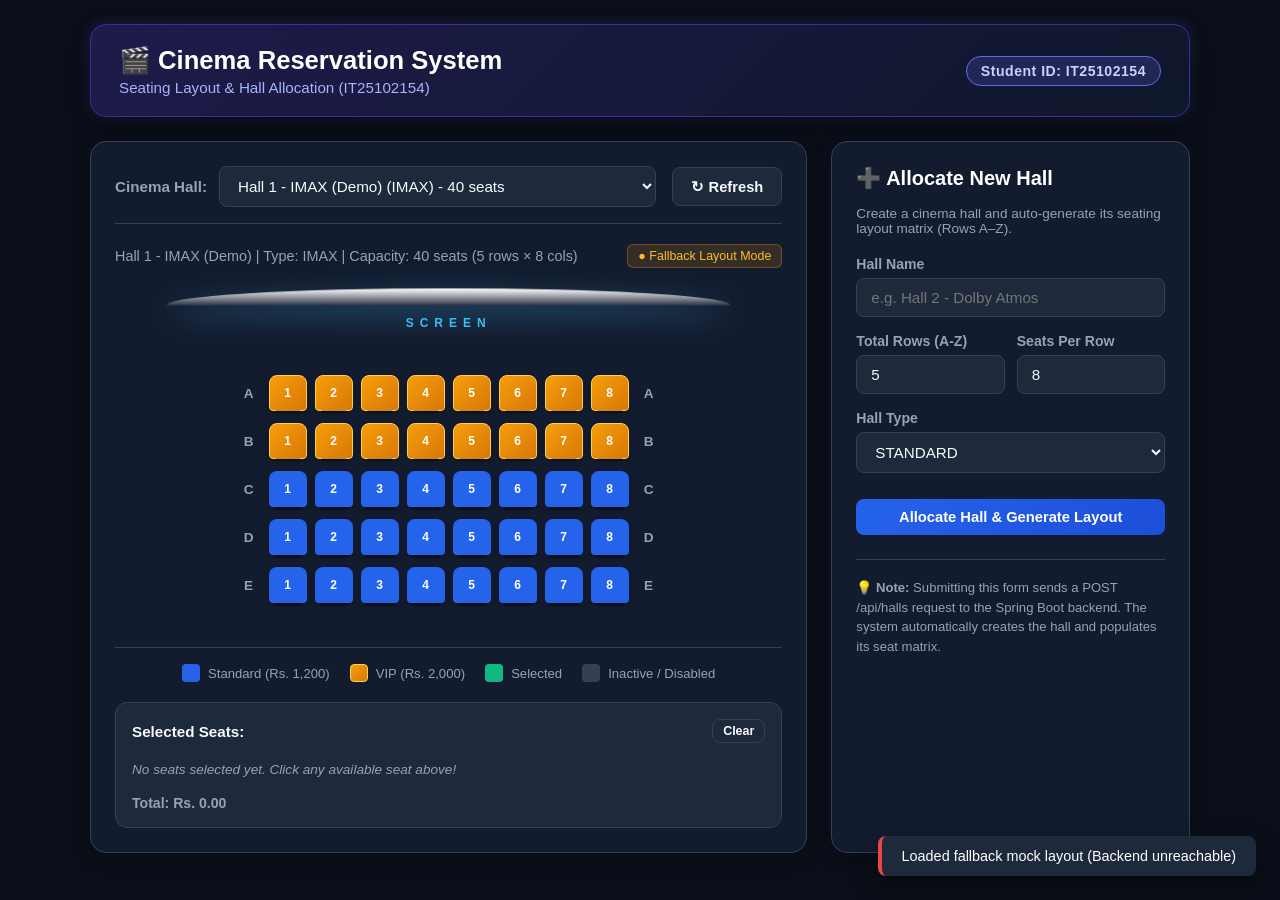
==== backend/src/main/resources/static/index.html @ 9fe4d1f6 "Update currency from USD ($) to LKR (Rs.) with realistic cinema pricing" ====
<!DOCTYPE html>
<html lang="en">
<head>
    <meta charset="UTF-8">
    <meta name="viewport" content="width=device-width, initial-scale=1.0">
    <title>Cinema Seating Layout & Hall Allocation (IT25102154)</title>
    <link rel="stylesheet" href="style.css">
</head>
<body>

<div class="container">
    <!-- Student & Module Banner -->
    <header class="banner">
        <div class="banner-titles">
            <h1>🎬 Cinema Reservation System</h1>
            <p>Seating Layout & Hall Allocation (IT25102154)</p>
        </div>
        <div>
            <span class="student-badge">Student ID: IT25102154</span>
        </div>
    </header>

    <div class="main-content">
        <!-- Left Column: Interactive Seating Layout Viewer -->
        <div class="card">
            <!-- Hall Selector Bar -->
            <div class="hall-selector-bar">
                <div class="select-group">
                    <label for="hallSelect">Cinema Hall:</label>
                    <select id="hallSelect">
                        <option value="">Loading cinema halls...</option>
                    </select>
                </div>
                <button class="btn btn-secondary" id="refreshBtn" title="Reload from Backend">
                    ↻ Refresh
                </button>
            </div>

            <!-- Hall Status Indicator -->
            <div class="status-row">
                <span id="hallDetails">Loading layout details...</span>
                <span id="connectionBadge" class="notice-badge badge-live">● Connected to Backend</span>
            </div>

            <!-- Curved Cinema Screen -->
            <div class="screen-container">
                <div class="screen"></div>
                <div class="screen-label">SCREEN</div>
            </div>

            <!-- Interactive Seating Grid -->
            <div class="seating-wrapper">
                <div id="seatGrid" class="seat-grid">
                    <!-- Seats dynamically rendered via app.js -->
                </div>
            </div>

            <!-- Legend -->
            <div class="legend">
                <div class="legend-item">
                    <div class="legend-swatch legend-standard"></div>
                    <span>Standard (Rs. 1,200)</span>
                </div>
                <div class="legend-item">
                    <div class="legend-swatch legend-vip"></div>
                    <span>VIP (Rs. 2,000)</span>
                </div>
                <div class="legend-item">
                    <div class="legend-swatch legend-selected"></div>
                    <span>Selected</span>
                </div>
                <div class="legend-item">
                    <div class="legend-swatch legend-disabled"></div>
                    <span>Inactive / Disabled</span>
                </div>
            </div>

            <!-- Selection Summary -->
            <div class="selection-summary">
                <div class="summary-header">
                    <span class="summary-title">Selected Seats:</span>
                    <button class="btn btn-secondary" id="clearSelectionBtn" style="padding: 4px 10px; font-size: 0.78rem;">Clear</button>
                </div>
                <div id="selectedChips" class="selected-chips">
                    <span class="empty-selection">No seats selected yet. Click any available seat above!</span>
                </div>
                <div id="priceSummary" class="price-summary">
                    Total: Rs. 0.00
                </div>
            </div>
        </div>

        <!-- Right Column: Create Hall Form -->
        <div class="card">
            <h2 class="form-title">➕ Allocate New Hall</h2>
            <p class="form-subtitle">
                Create a cinema hall and auto-generate its seating layout matrix (Rows A–Z).
            </p>

            <form id="createHallForm">
                <div class="form-group">
                    <label for="hallName">Hall Name</label>
                    <input type="text" id="hallName" placeholder="e.g. Hall 2 - Dolby Atmos" required>
                </div>

                <div class="form-row">
                    <div class="form-group">
                        <label for="totalRows">Total Rows (A-Z)</label>
                        <input type="number" id="totalRows" min="1" max="26" value="5" required>
                    </div>
                    <div class="form-group">
                        <label for="seatsPerRow">Seats Per Row</label>
                        <input type="number" id="seatsPerRow" min="1" max="20" value="8" required>
                    </div>
                </div>

                <div class="form-group">
                    <label for="hallType">Hall Type</label>
                    <select id="hallType" required>
                        <option value="IMAX">IMAX</option>
                        <option value="VIP">VIP</option>
                        <option value="STANDARD" selected>STANDARD</option>
                        <option value="3D">3D Dolby</option>
                        <option value="4DX">4DX</option>
                    </select>
                </div>

                <button type="submit" class="btn" id="submitHallBtn" style="width: 100%; margin-top: 10px;">
                    Allocate Hall & Generate Layout
                </button>
            </form>

            <div class="form-footer-note">
                <strong>💡 Note:</strong>
                Submitting this form sends a <code>POST /api/halls</code> request to the Spring Boot backend. The system automatically creates the hall and populates its seat matrix.
            </div>
        </div>
    </div>
</div>

<!-- Toast Notification -->
<div id="toast" class="toast">Notification message</div>

<script src="app.js"></script>
</body>
</html>
---- backend/src/main/resources/static/style.css ----
:root {
    --bg-primary: #0b0f19;
    --bg-secondary: #131b2e;
    --bg-card: #1e293b;
    --text-main: #f8fafc;
    --text-muted: #94a3b8;
    --accent-blue: #38bdf8;
    --standard-seat: #2563eb;
    --standard-hover: #3b82f6;
    --vip-seat: #f59e0b;
    --vip-hover: #fbbf24;
    --selected-seat: #10b981;
    --selected-hover: #34d399;
    --disabled-seat: #334155;
    --border-color: #334155;
    --screen-glow: rgba(56, 189, 248, 0.35);
}

* {
    box-sizing: border-box;
    margin: 0;
    padding: 0;
    font-family: 'Segoe UI', -apple-system, BlinkMacSystemFont, Roboto, sans-serif;
}

body {
    background-color: var(--bg-primary);
    color: var(--text-main);
    min-height: 100vh;
    padding: 24px;
    display: flex;
    flex-direction: column;
    align-items: center;
}

.container {
    width: 100%;
    max-width: 1100px;
    display: flex;
    flex-direction: column;
    gap: 24px;
}

/* 1. Student & Module Banner */
.banner {
    background: linear-gradient(135deg, #1e1b4b 0%, #0f172a 100%);
    border: 1px solid #3730a3;
    border-radius: 16px;
    padding: 20px 28px;
    display: flex;
    flex-wrap: wrap;
    justify-content: space-between;
    align-items: center;
    box-shadow: 0 10px 25px -5px rgba(0, 0, 0, 0.5), 0 0 15px rgba(99, 102, 241, 0.2);
}

.banner-titles h1 {
    font-size: 1.6rem;
    font-weight: 700;
    color: #ffffff;
    display: flex;
    align-items: center;
    gap: 10px;
}

.banner-titles p {
    font-size: 0.95rem;
    color: #a5b4fc;
    margin-top: 4px;
}

.student-badge {
    background: rgba(99, 102, 241, 0.2);
    border: 1px solid #6366f1;
    color: #c7d2fe;
    padding: 6px 14px;
    border-radius: 9999px;
    font-size: 0.88rem;
    font-weight: 600;
    letter-spacing: 0.5px;
}

/* Main Content Grid */
.main-content {
    display: grid;
    grid-template-columns: 1fr;
    gap: 24px;
}

@media (min-width: 900px) {
    .main-content {
        grid-template-columns: 2fr 1fr;
    }
}

.card {
    background-color: var(--bg-secondary);
    border: 1px solid var(--border-color);
    border-radius: 16px;
    padding: 24px;
    box-shadow: 0 4px 20px rgba(0, 0, 0, 0.3);
}

/* 2. Hall Selector Bar */
.hall-selector-bar {
    display: flex;
    flex-wrap: wrap;
    align-items: center;
    justify-content: space-between;
    gap: 16px;
    margin-bottom: 20px;
    padding-bottom: 16px;
    border-bottom: 1px solid var(--border-color);
}

.select-group {
    display: flex;
    align-items: center;
    gap: 12px;
    flex: 1;
    min-width: 260px;
}

.select-group label {
    font-size: 0.95rem;
    font-weight: 600;
    color: var(--text-muted);
    white-space: nowrap;
}

select, input {
    background-color: var(--bg-card);
    color: var(--text-main);
    border: 1px solid var(--border-color);
    border-radius: 8px;
    padding: 10px 14px;
    font-size: 0.95rem;
    outline: none;
    transition: all 0.2s ease;
    width: 100%;
}

select:focus, input:focus {
    border-color: var(--accent-blue);
    box-shadow: 0 0 0 2px rgba(56, 189, 248, 0.25);
}

.btn {
    background: linear-gradient(135deg, #2563eb, #1d4ed8);
    color: white;
    border: none;
    border-radius: 8px;
    padding: 10px 18px;
    font-size: 0.92rem;
    font-weight: 600;
    cursor: pointer;
    transition: transform 0.15s ease, background-color 0.2s ease, box-shadow 0.2s ease;
    display: inline-flex;
    align-items: center;
    justify-content: center;
    gap: 8px;
    white-space: nowrap;
}

.btn:hover {
    transform: translateY(-1px);
    box-shadow: 0 4px 12px rgba(37, 99, 235, 0.4);
}

.btn:active {
    transform: translateY(0);
}

.btn-secondary {
    background: var(--bg-card);
    border: 1px solid var(--border-color);
    color: var(--text-main);
}

.btn-secondary:hover {
    background: #334155;
    box-shadow: none;
}

.status-row {
    display: flex;
    justify-content: space-between;
    align-items: center;
    margin-bottom: 12px;
    font-size: 0.9rem;
    color: var(--text-muted);
}

/* 3. Curved Cinema Screen */
.screen-container {
    display: flex;
    flex-direction: column;
    align-items: center;
    margin: 20px 0 35px 0;
    perspective: 500px;
}

.screen {
    width: 85%;
    height: 18px;
    background: linear-gradient(to bottom, #ffffff, rgba(255, 255, 255, 0.1));
    border-radius: 50% 50% 0 0 / 100% 100% 0 0;
    box-shadow: 0 10px 30px var(--screen-glow);
    transform: rotateX(-20deg);
}

.screen-label {
    margin-top: 10px;
    font-size: 0.75rem;
    font-weight: 700;
    letter-spacing: 6px;
    color: var(--accent-blue);
    text-transform: uppercase;
}

/* 4. Interactive Seating Grid */
.seating-wrapper {
    display: flex;
    flex-direction: column;
    align-items: center;
    overflow-x: auto;
    padding: 10px 0 20px 0;
}

.seat-grid {
    display: flex;
    flex-direction: column;
    gap: 12px;
    align-items: center;
}

.seat-row {
    display: flex;
    align-items: center;
    gap: 8px;
}

.row-label {
    width: 24px;
    font-size: 0.85rem;
    font-weight: 700;
    color: var(--text-muted);
    text-align: center;
    user-select: none;
}

.seat {
    width: 38px;
    height: 36px;
    border-radius: 8px 8px 4px 4px;
    display: flex;
    align-items: center;
    justify-content: center;
    font-size: 0.75rem;
    font-weight: 700;
    cursor: pointer;
    transition: all 0.2s cubic-bezier(0.4, 0, 0.2, 1);
    user-select: none;
    position: relative;
    color: white;
    box-shadow: 0 2px 5px rgba(0, 0, 0, 0.25);
}

.seat::after {
    content: '';
    position: absolute;
    bottom: -3px;
    left: 5px;
    right: 5px;
    height: 3px;
    background: rgba(0,0,0,0.3);
    border-radius: 2px;
}

/* Standard seat (blue) */
.seat.standard {
    background-color: var(--standard-seat);
}

.seat.standard:hover:not(.disabled) {
    background-color: var(--standard-hover);
    transform: translateY(-3px) scale(1.08);
    box-shadow: 0 6px 12px rgba(37, 99, 235, 0.4);
}

/* VIP seat (amber) */
.seat.vip {
    background: linear-gradient(135deg, #f59e0b, #d97706);
    border: 1px solid #fcd34d;
}

.seat.vip:hover:not(.disabled) {
    background: linear-gradient(135deg, #fbbf24, #f59e0b);
    transform: translateY(-3px) scale(1.08);
    box-shadow: 0 6px 12px rgba(245, 158, 11, 0.4);
}

/* Selected seat (green) */
.seat.selected {
    background: linear-gradient(135deg, #10b981, #059669) !important;
    transform: scale(1.1) !important;
    box-shadow: 0 0 15px rgba(16, 185, 129, 0.7) !important;
    border: 1px solid #6ee7b7 !important;
    animation: popIn 0.25s cubic-bezier(0.175, 0.885, 0.32, 1.275);
}

@keyframes popIn {
    0% { transform: scale(0.9); }
    50% { transform: scale(1.2); }
    100% { transform: scale(1.1); }
}

/* Disabled seat (gray) */
.seat.disabled {
    background-color: var(--disabled-seat);
    color: #64748b;
    cursor: not-allowed;
    opacity: 0.5;
    box-shadow: none;
}

/* Legend */
.legend {
    display: flex;
    flex-wrap: wrap;
    justify-content: center;
    gap: 20px;
    margin: 24px 0 12px 0;
    padding-top: 16px;
    border-top: 1px solid var(--border-color);
}

.legend-item {
    display: flex;
    align-items: center;
    gap: 8px;
    font-size: 0.82rem;
    color: var(--text-muted);
}

.legend-swatch {
    width: 18px;
    height: 18px;
    border-radius: 4px;
}

.legend-standard { background-color: var(--standard-seat); }
.legend-vip { background: linear-gradient(135deg, #f59e0b, #d97706); border: 1px solid #fcd34d; }
.legend-selected { background-color: var(--selected-seat); }
.legend-disabled { background-color: var(--disabled-seat); }

/* Selection Summary */
.selection-summary {
    margin-top: 20px;
    padding: 16px;
    background-color: var(--bg-card);
    border-radius: 12px;
    border: 1px solid var(--border-color);
}

.summary-header {
    display: flex;
    justify-content: space-between;
    align-items: center;
    margin-bottom: 10px;
}

.summary-title {
    font-size: 0.95rem;
    font-weight: 600;
    color: var(--text-main);
}

.selected-chips {
    display: flex;
    flex-wrap: wrap;
    gap: 8px;
    min-height: 32px;
    align-items: center;
}

.chip {
    background: #047857;
    color: #ecfdf5;
    padding: 4px 10px;
    border-radius: 6px;
    font-size: 0.8rem;
    font-weight: 600;
    border: 1px solid #10b981;
    display: inline-flex;
    align-items: center;
    gap: 6px;
}

.chip-type {
    font-size: 0.7rem;
    opacity: 0.8;
    font-weight: 400;
}

.empty-selection {
    color: var(--text-muted);
    font-size: 0.85rem;
    font-style: italic;
}

.price-summary {
    margin-top: 10px;
    font-size: 0.88rem;
    color: var(--text-muted);
    font-weight: 600;
}

/* 5. Create Hall Form */
.form-title {
    font-size: 1.25rem;
    font-weight: 700;
    margin-bottom: 16px;
    color: white;
}

.form-subtitle {
    font-size: 0.85rem;
    color: var(--text-muted);
    margin-bottom: 20px;
}

.form-group {
    margin-bottom: 16px;
}

.form-group label {
    display: block;
    font-size: 0.88rem;
    font-weight: 600;
    color: var(--text-muted);
    margin-bottom: 6px;
}

.form-row {
    display: grid;
    grid-template-columns: 1fr 1fr;
    gap: 12px;
}

.form-footer-note {
    margin-top: 24px;
    padding-top: 18px;
    border-top: 1px solid var(--border-color);
    font-size: 0.82rem;
    color: var(--text-muted);
    line-height: 1.5;
}

.notice-badge {
    display: inline-flex;
    align-items: center;
    gap: 6px;
    padding: 4px 10px;
    border-radius: 6px;
    font-size: 0.78rem;
}

.badge-live {
    background: rgba(16, 185, 129, 0.15);
    color: #34d399;
    border: 1px solid rgba(16, 185, 129, 0.3);
}

.badge-fallback {
    background: rgba(245, 158, 11, 0.15);
    color: #fbbf24;
    border: 1px solid rgba(245, 158, 11, 0.3);
}

/* Toast Notifications */
.toast {
    position: fixed;
    bottom: 24px;
    right: 24px;
    background: #1e293b;
    color: white;
    padding: 12px 20px;
    border-radius: 8px;
    border-left: 4px solid var(--accent-blue);
    box-shadow: 0 10px 25px rgba(0,0,0,0.5);
    font-size: 0.9rem;
    opacity: 0;
    transform: translateY(20px);
    transition: all 0.3s ease;
    z-index: 999;
}

.toast.show {
    opacity: 1;
    transform: translateY(0);
}
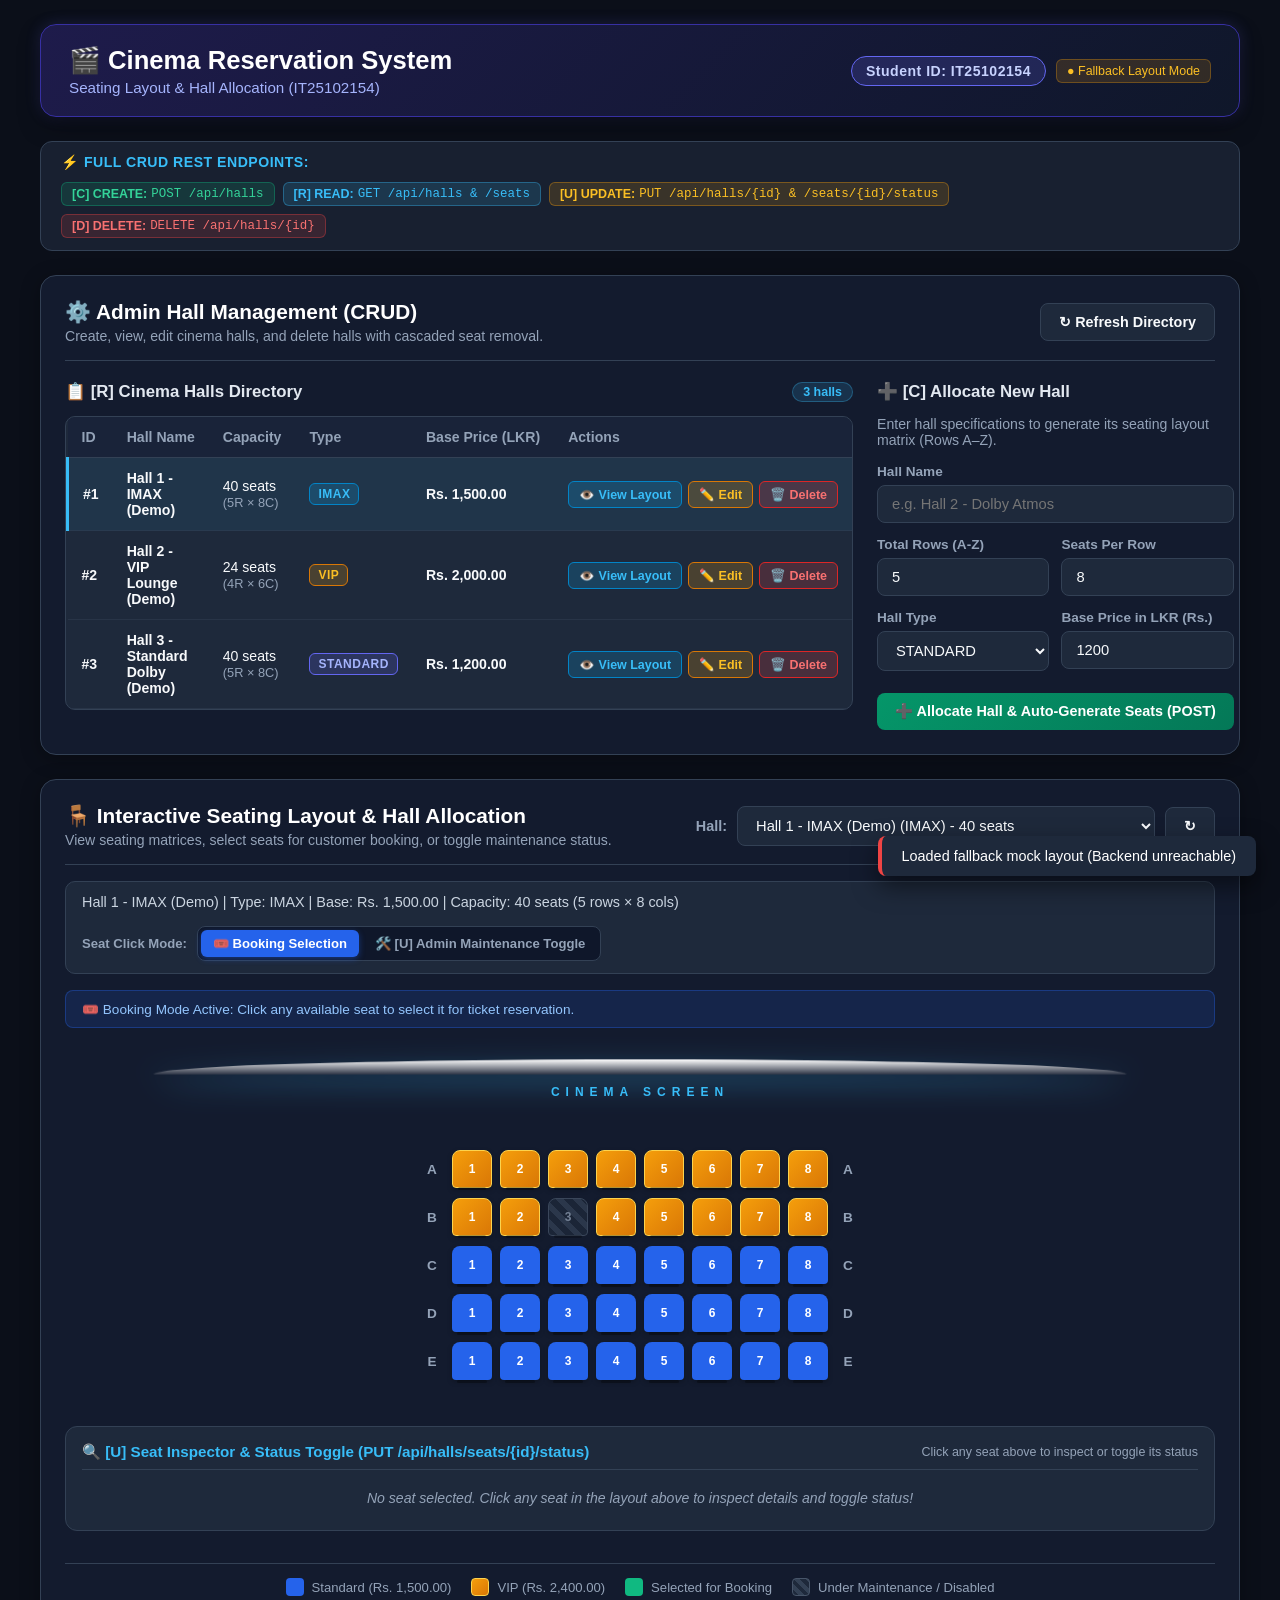
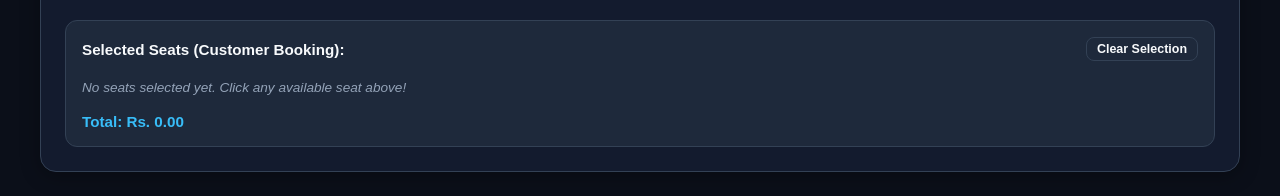
==== commit 19037840: "feat(seating-layout): add full CRUD operations for halls and seating in backend and UI (IT25102154)" ====
--- a/backend/src/main/resources/static/index.html
+++ b/backend/src/main/resources/static/index.html
@@ -13,133 +13,254 @@
     <header class="banner">
         <div class="banner-titles">
             <h1>🎬 Cinema Reservation System</h1>
-            <p>Seating Layout & Hall Allocation (IT25102154)</p>
-        </div>
-        <div>
+            <p>Seating Layout &amp; Hall Allocation (IT25102154)</p>
+        </div>
+        <div class="banner-badges">
             <span class="student-badge">Student ID: IT25102154</span>
+            <span id="connectionBadge" class="notice-badge badge-live">● Connected to Backend</span>
         </div>
     </header>
 
-    <div class="main-content">
-        <!-- Left Column: Interactive Seating Layout Viewer -->
-        <div class="card">
-            <!-- Hall Selector Bar -->
-            <div class="hall-selector-bar">
-                <div class="select-group">
-                    <label for="hallSelect">Cinema Hall:</label>
-                    <select id="hallSelect">
-                        <option value="">Loading cinema halls...</option>
-                    </select>
-                </div>
-                <button class="btn btn-secondary" id="refreshBtn" title="Reload from Backend">
-                    ↻ Refresh
-                </button>
-            </div>
-
-            <!-- Hall Status Indicator -->
-            <div class="status-row">
+    <!-- CRUD Architecture Overview Banner -->
+    <div class="crud-overview-bar">
+        <div class="crud-overview-title">⚡ Full CRUD REST Endpoints:</div>
+        <div class="crud-tags">
+            <span class="crud-tag tag-create"><b>[C] CREATE:</b> POST /api/halls</span>
+            <span class="crud-tag tag-read"><b>[R] READ:</b> GET /api/halls &amp; /seats</span>
+            <span class="crud-tag tag-update"><b>[U] UPDATE:</b> PUT /api/halls/{id} &amp; /seats/{id}/status</span>
+            <span class="crud-tag tag-delete"><b>[D] DELETE:</b> DELETE /api/halls/{id}</span>
+        </div>
+    </div>
+
+    <!-- Admin Hall Management (CRUD) Panel -->
+    <section class="card">
+        <div class="panel-header">
+            <div>
+                <h2 class="panel-title">⚙️ Admin Hall Management (CRUD)</h2>
+                <p class="panel-subtitle">Create, view, edit cinema halls, and delete halls with cascaded seat removal.</p>
+            </div>
+            <button class="btn btn-secondary" id="refreshHallsBtn" title="Reload Halls Directory">
+                ↻ Refresh Directory
+            </button>
+        </div>
+
+        <div class="admin-grid">
+            <!-- [R] Read Section: Hall Directory Table -->
+            <div class="table-section">
+                <div class="section-subheading">
+                    <h3>📋 [R] Cinema Halls Directory</h3>
+                    <span class="count-badge" id="hallCountBadge">0 halls</span>
+                </div>
+                <div class="table-responsive">
+                    <table class="halls-table" id="hallsTable">
+                        <thead>
+                            <tr>
+                                <th>ID</th>
+                                <th>Hall Name</th>
+                                <th>Capacity</th>
+                                <th>Type</th>
+                                <th>Base Price (LKR)</th>
+                                <th>Actions</th>
+                            </tr>
+                        </thead>
+                        <tbody id="hallsTableBody">
+                            <tr>
+                                <td colspan="6" class="table-loading">Loading halls directory...</td>
+                            </tr>
+                        </tbody>
+                    </table>
+                </div>
+            </div>
+
+            <!-- [C] Create Section: Allocate New Hall Form -->
+            <div class="form-section">
+                <div class="section-subheading">
+                    <h3>➕ [C] Allocate New Hall</h3>
+                </div>
+                <p class="panel-subtitle" style="margin-bottom: 16px;">
+                    Enter hall specifications to generate its seating layout matrix (Rows A–Z).
+                </p>
+
+                <form id="createHallForm">
+                    <div class="form-group">
+                        <label for="hallName">Hall Name</label>
+                        <input type="text" id="hallName" placeholder="e.g. Hall 2 - Dolby Atmos" required>
+                    </div>
+
+                    <div class="form-row">
+                        <div class="form-group">
+                            <label for="totalRows">Total Rows (A-Z)</label>
+                            <input type="number" id="totalRows" min="1" max="26" value="5" required>
+                        </div>
+                        <div class="form-group">
+                            <label for="seatsPerRow">Seats Per Row</label>
+                            <input type="number" id="seatsPerRow" min="1" max="20" value="8" required>
+                        </div>
+                    </div>
+
+                    <div class="form-row">
+                        <div class="form-group">
+                            <label for="hallType">Hall Type</label>
+                            <select id="hallType" required>
+                                <option value="IMAX">IMAX</option>
+                                <option value="VIP">VIP</option>
+                                <option value="STANDARD" selected>STANDARD</option>
+                                <option value="3D">3D Dolby</option>
+                                <option value="4DX">4DX</option>
+                            </select>
+                        </div>
+                        <div class="form-group">
+                            <label for="basePrice">Base Price in LKR (Rs.)</label>
+                            <input type="number" id="basePrice" min="100" step="50" value="1200" required>
+                        </div>
+                    </div>
+
+                    <button type="submit" class="btn btn-create" id="submitHallBtn">
+                        ➕ Allocate Hall &amp; Auto-Generate Seats (POST)
+                    </button>
+                </form>
+            </div>
+        </div>
+    </section>
+
+    <!-- Interactive Seating Layout Viewer & [U] Seat Status Toggle -->
+    <section class="card layout-card" id="seatingLayoutSection">
+        <div class="layout-header">
+            <div>
+                <h2 class="panel-title">🪑 Interactive Seating Layout &amp; Hall Allocation</h2>
+                <p class="panel-subtitle">View seating matrices, select seats for customer booking, or toggle maintenance status.</p>
+            </div>
+            <div class="hall-select-wrapper">
+                <label for="hallSelect">Hall:</label>
+                <select id="hallSelect">
+                    <option value="">Loading halls...</option>
+                </select>
+                <button class="btn btn-secondary" id="refreshLayoutBtn" title="Refresh Seating Layout">↻</button>
+            </div>
+        </div>
+
+        <!-- Hall Info & Mode Switcher -->
+        <div class="layout-toolbar">
+            <div class="hall-info-bar">
                 <span id="hallDetails">Loading layout details...</span>
-                <span id="connectionBadge" class="notice-badge badge-live">● Connected to Backend</span>
-            </div>
-
-            <!-- Curved Cinema Screen -->
-            <div class="screen-container">
-                <div class="screen"></div>
-                <div class="screen-label">SCREEN</div>
-            </div>
-
-            <!-- Interactive Seating Grid -->
-            <div class="seating-wrapper">
-                <div id="seatGrid" class="seat-grid">
-                    <!-- Seats dynamically rendered via app.js -->
-                </div>
-            </div>
-
-            <!-- Legend -->
-            <div class="legend">
-                <div class="legend-item">
-                    <div class="legend-swatch legend-standard"></div>
-                    <span>Standard (Rs. 1,200)</span>
-                </div>
-                <div class="legend-item">
-                    <div class="legend-swatch legend-vip"></div>
-                    <span>VIP (Rs. 2,000)</span>
-                </div>
-                <div class="legend-item">
-                    <div class="legend-swatch legend-selected"></div>
-                    <span>Selected</span>
-                </div>
-                <div class="legend-item">
-                    <div class="legend-swatch legend-disabled"></div>
-                    <span>Inactive / Disabled</span>
-                </div>
-            </div>
-
-            <!-- Selection Summary -->
-            <div class="selection-summary">
-                <div class="summary-header">
-                    <span class="summary-title">Selected Seats:</span>
-                    <button class="btn btn-secondary" id="clearSelectionBtn" style="padding: 4px 10px; font-size: 0.78rem;">Clear</button>
-                </div>
-                <div id="selectedChips" class="selected-chips">
-                    <span class="empty-selection">No seats selected yet. Click any available seat above!</span>
-                </div>
-                <div id="priceSummary" class="price-summary">
-                    Total: Rs. 0.00
-                </div>
-            </div>
-        </div>
-
-        <!-- Right Column: Create Hall Form -->
-        <div class="card">
-            <h2 class="form-title">➕ Allocate New Hall</h2>
-            <p class="form-subtitle">
-                Create a cinema hall and auto-generate its seating layout matrix (Rows A–Z).
-            </p>
-
-            <form id="createHallForm">
-                <div class="form-group">
-                    <label for="hallName">Hall Name</label>
-                    <input type="text" id="hallName" placeholder="e.g. Hall 2 - Dolby Atmos" required>
-                </div>
-
-                <div class="form-row">
-                    <div class="form-group">
-                        <label for="totalRows">Total Rows (A-Z)</label>
-                        <input type="number" id="totalRows" min="1" max="26" value="5" required>
-                    </div>
-                    <div class="form-group">
-                        <label for="seatsPerRow">Seats Per Row</label>
-                        <input type="number" id="seatsPerRow" min="1" max="20" value="8" required>
-                    </div>
-                </div>
-
-                <div class="form-group">
-                    <label for="hallType">Hall Type</label>
-                    <select id="hallType" required>
-                        <option value="IMAX">IMAX</option>
-                        <option value="VIP">VIP</option>
-                        <option value="STANDARD" selected>STANDARD</option>
-                        <option value="3D">3D Dolby</option>
-                        <option value="4DX">4DX</option>
-                    </select>
-                </div>
-
-                <button type="submit" class="btn" id="submitHallBtn" style="width: 100%; margin-top: 10px;">
-                    Allocate Hall & Generate Layout
-                </button>
-            </form>
-
-            <div class="form-footer-note">
-                <strong>💡 Note:</strong>
-                Submitting this form sends a <code>POST /api/halls</code> request to the Spring Boot backend. The system automatically creates the hall and populates its seat matrix.
-            </div>
-        </div>
+            </div>
+
+            <!-- Mode Switcher -->
+            <div class="mode-switcher-container">
+                <span class="mode-label">Seat Click Mode:</span>
+                <div class="mode-buttons">
+                    <button type="button" class="btn-mode active" id="modeBookingBtn" title="Select seats for ticket reservation">
+                        🎟️ Booking Selection
+                    </button>
+                    <button type="button" class="btn-mode" id="modeMaintenanceBtn" title="Click any seat to toggle its maintenance status">
+                        🛠️ [U] Admin Maintenance Toggle
+                    </button>
+                </div>
+            </div>
+        </div>
+
+        <!-- Mode Notification Alert -->
+        <div id="modeAlert" class="mode-alert mode-booking">
+            <span id="modeAlertText">🎟️ Booking Mode Active: Click any available seat to select it for ticket reservation.</span>
+        </div>
+
+        <!-- Cinema Curved Screen -->
+        <div class="screen-container">
+            <div class="screen"></div>
+            <div class="screen-label">CINEMA SCREEN</div>
+        </div>
+
+        <!-- Interactive Seating Grid -->
+        <div class="seating-wrapper">
+            <div id="seatGrid" class="seat-grid">
+                <!-- Seats dynamically rendered via app.js -->
+            </div>
+        </div>
+
+        <!-- [U] Seat Inspector & Maintenance Toggle -->
+        <div class="seat-inspector" id="seatInspector">
+            <div class="inspector-header">
+                <span class="inspector-title">🔍 [U] Seat Inspector &amp; Status Toggle (PUT /api/halls/seats/{id}/status)</span>
+                <span class="inspector-hint">Click any seat above to inspect or toggle its status</span>
+            </div>
+            <div class="inspector-body" id="inspectorBody">
+                <div class="inspector-empty">No seat selected. Click any seat in the layout above to inspect details and toggle status!</div>
+            </div>
+        </div>
+
+        <!-- Legend -->
+        <div class="legend">
+            <div class="legend-item">
+                <div class="legend-swatch legend-standard"></div>
+                <span id="legendStandardPrice">Standard (Rs. 1,200)</span>
+            </div>
+            <div class="legend-item">
+                <div class="legend-swatch legend-vip"></div>
+                <span id="legendVipPrice">VIP (Rs. 2,000)</span>
+            </div>
+            <div class="legend-item">
+                <div class="legend-swatch legend-selected"></div>
+                <span>Selected for Booking</span>
+            </div>
+            <div class="legend-item">
+                <div class="legend-swatch legend-disabled"></div>
+                <span>Under Maintenance / Disabled</span>
+            </div>
+        </div>
+
+        <!-- Selection Summary -->
+        <div class="selection-summary">
+            <div class="summary-header">
+                <span class="summary-title">Selected Seats (Customer Booking):</span>
+                <button class="btn btn-secondary" id="clearSelectionBtn" style="padding: 4px 10px; font-size: 0.78rem;">Clear Selection</button>
+            </div>
+            <div id="selectedChips" class="selected-chips">
+                <span class="empty-selection">No seats selected yet. Click any available seat above!</span>
+            </div>
+            <div id="priceSummary" class="price-summary">
+                Total: Rs. 0.00
+            </div>
+        </div>
+    </section>
+</div>
+
+<!-- [U] Edit Hall Modal -->
+<div id="editHallModal" class="modal-backdrop">
+    <div class="modal-box">
+        <div class="modal-header">
+            <h3>✏️ [U] Edit Cinema Hall</h3>
+            <button class="modal-close" id="closeEditModalBtn">&times;</button>
+        </div>
+        <form id="editHallForm">
+            <input type="hidden" id="editHallId">
+            <div class="form-group">
+                <label for="editHallName">Hall Name</label>
+                <input type="text" id="editHallName" required>
+            </div>
+            <div class="form-group">
+                <label for="editHallType">Hall Type</label>
+                <select id="editHallType" required>
+                    <option value="IMAX">IMAX</option>
+                    <option value="VIP">VIP</option>
+                    <option value="STANDARD">STANDARD</option>
+                    <option value="3D">3D Dolby</option>
+                    <option value="4DX">4DX</option>
+                </select>
+            </div>
+            <div class="form-group">
+                <label for="editBasePrice">Base Ticket Price in LKR (Rs.)</label>
+                <input type="number" id="editBasePrice" min="100" step="50" required>
+            </div>
+            <div class="modal-actions">
+                <button type="button" class="btn btn-secondary" id="cancelEditModalBtn">Cancel</button>
+                <button type="submit" class="btn btn-update" id="saveEditHallBtn">💾 Save Changes (PUT)</button>
+            </div>
+        </form>
     </div>
 </div>
 
 <!-- Toast Notification -->
-<div id="toast" class="toast">Notification message</div>
+<div id="toast" class="toast">Action completed successfully</div>
 
 <script src="app.js"></script>
 </body>
--- a/backend/src/main/resources/static/style.css
+++ b/backend/src/main/resources/static/style.css
@@ -2,9 +2,11 @@
     --bg-primary: #0b0f19;
     --bg-secondary: #131b2e;
     --bg-card: #1e293b;
+    --bg-card-hover: #27354f;
     --text-main: #f8fafc;
     --text-muted: #94a3b8;
     --accent-blue: #38bdf8;
+    --accent-cyan: #06b6d4;
     --standard-seat: #2563eb;
     --standard-hover: #3b82f6;
     --vip-seat: #f59e0b;
@@ -12,6 +14,7 @@
     --selected-seat: #10b981;
     --selected-hover: #34d399;
     --disabled-seat: #334155;
+    --danger-red: #ef4444;
     --border-color: #334155;
     --screen-glow: rgba(56, 189, 248, 0.35);
 }
@@ -27,7 +30,7 @@
     background-color: var(--bg-primary);
     color: var(--text-main);
     min-height: 100vh;
-    padding: 24px;
+    padding: 24px 16px;
     display: flex;
     flex-direction: column;
     align-items: center;
@@ -35,7 +38,7 @@
 
 .container {
     width: 100%;
-    max-width: 1100px;
+    max-width: 1200px;
     display: flex;
     flex-direction: column;
     gap: 24px;
@@ -51,6 +54,7 @@
     flex-wrap: wrap;
     justify-content: space-between;
     align-items: center;
+    gap: 16px;
     box-shadow: 0 10px 25px -5px rgba(0, 0, 0, 0.5), 0 0 15px rgba(99, 102, 241, 0.2);
 }
 
@@ -67,6 +71,13 @@
     font-size: 0.95rem;
     color: #a5b4fc;
     margin-top: 4px;
+}
+
+.banner-badges {
+    display: flex;
+    flex-wrap: wrap;
+    align-items: center;
+    gap: 10px;
 }
 
 .student-badge {
@@ -80,19 +91,68 @@
     letter-spacing: 0.5px;
 }
 
-/* Main Content Grid */
-.main-content {
-    display: grid;
-    grid-template-columns: 1fr;
-    gap: 24px;
-}
-
-@media (min-width: 900px) {
-    .main-content {
-        grid-template-columns: 2fr 1fr;
-    }
-}
-
+/* CRUD Architecture Overview Bar */
+.crud-overview-bar {
+    background: rgba(30, 41, 59, 0.7);
+    border: 1px solid var(--border-color);
+    border-radius: 12px;
+    padding: 12px 20px;
+    display: flex;
+    flex-wrap: wrap;
+    align-items: center;
+    justify-content: space-between;
+    gap: 12px;
+}
+
+.crud-overview-title {
+    font-size: 0.88rem;
+    font-weight: 700;
+    color: #38bdf8;
+    text-transform: uppercase;
+    letter-spacing: 0.5px;
+}
+
+.crud-tags {
+    display: flex;
+    flex-wrap: wrap;
+    gap: 8px;
+}
+
+.crud-tag {
+    font-size: 0.78rem;
+    padding: 4px 10px;
+    border-radius: 6px;
+    font-family: 'Consolas', 'Courier New', monospace;
+    display: inline-flex;
+    align-items: center;
+    gap: 4px;
+}
+
+.tag-create {
+    background: rgba(16, 185, 129, 0.15);
+    color: #34d399;
+    border: 1px solid rgba(16, 185, 129, 0.35);
+}
+
+.tag-read {
+    background: rgba(56, 189, 248, 0.15);
+    color: #38bdf8;
+    border: 1px solid rgba(56, 189, 248, 0.35);
+}
+
+.tag-update {
+    background: rgba(245, 158, 11, 0.15);
+    color: #fbbf24;
+    border: 1px solid rgba(245, 158, 11, 0.35);
+}
+
+.tag-delete {
+    background: rgba(239, 68, 68, 0.15);
+    color: #f87171;
+    border: 1px solid rgba(239, 68, 68, 0.35);
+}
+
+/* Card Container */
 .card {
     background-color: var(--bg-secondary);
     border: 1px solid var(--border-color);
@@ -101,8 +161,8 @@
     box-shadow: 0 4px 20px rgba(0, 0, 0, 0.3);
 }
 
-/* 2. Hall Selector Bar */
-.hall-selector-bar {
+/* Panel Header */
+.panel-header {
     display: flex;
     flex-wrap: wrap;
     align-items: center;
@@ -113,19 +173,164 @@
     border-bottom: 1px solid var(--border-color);
 }
 
-.select-group {
-    display: flex;
-    align-items: center;
+.panel-title {
+    font-size: 1.3rem;
+    font-weight: 700;
+    color: #ffffff;
+}
+
+.panel-subtitle {
+    font-size: 0.88rem;
+    color: var(--text-muted);
+    margin-top: 4px;
+}
+
+/* Admin Grid: Table on left, Form on right */
+.admin-grid {
+    display: grid;
+    grid-template-columns: 1fr;
+    gap: 24px;
+}
+
+@media (min-width: 950px) {
+    .admin-grid {
+        grid-template-columns: 1.6fr 1fr;
+    }
+}
+
+.section-subheading {
+    display: flex;
+    align-items: center;
+    justify-content: space-between;
+    margin-bottom: 14px;
+}
+
+.section-subheading h3 {
+    font-size: 1.05rem;
+    font-weight: 700;
+    color: #e2e8f0;
+}
+
+.count-badge {
+    background: rgba(56, 189, 248, 0.15);
+    color: #38bdf8;
+    border: 1px solid rgba(56, 189, 248, 0.3);
+    padding: 2px 10px;
+    border-radius: 12px;
+    font-size: 0.78rem;
+    font-weight: 600;
+}
+
+/* Tables */
+.table-responsive {
+    overflow-x: auto;
+    border: 1px solid var(--border-color);
+    border-radius: 10px;
+    background: var(--bg-card);
+}
+
+.halls-table {
+    width: 100%;
+    border-collapse: collapse;
+    font-size: 0.88rem;
+    text-align: left;
+}
+
+.halls-table th {
+    background: #192339;
+    color: #94a3b8;
+    font-weight: 600;
+    padding: 12px 14px;
+    border-bottom: 1px solid var(--border-color);
+    white-space: nowrap;
+}
+
+.halls-table td {
+    padding: 12px 14px;
+    border-bottom: 1px solid rgba(51, 65, 85, 0.5);
+    color: var(--text-main);
+    vertical-align: middle;
+}
+
+.halls-table tbody tr:hover {
+    background-color: var(--bg-card-hover);
+}
+
+.halls-table tbody tr.active-row {
+    background-color: rgba(56, 189, 248, 0.08);
+    border-left: 3px solid var(--accent-blue);
+}
+
+.table-loading {
+    text-align: center;
+    color: var(--text-muted);
+    padding: 24px !important;
+}
+
+.table-actions {
+    display: flex;
+    gap: 6px;
+    flex-wrap: nowrap;
+}
+
+/* Hall Type Badges */
+.type-badge {
+    display: inline-block;
+    padding: 3px 8px;
+    border-radius: 6px;
+    font-size: 0.75rem;
+    font-weight: 700;
+    letter-spacing: 0.5px;
+    text-transform: uppercase;
+}
+
+.type-imax {
+    background: rgba(14, 165, 233, 0.2);
+    color: #38bdf8;
+    border: 1px solid #0284c7;
+}
+
+.type-vip {
+    background: rgba(245, 158, 11, 0.2);
+    color: #fbbf24;
+    border: 1px solid #d97706;
+}
+
+.type-standard {
+    background: rgba(99, 102, 241, 0.2);
+    color: #a5b4fc;
+    border: 1px solid #6366f1;
+}
+
+.type-3d {
+    background: rgba(168, 85, 247, 0.2);
+    color: #c084fc;
+    border: 1px solid #9333ea;
+}
+
+.type-4dx {
+    background: rgba(236, 72, 153, 0.2);
+    color: #f472b6;
+    border: 1px solid #db2777;
+}
+
+/* Form Controls */
+.form-group {
+    margin-bottom: 14px;
+}
+
+.form-group label {
+    display: block;
+    font-size: 0.85rem;
+    font-weight: 600;
+    color: var(--text-muted);
+    margin-bottom: 6px;
+}
+
+.form-row {
+    display: grid;
+    grid-template-columns: 1fr 1fr;
     gap: 12px;
-    flex: 1;
-    min-width: 260px;
-}
-
-.select-group label {
-    font-size: 0.95rem;
-    font-weight: 600;
-    color: var(--text-muted);
-    white-space: nowrap;
 }
 
 select, input {
@@ -134,7 +339,7 @@
     border: 1px solid var(--border-color);
     border-radius: 8px;
     padding: 10px 14px;
-    font-size: 0.95rem;
+    font-size: 0.92rem;
     outline: none;
     transition: all 0.2s ease;
     width: 100%;
@@ -145,30 +350,55 @@
     box-shadow: 0 0 0 2px rgba(56, 189, 248, 0.25);
 }
 
+/* Buttons */
 .btn {
-    background: linear-gradient(135deg, #2563eb, #1d4ed8);
     color: white;
     border: none;
     border-radius: 8px;
     padding: 10px 18px;
-    font-size: 0.92rem;
+    font-size: 0.9rem;
     font-weight: 600;
     cursor: pointer;
     transition: transform 0.15s ease, background-color 0.2s ease, box-shadow 0.2s ease;
     display: inline-flex;
     align-items: center;
     justify-content: center;
-    gap: 8px;
+    gap: 6px;
     white-space: nowrap;
 }
 
 .btn:hover {
     transform: translateY(-1px);
-    box-shadow: 0 4px 12px rgba(37, 99, 235, 0.4);
 }
 
 .btn:active {
     transform: translateY(0);
+}
+
+.btn-primary {
+    background: linear-gradient(135deg, #2563eb, #1d4ed8);
+}
+
+.btn-primary:hover {
+    box-shadow: 0 4px 12px rgba(37, 99, 235, 0.4);
+}
+
+.btn-create {
+    background: linear-gradient(135deg, #059669, #047857);
+    width: 100%;
+    margin-top: 8px;
+}
+
+.btn-create:hover {
+    box-shadow: 0 4px 12px rgba(16, 185, 129, 0.4);
+}
+
+.btn-update {
+    background: linear-gradient(135deg, #d97706, #b45309);
+}
+
+.btn-update:hover {
+    box-shadow: 0 4px 12px rgba(245, 158, 11, 0.4);
 }
 
 .btn-secondary {
@@ -179,30 +409,176 @@
 
 .btn-secondary:hover {
     background: #334155;
-    box-shadow: none;
-}
-
-.status-row {
-    display: flex;
+}
+
+.btn-xs {
+    padding: 5px 10px;
+    font-size: 0.78rem;
+    border-radius: 6px;
+}
+
+.btn-view {
+    background: rgba(14, 165, 233, 0.2);
+    border: 1px solid #0284c7;
+    color: #38bdf8;
+}
+
+.btn-view:hover {
+    background: #0284c7;
+    color: white;
+}
+
+.btn-edit {
+    background: rgba(245, 158, 11, 0.2);
+    border: 1px solid #d97706;
+    color: #fbbf24;
+}
+
+.btn-edit:hover {
+    background: #d97706;
+    color: white;
+}
+
+.btn-delete {
+    background: rgba(239, 68, 68, 0.2);
+    border: 1px solid #dc2626;
+    color: #f87171;
+}
+
+.btn-delete:hover {
+    background: #dc2626;
+    color: white;
+}
+
+/* Interactive Layout Viewer Section */
+.layout-card {
+    display: flex;
+    flex-direction: column;
+    gap: 16px;
+}
+
+.layout-header {
+    display: flex;
+    flex-wrap: wrap;
+    align-items: center;
     justify-content: space-between;
-    align-items: center;
-    margin-bottom: 12px;
+    gap: 16px;
+    padding-bottom: 16px;
+    border-bottom: 1px solid var(--border-color);
+}
+
+.hall-select-wrapper {
+    display: flex;
+    align-items: center;
+    gap: 10px;
+    min-width: 280px;
+}
+
+.hall-select-wrapper label {
     font-size: 0.9rem;
-    color: var(--text-muted);
-}
-
-/* 3. Curved Cinema Screen */
+    font-weight: 600;
+    color: var(--text-muted);
+    white-space: nowrap;
+}
+
+.layout-toolbar {
+    display: flex;
+    flex-wrap: wrap;
+    align-items: center;
+    justify-content: space-between;
+    gap: 16px;
+    background: var(--bg-card);
+    padding: 12px 16px;
+    border-radius: 10px;
+    border: 1px solid var(--border-color);
+}
+
+.hall-info-bar {
+    font-size: 0.9rem;
+    color: #cbd5e1;
+    font-weight: 500;
+}
+
+/* Mode Switcher */
+.mode-switcher-container {
+    display: flex;
+    align-items: center;
+    gap: 10px;
+}
+
+.mode-label {
+    font-size: 0.82rem;
+    font-weight: 600;
+    color: var(--text-muted);
+}
+
+.mode-buttons {
+    display: inline-flex;
+    background: #0f172a;
+    border: 1px solid var(--border-color);
+    border-radius: 8px;
+    padding: 3px;
+    gap: 4px;
+}
+
+.btn-mode {
+    background: transparent;
+    border: none;
+    color: var(--text-muted);
+    padding: 6px 12px;
+    border-radius: 6px;
+    font-size: 0.82rem;
+    font-weight: 600;
+    cursor: pointer;
+    transition: all 0.2s ease;
+}
+
+.btn-mode.active {
+    background: #2563eb;
+    color: white;
+    box-shadow: 0 2px 6px rgba(37, 99, 235, 0.4);
+}
+
+.btn-mode.active.btn-mode-admin {
+    background: linear-gradient(135deg, #d97706, #b45309);
+    box-shadow: 0 2px 6px rgba(245, 158, 11, 0.4);
+}
+
+/* Mode Alert Banner */
+.mode-alert {
+    padding: 10px 16px;
+    border-radius: 8px;
+    font-size: 0.85rem;
+    font-weight: 500;
+    display: flex;
+    align-items: center;
+    justify-content: space-between;
+}
+
+.mode-booking {
+    background: rgba(37, 99, 235, 0.15);
+    border: 1px solid rgba(37, 99, 235, 0.35);
+    color: #93c5fd;
+}
+
+.mode-maintenance {
+    background: rgba(245, 158, 11, 0.15);
+    border: 1px solid rgba(245, 158, 11, 0.35);
+    color: #fde68a;
+}
+
+/* Cinema Screen */
 .screen-container {
     display: flex;
     flex-direction: column;
     align-items: center;
-    margin: 20px 0 35px 0;
+    margin: 15px 0 25px 0;
     perspective: 500px;
 }
 
 .screen {
     width: 85%;
-    height: 18px;
+    height: 16px;
     background: linear-gradient(to bottom, #ffffff, rgba(255, 255, 255, 0.1));
     border-radius: 50% 50% 0 0 / 100% 100% 0 0;
     box-shadow: 0 10px 30px var(--screen-glow);
@@ -218,7 +594,7 @@
     text-transform: uppercase;
 }
 
-/* 4. Interactive Seating Grid */
+/* Interactive Seating Grid */
 .seating-wrapper {
     display: flex;
     flex-direction: column;
@@ -230,7 +606,7 @@
 .seat-grid {
     display: flex;
     flex-direction: column;
-    gap: 12px;
+    gap: 10px;
     align-items: center;
 }
 
@@ -250,8 +626,8 @@
 }
 
 .seat {
-    width: 38px;
-    height: 36px;
+    width: 40px;
+    height: 38px;
     border-radius: 8px 8px 4px 4px;
     display: flex;
     align-items: center;
@@ -277,7 +653,7 @@
     border-radius: 2px;
 }
 
-/* Standard seat (blue) */
+/* Standard seat */
 .seat.standard {
     background-color: var(--standard-seat);
 }
@@ -288,7 +664,7 @@
     box-shadow: 0 6px 12px rgba(37, 99, 235, 0.4);
 }
 
-/* VIP seat (amber) */
+/* VIP seat */
 .seat.vip {
     background: linear-gradient(135deg, #f59e0b, #d97706);
     border: 1px solid #fcd34d;
@@ -300,7 +676,7 @@
     box-shadow: 0 6px 12px rgba(245, 158, 11, 0.4);
 }
 
-/* Selected seat (green) */
+/* Selected seat */
 .seat.selected {
     background: linear-gradient(135deg, #10b981, #059669) !important;
     transform: scale(1.1) !important;
@@ -315,13 +691,133 @@
     100% { transform: scale(1.1); }
 }
 
-/* Disabled seat (gray) */
+/* Disabled / Under Maintenance seat */
 .seat.disabled {
-    background-color: var(--disabled-seat);
-    color: #64748b;
-    cursor: not-allowed;
-    opacity: 0.5;
+    background: repeating-linear-gradient(
+        45deg,
+        #1e293b,
+        #1e293b 6px,
+        #334155 6px,
+        #334155 12px
+    ) !important;
+    color: #94a3b8;
+    opacity: 0.75;
+    border: 1px solid #475569;
     box-shadow: none;
+}
+
+.seat.disabled:hover {
+    opacity: 1;
+    transform: translateY(-2px) scale(1.05);
+    border-color: #ef4444;
+}
+
+.seat.inspected-seat {
+    outline: 2px solid #38bdf8;
+    outline-offset: 2px;
+}
+
+/* [U] Seat Inspector */
+.seat-inspector {
+    background: var(--bg-card);
+    border: 1px solid var(--border-color);
+    border-radius: 12px;
+    padding: 16px;
+    margin-top: 10px;
+}
+
+.inspector-header {
+    display: flex;
+    justify-content: space-between;
+    align-items: center;
+    margin-bottom: 12px;
+    padding-bottom: 8px;
+    border-bottom: 1px solid var(--border-color);
+}
+
+.inspector-title {
+    font-size: 0.95rem;
+    font-weight: 700;
+    color: #38bdf8;
+}
+
+.inspector-hint {
+    font-size: 0.78rem;
+    color: var(--text-muted);
+}
+
+.inspector-details {
+    display: flex;
+    flex-wrap: wrap;
+    align-items: center;
+    justify-content: space-between;
+    gap: 16px;
+}
+
+.inspector-meta {
+    display: flex;
+    flex-wrap: wrap;
+    align-items: center;
+    gap: 16px;
+}
+
+.inspector-seat-badge {
+    background: #0f172a;
+    border: 1px solid var(--border-color);
+    padding: 6px 14px;
+    border-radius: 8px;
+    font-size: 1.1rem;
+    font-weight: 700;
+    color: white;
+}
+
+.inspector-info-item {
+    display: flex;
+    flex-direction: column;
+}
+
+.inspector-info-label {
+    font-size: 0.72rem;
+    color: var(--text-muted);
+    text-transform: uppercase;
+    font-weight: 600;
+}
+
+.inspector-info-value {
+    font-size: 0.92rem;
+    font-weight: 600;
+    color: #f1f5f9;
+}
+
+.inspector-empty {
+    color: var(--text-muted);
+    font-size: 0.88rem;
+    font-style: italic;
+    text-align: center;
+    padding: 8px 0;
+}
+
+/* Status Badges */
+.status-pill {
+    display: inline-flex;
+    align-items: center;
+    gap: 6px;
+    padding: 4px 10px;
+    border-radius: 6px;
+    font-size: 0.8rem;
+    font-weight: 600;
+}
+
+.status-active {
+    background: rgba(16, 185, 129, 0.15);
+    color: #34d399;
+    border: 1px solid rgba(16, 185, 129, 0.35);
+}
+
+.status-maintenance {
+    background: rgba(239, 68, 68, 0.15);
+    color: #f87171;
+    border: 1px solid rgba(239, 68, 68, 0.35);
 }
 
 /* Legend */
@@ -330,8 +826,8 @@
     flex-wrap: wrap;
     justify-content: center;
     gap: 20px;
-    margin: 24px 0 12px 0;
-    padding-top: 16px;
+    margin: 16px 0 8px 0;
+    padding-top: 14px;
     border-top: 1px solid var(--border-color);
 }
 
@@ -352,15 +848,23 @@
 .legend-standard { background-color: var(--standard-seat); }
 .legend-vip { background: linear-gradient(135deg, #f59e0b, #d97706); border: 1px solid #fcd34d; }
 .legend-selected { background-color: var(--selected-seat); }
-.legend-disabled { background-color: var(--disabled-seat); }
+.legend-disabled {
+    background: repeating-linear-gradient(
+        45deg,
+        #1e293b,
+        #1e293b 4px,
+        #334155 4px,
+        #334155 8px
+    );
+    border: 1px solid #475569;
+}
 
 /* Selection Summary */
 .selection-summary {
-    margin-top: 20px;
-    padding: 16px;
     background-color: var(--bg-card);
     border-radius: 12px;
     border: 1px solid var(--border-color);
+    padding: 16px;
 }
 
 .summary-header {
@@ -398,8 +902,8 @@
 }
 
 .chip-type {
-    font-size: 0.7rem;
-    opacity: 0.8;
+    font-size: 0.72rem;
+    opacity: 0.85;
     font-weight: 400;
 }
 
@@ -411,52 +915,82 @@
 
 .price-summary {
     margin-top: 10px;
-    font-size: 0.88rem;
-    color: var(--text-muted);
-    font-weight: 600;
-}
-
-/* 5. Create Hall Form */
-.form-title {
-    font-size: 1.25rem;
+    font-size: 0.95rem;
+    color: #38bdf8;
     font-weight: 700;
-    margin-bottom: 16px;
+}
+
+/* Modal Box */
+.modal-backdrop {
+    position: fixed;
+    top: 0;
+    left: 0;
+    right: 0;
+    bottom: 0;
+    background: rgba(0, 0, 0, 0.75);
+    backdrop-filter: blur(4px);
+    display: none;
+    align-items: center;
+    justify-content: center;
+    z-index: 1000;
+    padding: 16px;
+}
+
+.modal-backdrop.show {
+    display: flex;
+}
+
+.modal-box {
+    background: var(--bg-secondary);
+    border: 1px solid var(--border-color);
+    border-radius: 16px;
+    width: 100%;
+    max-width: 460px;
+    padding: 24px;
+    box-shadow: 0 20px 40px rgba(0, 0, 0, 0.6);
+    animation: modalIn 0.25s ease-out;
+}
+
+@keyframes modalIn {
+    from { opacity: 0; transform: scale(0.95) translateY(-10px); }
+    to { opacity: 1; transform: scale(1) translateY(0); }
+}
+
+.modal-header {
+    display: flex;
+    justify-content: space-between;
+    align-items: center;
+    margin-bottom: 18px;
+    padding-bottom: 12px;
+    border-bottom: 1px solid var(--border-color);
+}
+
+.modal-header h3 {
+    font-size: 1.15rem;
+    color: #ffffff;
+}
+
+.modal-close {
+    background: transparent;
+    border: none;
+    color: var(--text-muted);
+    font-size: 1.4rem;
+    cursor: pointer;
+    line-height: 1;
+}
+
+.modal-close:hover {
     color: white;
 }
 
-.form-subtitle {
-    font-size: 0.85rem;
-    color: var(--text-muted);
-    margin-bottom: 20px;
-}
-
-.form-group {
-    margin-bottom: 16px;
-}
-
-.form-group label {
-    display: block;
-    font-size: 0.88rem;
-    font-weight: 600;
-    color: var(--text-muted);
-    margin-bottom: 6px;
-}
-
-.form-row {
-    display: grid;
-    grid-template-columns: 1fr 1fr;
-    gap: 12px;
-}
-
-.form-footer-note {
-    margin-top: 24px;
-    padding-top: 18px;
-    border-top: 1px solid var(--border-color);
-    font-size: 0.82rem;
-    color: var(--text-muted);
-    line-height: 1.5;
-}
-
+.modal-actions {
+    display: flex;
+    justify-content: flex-end;
+    gap: 10px;
+    margin-top: 20px;
+}
+
+/* Notice Badges */
 .notice-badge {
     display: inline-flex;
     align-items: center;
@@ -493,7 +1027,8 @@
     opacity: 0;
     transform: translateY(20px);
     transition: all 0.3s ease;
-    z-index: 999;
+    z-index: 2000;
+    max-width: 380px;
 }
 
 .toast.show {
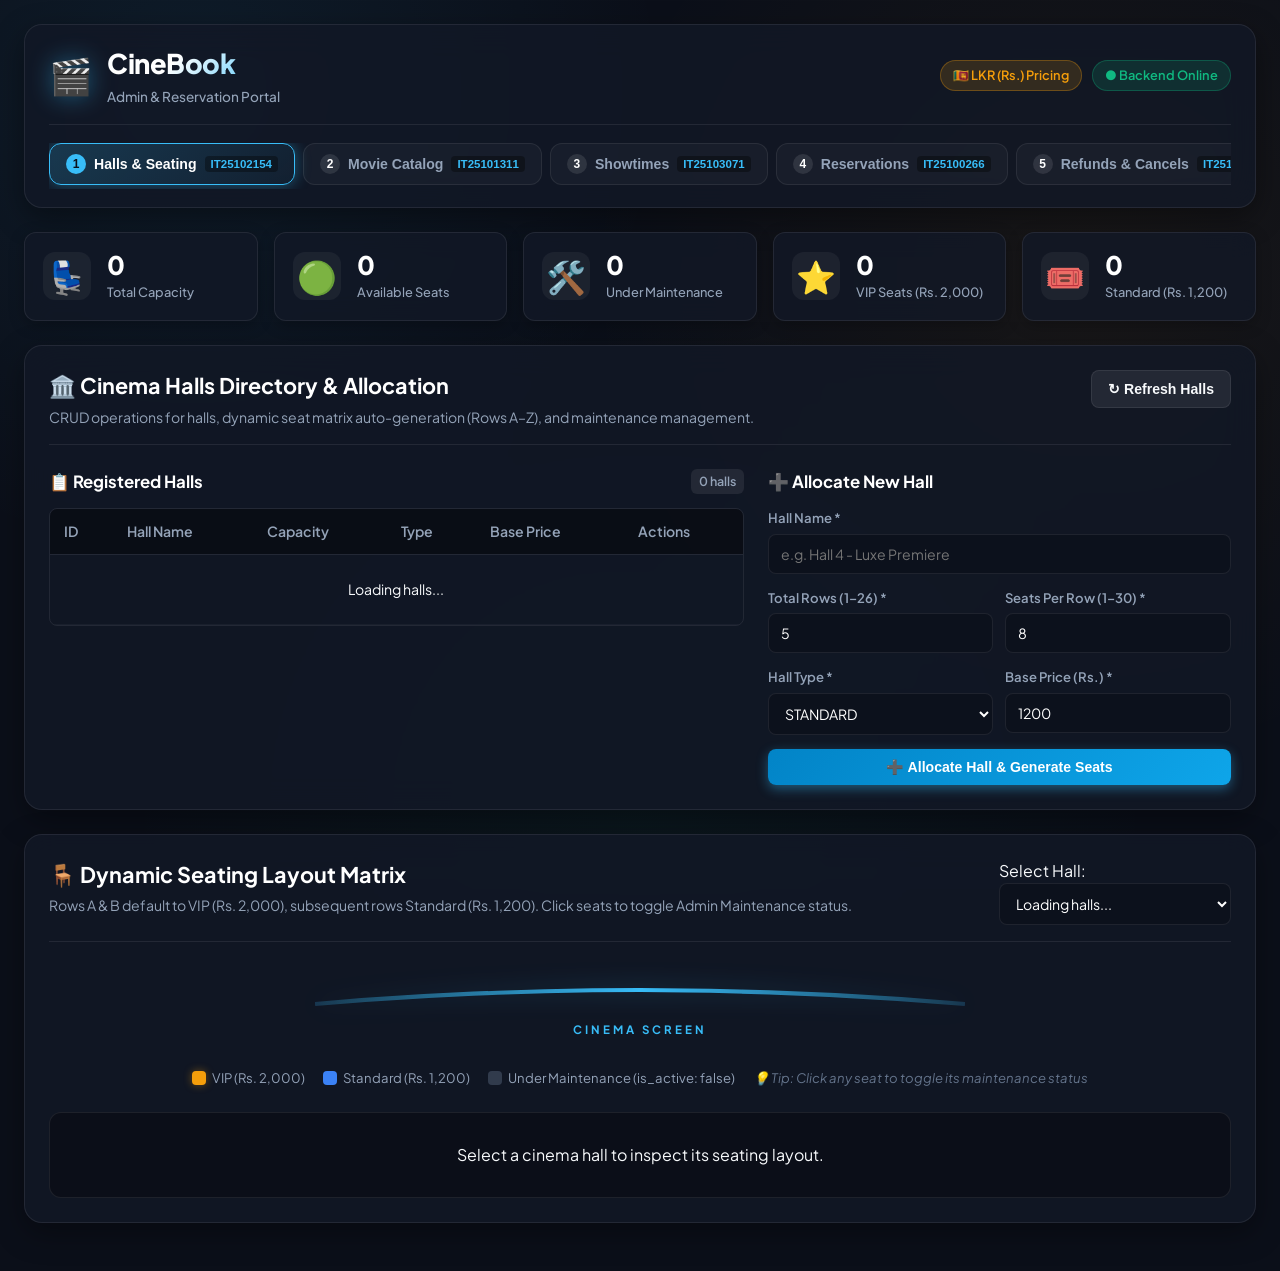
==== commit c3a484a5: "feat: complete end-to-end multi-module consolidation, validations, UI polish, and unified test suite" ====
--- a/backend/src/main/resources/static/index.html
+++ b/backend/src/main/resources/static/index.html
@@ -3,264 +3,706 @@
 <head>
     <meta charset="UTF-8">
     <meta name="viewport" content="width=device-width, initial-scale=1.0">
-    <title>Cinema Seating Layout & Hall Allocation (IT25102154)</title>
+    <title>🎬 CineBook - Web-Based Cinema Ticket Reservation System</title>
     <link rel="stylesheet" href="style.css">
+    <link rel="preconnect" href="https://fonts.googleapis.com">
+    <link rel="preconnect" href="https://fonts.gstatic.com" crossorigin>
+    <link href="https://fonts.googleapis.com/css2?family=Plus+Jakarta+Sans:wght@300;400;500;600;700;800&display=swap" rel="stylesheet">
 </head>
 <body>
 
-<div class="container">
-    <!-- Student & Module Banner -->
-    <header class="banner">
-        <div class="banner-titles">
-            <h1>🎬 Cinema Reservation System</h1>
-            <p>Seating Layout &amp; Hall Allocation (IT25102154)</p>
-        </div>
-        <div class="banner-badges">
-            <span class="student-badge">Student ID: IT25102154</span>
-            <span id="connectionBadge" class="notice-badge badge-live">● Connected to Backend</span>
-        </div>
+<div class="app-container">
+
+    <!-- Top Global Navigation Header -->
+    <header class="global-navbar">
+        <div class="brand-area">
+            <div class="brand-logo">
+                <span class="brand-icon">🎬</span>
+                <div class="brand-text">
+                    <h1>CineBook</h1>
+                    <span class="brand-sub">Admin &amp; Reservation Portal</span>
+                </div>
+            </div>
+            <div class="header-badges">
+                <span class="currency-badge">🇱🇰 LKR (Rs.) Pricing</span>
+                <span id="backendStatusBadge" class="status-badge badge-online">● Backend Online</span>
+            </div>
+        </div>
+
+        <!-- Module Navigation Tabs -->
+        <nav class="nav-tabs" id="mainNavTabs">
+            <button class="nav-tab active" data-tab="tab-halls">
+                <span class="tab-num">1</span> Halls &amp; Seating <span class="student-id">IT25102154</span>
+            </button>
+            <button class="nav-tab" data-tab="tab-movies">
+                <span class="tab-num">2</span> Movie Catalog <span class="student-id">IT25101311</span>
+            </button>
+            <button class="nav-tab" data-tab="tab-showtimes">
+                <span class="tab-num">3</span> Showtimes <span class="student-id">IT25103071</span>
+            </button>
+            <button class="nav-tab" data-tab="tab-reservations">
+                <span class="tab-num">4</span> Reservations <span class="student-id">IT25100266</span>
+            </button>
+            <button class="nav-tab" data-tab="tab-refunds">
+                <span class="tab-num">5</span> Refunds &amp; Cancels <span class="student-id">IT25102432</span>
+            </button>
+            <button class="nav-tab" data-tab="tab-vouchers">
+                <span class="tab-num">6</span> Vouchers &amp; Loyalty <span class="student-id">IT24100907</span>
+            </button>
+        </nav>
     </header>
 
-    <!-- CRUD Architecture Overview Banner -->
-    <div class="crud-overview-bar">
-        <div class="crud-overview-title">⚡ Full CRUD REST Endpoints:</div>
-        <div class="crud-tags">
-            <span class="crud-tag tag-create"><b>[C] CREATE:</b> POST /api/halls</span>
-            <span class="crud-tag tag-read"><b>[R] READ:</b> GET /api/halls &amp; /seats</span>
-            <span class="crud-tag tag-update"><b>[U] UPDATE:</b> PUT /api/halls/{id} &amp; /seats/{id}/status</span>
-            <span class="crud-tag tag-delete"><b>[D] DELETE:</b> DELETE /api/halls/{id}</span>
-        </div>
-    </div>
-
-    <!-- Admin Hall Management (CRUD) Panel -->
-    <section class="card">
-        <div class="panel-header">
-            <div>
-                <h2 class="panel-title">⚙️ Admin Hall Management (CRUD)</h2>
-                <p class="panel-subtitle">Create, view, edit cinema halls, and delete halls with cascaded seat removal.</p>
-            </div>
-            <button class="btn btn-secondary" id="refreshHallsBtn" title="Reload Halls Directory">
-                ↻ Refresh Directory
-            </button>
-        </div>
-
-        <div class="admin-grid">
-            <!-- [R] Read Section: Hall Directory Table -->
-            <div class="table-section">
-                <div class="section-subheading">
-                    <h3>📋 [R] Cinema Halls Directory</h3>
-                    <span class="count-badge" id="hallCountBadge">0 halls</span>
-                </div>
-                <div class="table-responsive">
-                    <table class="halls-table" id="hallsTable">
+    <!-- Dashboard Live Statistics Cards -->
+    <section class="stats-grid">
+        <div class="stat-card stat-capacity">
+            <div class="stat-icon">💺</div>
+            <div class="stat-data">
+                <div class="stat-val" id="statTotalCapacity">0</div>
+                <div class="stat-lbl">Total Capacity</div>
+            </div>
+        </div>
+        <div class="stat-card stat-available">
+            <div class="stat-icon">🟢</div>
+            <div class="stat-data">
+                <div class="stat-val" id="statAvailableSeats">0</div>
+                <div class="stat-lbl">Available Seats</div>
+            </div>
+        </div>
+        <div class="stat-card stat-maintenance">
+            <div class="stat-icon">🛠️</div>
+            <div class="stat-data">
+                <div class="stat-val" id="statMaintenanceSeats">0</div>
+                <div class="stat-lbl">Under Maintenance</div>
+            </div>
+        </div>
+        <div class="stat-card stat-vip">
+            <div class="stat-icon">⭐</div>
+            <div class="stat-data">
+                <div class="stat-val" id="statVipCount">0</div>
+                <div class="stat-lbl">VIP Seats (Rs. 2,000)</div>
+            </div>
+        </div>
+        <div class="stat-card stat-standard">
+            <div class="stat-icon">🎟️</div>
+            <div class="stat-data">
+                <div class="stat-val" id="statStandardCount">0</div>
+                <div class="stat-lbl">Standard (Rs. 1,200)</div>
+            </div>
+        </div>
+    </section>
+
+    <!-- ============================================================== -->
+    <!-- MODULE 1: SEATING LAYOUT & HALL ALLOCATION (IT25102154)         -->
+    <!-- ============================================================== -->
+    <main id="tab-halls" class="tab-pane active">
+        <!-- CRUD & Hall Matrix Panel -->
+        <div class="content-card">
+            <div class="card-header">
+                <div>
+                    <h2 class="card-title">🏛️ Cinema Halls Directory &amp; Allocation</h2>
+                    <p class="card-desc">CRUD operations for halls, dynamic seat matrix auto-generation (Rows A–Z), and maintenance management.</p>
+                </div>
+                <button class="btn btn-secondary" onclick="loadHalls()">↻ Refresh Halls</button>
+            </div>
+
+            <div class="split-layout">
+                <!-- Halls Directory Table -->
+                <div class="split-col table-col">
+                    <div class="col-header">
+                        <h3>📋 Registered Halls</h3>
+                        <span class="badge" id="hallsBadge">0 halls</span>
+                    </div>
+                    <div class="table-container">
+                        <table class="data-table">
+                            <thead>
+                                <tr>
+                                    <th>ID</th>
+                                    <th>Hall Name</th>
+                                    <th>Capacity</th>
+                                    <th>Type</th>
+                                    <th>Base Price</th>
+                                    <th>Actions</th>
+                                </tr>
+                            </thead>
+                            <tbody id="hallsTableBody">
+                                <tr><td colspan="6" class="loading-td">Loading halls...</td></tr>
+                            </tbody>
+                        </table>
+                    </div>
+                </div>
+
+                <!-- Allocate Hall Form -->
+                <div class="split-col form-col">
+                    <div class="col-header">
+                        <h3>➕ Allocate New Hall</h3>
+                    </div>
+                    <form id="createHallForm" onsubmit="handleCreateHall(event)">
+                        <div class="form-group">
+                            <label for="hallName">Hall Name *</label>
+                            <input type="text" id="hallName" placeholder="e.g. Hall 4 - Luxe Premiere" required>
+                        </div>
+                        <div class="form-row">
+                            <div class="form-group">
+                                <label for="totalRows">Total Rows (1–26) *</label>
+                                <input type="number" id="totalRows" min="1" max="26" value="5" required>
+                            </div>
+                            <div class="form-group">
+                                <label for="seatsPerRow">Seats Per Row (1–30) *</label>
+                                <input type="number" id="seatsPerRow" min="1" max="30" value="8" required>
+                            </div>
+                        </div>
+                        <div class="form-row">
+                            <div class="form-group">
+                                <label for="hallType">Hall Type *</label>
+                                <select id="hallType" required>
+                                    <option value="IMAX">IMAX</option>
+                                    <option value="VIP">VIP</option>
+                                    <option value="STANDARD" selected>STANDARD</option>
+                                    <option value="3D DOLBY">3D Dolby</option>
+                                </select>
+                            </div>
+                            <div class="form-group">
+                                <label for="basePrice">Base Price (Rs.) *</label>
+                                <input type="number" id="basePrice" min="100" step="50" value="1200" required>
+                            </div>
+                        </div>
+                        <button type="submit" class="btn btn-primary btn-block">➕ Allocate Hall &amp; Generate Seats</button>
+                    </form>
+                </div>
+            </div>
+        </div>
+
+        <!-- Seating Layout Viewer -->
+        <div class="content-card layout-viewer-card">
+            <div class="card-header">
+                <div>
+                    <h2 class="card-title">🪑 Dynamic Seating Layout Matrix</h2>
+                    <p class="card-desc">Rows A &amp; B default to VIP (Rs. 2,000), subsequent rows Standard (Rs. 1,200). Click seats to toggle Admin Maintenance status.</p>
+                </div>
+                <div class="hall-picker-controls">
+                    <label for="layoutHallSelect">Select Hall:</label>
+                    <select id="layoutHallSelect" onchange="loadHallSeatingLayout(this.value)">
+                        <option value="">Loading halls...</option>
+                    </select>
+                </div>
+            </div>
+
+            <div class="screen-wrapper">
+                <div class="cinema-screen">
+                    <svg class="screen-curve-svg" viewBox="0 0 800 50" preserveAspectRatio="none">
+                        <path d="M 0,40 Q 400,0 800,40" fill="none" stroke="url(#screenGlowGradient)" stroke-width="6"/>
+                        <defs>
+                            <linearGradient id="screenGlowGradient" x1="0%" y1="0%" x2="100%" y2="0%">
+                                <stop offset="0%" stop-color="#38bdf8" stop-opacity="0.2"/>
+                                <stop offset="50%" stop-color="#38bdf8" stop-opacity="1"/>
+                                <stop offset="100%" stop-color="#38bdf8" stop-opacity="0.2"/>
+                            </linearGradient>
+                        </defs>
+                    </svg>
+                    <span class="screen-label">CINEMA SCREEN</span>
+                </div>
+            </div>
+
+            <!-- Seat Legend -->
+            <div class="seat-legend">
+                <span class="legend-item"><span class="legend-dot dot-vip"></span> VIP (Rs. 2,000)</span>
+                <span class="legend-item"><span class="legend-dot dot-standard"></span> Standard (Rs. 1,200)</span>
+                <span class="legend-item"><span class="legend-dot dot-maintenance"></span> Under Maintenance (is_active: false)</span>
+                <span class="legend-item hint-text">💡 Tip: Click any seat to toggle its maintenance status</span>
+            </div>
+
+            <!-- Seat Matrix Grid Container -->
+            <div class="seat-matrix-wrapper" id="seatMatrixContainer">
+                <div class="empty-matrix-msg">Select a cinema hall to inspect its seating layout.</div>
+            </div>
+        </div>
+    </main>
+
+    <!-- ============================================================== -->
+    <!-- MODULE 2: MOVIE CATALOG & DETAILS MANAGEMENT (IT25101311)       -->
+    <!-- ============================================================== -->
+    <main id="tab-movies" class="tab-pane">
+        <div class="content-card">
+            <div class="card-header">
+                <div>
+                    <h2 class="card-title">🎞️ Movie Catalog Management</h2>
+                    <p class="card-desc">Movie CRUD, duration, rating, active vs archived filtering.</p>
+                </div>
+                <div class="filter-controls">
+                    <button class="btn btn-filter active" onclick="filterMovies(null, this)">All Movies</button>
+                    <button class="btn btn-filter" onclick="filterMovies('ACTIVE', this)">Active Showing</button>
+                    <button class="btn btn-filter" onclick="filterMovies('ARCHIVED', this)">Archived</button>
+                    <button class="btn btn-primary" onclick="openAddMovieModal()">➕ Add Movie</button>
+                </div>
+            </div>
+
+            <!-- Movie Cards Grid -->
+            <div class="movie-grid" id="movieGridContainer">
+                <div class="loading-placeholder">Loading movie catalog...</div>
+            </div>
+        </div>
+    </main>
+
+    <!-- ============================================================== -->
+    <!-- MODULE 3: SHOWTIME SCHEDULING & THEATER ASSIGNMENT (IT25103071) -->
+    <!-- ============================================================== -->
+    <main id="tab-showtimes" class="tab-pane">
+        <div class="content-card">
+            <div class="card-header">
+                <div>
+                    <h2 class="card-title">🕒 Showtime Scheduling &amp; Conflict Protection</h2>
+                    <p class="card-desc">Assign movies to halls. Overlap protection prevents double-booking a hall within screening + 15-min turnaround buffer.</p>
+                </div>
+                <button class="btn btn-secondary" onclick="loadShowtimes()">↻ Refresh Showtimes</button>
+            </div>
+
+            <div class="split-layout">
+                <!-- Showtimes Directory -->
+                <div class="split-col table-col">
+                    <div class="col-header">
+                        <h3>📅 Scheduled Screenings</h3>
+                        <span class="badge" id="showtimesBadge">0 sessions</span>
+                    </div>
+                    <div class="table-container">
+                        <table class="data-table">
+                            <thead>
+                                <tr>
+                                    <th>ID</th>
+                                    <th>Movie</th>
+                                    <th>Hall</th>
+                                    <th>Date</th>
+                                    <th>Start Time</th>
+                                    <th>Duration</th>
+                                    <th>Actions</th>
+                                </tr>
+                            </thead>
+                            <tbody id="showtimesTableBody">
+                                <tr><td colspan="7" class="loading-td">Loading scheduled showtimes...</td></tr>
+                            </tbody>
+                        </table>
+                    </div>
+                </div>
+
+                <!-- Schedule Showtime Form -->
+                <div class="split-col form-col">
+                    <div class="col-header">
+                        <h3>➕ Schedule New Showtime</h3>
+                    </div>
+                    <form id="createShowtimeForm" onsubmit="handleCreateShowtime(event)">
+                        <div class="form-group">
+                            <label for="showtimeMovieSelect">Select Movie *</label>
+                            <select id="showtimeMovieSelect" required>
+                                <option value="">-- Choose Movie --</option>
+                            </select>
+                        </div>
+                        <div class="form-group">
+                            <label for="showtimeHallSelect">Select Cinema Hall *</label>
+                            <select id="showtimeHallSelect" required>
+                                <option value="">-- Choose Hall --</option>
+                            </select>
+                        </div>
+                        <div class="form-row">
+                            <div class="form-group">
+                                <label for="showDate">Screen Date *</label>
+                                <input type="date" id="showDate" required>
+                            </div>
+                            <div class="form-group">
+                                <label for="startTime">Start Time *</label>
+                                <input type="time" id="startTime" required>
+                            </div>
+                        </div>
+                        <div class="form-notice">
+                            🛡️ <b>Overlap Protection:</b> Backend validates that no other screening runs in this hall during the movie's duration + 15-min cleaning window.
+                        </div>
+                        <button type="submit" class="btn btn-primary btn-block">Schedule Showtime</button>
+                    </form>
+                </div>
+            </div>
+        </div>
+    </main>
+
+    <!-- ============================================================== -->
+    <!-- MODULE 4: SEAT RESERVATIONS & TICKET BOOKING (IT25100266)       -->
+    <!-- ============================================================== -->
+    <main id="tab-reservations" class="tab-pane">
+        <div class="content-card">
+            <div class="card-header">
+                <div>
+                    <h2 class="card-title">🎟️ Seat Reservations &amp; Ticket Booking</h2>
+                    <p class="card-desc">Select showtime session, choose up to 10 seats, apply discount voucher, and confirm reservation.</p>
+                </div>
+                <div class="showtime-picker-controls">
+                    <label for="bookingShowtimeSelect">Select Showtime Session:</label>
+                    <select id="bookingShowtimeSelect" onchange="loadBookingLayout(this.value)">
+                        <option value="">-- Select Showtime --</option>
+                    </select>
+                </div>
+            </div>
+
+            <div class="booking-layout-grid">
+                <!-- Interactive Booking Seat Matrix -->
+                <div class="booking-seats-panel">
+                    <div class="screen-wrapper mini-screen">
+                        <div class="cinema-screen">
+                            <span class="screen-label">CINEMA SCREEN</span>
+                        </div>
+                    </div>
+
+                    <!-- Legend -->
+                    <div class="seat-legend">
+                        <span class="legend-item"><span class="legend-dot dot-available"></span> Available</span>
+                        <span class="legend-item"><span class="legend-dot dot-selected"></span> Selected (Max 10)</span>
+                        <span class="legend-item"><span class="legend-dot dot-booked"></span> Reserved / Booked</span>
+                        <span class="legend-item"><span class="legend-dot dot-maintenance"></span> Maintenance (Locked)</span>
+                    </div>
+
+                    <div class="seat-matrix-wrapper" id="bookingMatrixContainer">
+                        <div class="empty-matrix-msg">Please select a showtime session to view live available seats.</div>
+                    </div>
+                </div>
+
+                <!-- Booking Summary & Checkout Form -->
+                <div class="booking-checkout-panel">
+                    <h3>🧾 Reservation Summary</h3>
+                    <div class="session-brief" id="sessionBrief">
+                        <p class="text-muted">No showtime selected.</p>
+                    </div>
+
+                    <div class="selected-seats-box">
+                        <div class="box-lbl">Selected Seats (<span id="selectedSeatsCount">0</span>/10 max):</div>
+                        <div class="selected-tags" id="selectedSeatsTags">
+                            <span class="empty-tag">No seats selected</span>
+                        </div>
+                    </div>
+
+                    <!-- Voucher Application Box -->
+                    <div class="voucher-box">
+                        <label for="bookingVoucherInput">Apply Discount Voucher:</label>
+                        <div class="voucher-input-group">
+                            <input type="text" id="bookingVoucherInput" placeholder="e.g. CINE200, VIP500">
+                            <button type="button" class="btn btn-secondary" onclick="applyVoucher()">Apply</button>
+                        </div>
+                        <div id="voucherMsg" class="voucher-msg"></div>
+                    </div>
+
+                    <!-- Price Breakdown -->
+                    <div class="price-breakdown">
+                        <div class="price-row">
+                            <span>Subtotal:</span>
+                            <span id="priceSubtotal">Rs. 0.00</span>
+                        </div>
+                        <div class="price-row discount-row">
+                            <span>Voucher Discount:</span>
+                            <span id="priceDiscount">- Rs. 0.00</span>
+                        </div>
+                        <div class="price-row total-row">
+                            <span>Total (LKR):</span>
+                            <span id="priceTotal">Rs. 0.00</span>
+                        </div>
+                    </div>
+
+                    <!-- Customer Details Form -->
+                    <form id="confirmBookingForm" onsubmit="handleConfirmBooking(event)">
+                        <div class="form-group">
+                            <label for="custName">Customer Full Name *</label>
+                            <input type="text" id="custName" placeholder="e.g. Kasun Perera" required>
+                        </div>
+                        <div class="form-group">
+                            <label for="custEmail">Customer Email Address *</label>
+                            <input type="email" id="custEmail" placeholder="e.g. kasun@example.com" required>
+                        </div>
+                        <button type="submit" class="btn btn-success btn-block" id="confirmBookingBtn" disabled>
+                            💳 Confirm Ticket Booking
+                        </button>
+                    </form>
+                </div>
+            </div>
+
+            <!-- Recent Bookings Table -->
+            <div class="recent-bookings-area">
+                <div class="col-header">
+                    <h3>📋 Confirmed Booking Reservations</h3>
+                    <button class="btn btn-secondary btn-sm" onclick="loadBookings()">↻ Refresh</button>
+                </div>
+                <div class="table-container">
+                    <table class="data-table">
                         <thead>
                             <tr>
-                                <th>ID</th>
-                                <th>Hall Name</th>
-                                <th>Capacity</th>
-                                <th>Type</th>
-                                <th>Base Price (LKR)</th>
+                                <th>Booking ID</th>
+                                <th>Customer Name</th>
+                                <th>Movie</th>
+                                <th>Hall</th>
+                                <th>Screen Time</th>
+                                <th>Seats</th>
+                                <th>Total (Rs.)</th>
+                                <th>Status</th>
                                 <th>Actions</th>
                             </tr>
                         </thead>
-                        <tbody id="hallsTableBody">
-                            <tr>
-                                <td colspan="6" class="table-loading">Loading halls directory...</td>
-                            </tr>
+                        <tbody id="bookingsTableBody">
+                            <tr><td colspan="9" class="loading-td">Loading bookings...</td></tr>
                         </tbody>
                     </table>
                 </div>
             </div>
-
-            <!-- [C] Create Section: Allocate New Hall Form -->
-            <div class="form-section">
-                <div class="section-subheading">
-                    <h3>➕ [C] Allocate New Hall</h3>
-                </div>
-                <p class="panel-subtitle" style="margin-bottom: 16px;">
-                    Enter hall specifications to generate its seating layout matrix (Rows A–Z).
-                </p>
-
-                <form id="createHallForm">
-                    <div class="form-group">
-                        <label for="hallName">Hall Name</label>
-                        <input type="text" id="hallName" placeholder="e.g. Hall 2 - Dolby Atmos" required>
-                    </div>
-
-                    <div class="form-row">
-                        <div class="form-group">
-                            <label for="totalRows">Total Rows (A-Z)</label>
-                            <input type="number" id="totalRows" min="1" max="26" value="5" required>
-                        </div>
-                        <div class="form-group">
-                            <label for="seatsPerRow">Seats Per Row</label>
-                            <input type="number" id="seatsPerRow" min="1" max="20" value="8" required>
-                        </div>
-                    </div>
-
-                    <div class="form-row">
-                        <div class="form-group">
-                            <label for="hallType">Hall Type</label>
-                            <select id="hallType" required>
-                                <option value="IMAX">IMAX</option>
-                                <option value="VIP">VIP</option>
-                                <option value="STANDARD" selected>STANDARD</option>
-                                <option value="3D">3D Dolby</option>
-                                <option value="4DX">4DX</option>
-                            </select>
-                        </div>
-                        <div class="form-group">
-                            <label for="basePrice">Base Price in LKR (Rs.)</label>
-                            <input type="number" id="basePrice" min="100" step="50" value="1200" required>
-                        </div>
-                    </div>
-
-                    <button type="submit" class="btn btn-create" id="submitHallBtn">
-                        ➕ Allocate Hall &amp; Auto-Generate Seats (POST)
-                    </button>
-                </form>
-            </div>
-        </div>
-    </section>
-
-    <!-- Interactive Seating Layout Viewer & [U] Seat Status Toggle -->
-    <section class="card layout-card" id="seatingLayoutSection">
-        <div class="layout-header">
-            <div>
-                <h2 class="panel-title">🪑 Interactive Seating Layout &amp; Hall Allocation</h2>
-                <p class="panel-subtitle">View seating matrices, select seats for customer booking, or toggle maintenance status.</p>
-            </div>
-            <div class="hall-select-wrapper">
-                <label for="hallSelect">Hall:</label>
-                <select id="hallSelect">
-                    <option value="">Loading halls...</option>
-                </select>
-                <button class="btn btn-secondary" id="refreshLayoutBtn" title="Refresh Seating Layout">↻</button>
-            </div>
-        </div>
-
-        <!-- Hall Info & Mode Switcher -->
-        <div class="layout-toolbar">
-            <div class="hall-info-bar">
-                <span id="hallDetails">Loading layout details...</span>
-            </div>
-
-            <!-- Mode Switcher -->
-            <div class="mode-switcher-container">
-                <span class="mode-label">Seat Click Mode:</span>
-                <div class="mode-buttons">
-                    <button type="button" class="btn-mode active" id="modeBookingBtn" title="Select seats for ticket reservation">
-                        🎟️ Booking Selection
-                    </button>
-                    <button type="button" class="btn-mode" id="modeMaintenanceBtn" title="Click any seat to toggle its maintenance status">
-                        🛠️ [U] Admin Maintenance Toggle
-                    </button>
-                </div>
-            </div>
-        </div>
-
-        <!-- Mode Notification Alert -->
-        <div id="modeAlert" class="mode-alert mode-booking">
-            <span id="modeAlertText">🎟️ Booking Mode Active: Click any available seat to select it for ticket reservation.</span>
-        </div>
-
-        <!-- Cinema Curved Screen -->
-        <div class="screen-container">
-            <div class="screen"></div>
-            <div class="screen-label">CINEMA SCREEN</div>
-        </div>
-
-        <!-- Interactive Seating Grid -->
-        <div class="seating-wrapper">
-            <div id="seatGrid" class="seat-grid">
-                <!-- Seats dynamically rendered via app.js -->
-            </div>
-        </div>
-
-        <!-- [U] Seat Inspector & Maintenance Toggle -->
-        <div class="seat-inspector" id="seatInspector">
-            <div class="inspector-header">
-                <span class="inspector-title">🔍 [U] Seat Inspector &amp; Status Toggle (PUT /api/halls/seats/{id}/status)</span>
-                <span class="inspector-hint">Click any seat above to inspect or toggle its status</span>
-            </div>
-            <div class="inspector-body" id="inspectorBody">
-                <div class="inspector-empty">No seat selected. Click any seat in the layout above to inspect details and toggle status!</div>
-            </div>
-        </div>
-
-        <!-- Legend -->
-        <div class="legend">
-            <div class="legend-item">
-                <div class="legend-swatch legend-standard"></div>
-                <span id="legendStandardPrice">Standard (Rs. 1,200)</span>
-            </div>
-            <div class="legend-item">
-                <div class="legend-swatch legend-vip"></div>
-                <span id="legendVipPrice">VIP (Rs. 2,000)</span>
-            </div>
-            <div class="legend-item">
-                <div class="legend-swatch legend-selected"></div>
-                <span>Selected for Booking</span>
-            </div>
-            <div class="legend-item">
-                <div class="legend-swatch legend-disabled"></div>
-                <span>Under Maintenance / Disabled</span>
-            </div>
-        </div>
-
-        <!-- Selection Summary -->
-        <div class="selection-summary">
-            <div class="summary-header">
-                <span class="summary-title">Selected Seats (Customer Booking):</span>
-                <button class="btn btn-secondary" id="clearSelectionBtn" style="padding: 4px 10px; font-size: 0.78rem;">Clear Selection</button>
-            </div>
-            <div id="selectedChips" class="selected-chips">
-                <span class="empty-selection">No seats selected yet. Click any available seat above!</span>
-            </div>
-            <div id="priceSummary" class="price-summary">
-                Total: Rs. 0.00
-            </div>
-        </div>
-    </section>
+        </div>
+    </main>
+
+    <!-- ============================================================== -->
+    <!-- MODULE 5: REFUNDS & CANCELLATIONS MANAGEMENT (IT25102432)       -->
+    <!-- ============================================================== -->
+    <main id="tab-refunds" class="tab-pane">
+        <div class="content-card">
+            <div class="card-header">
+                <div>
+                    <h2 class="card-title">💸 Refunds &amp; Cancellations Management</h2>
+                    <p class="card-desc">Track refund requests. Approving a cancellation executes the <b>Seat Release Logic</b>, releasing locked seats back into availability!</p>
+                </div>
+                <button class="btn btn-secondary" onclick="loadRefunds()">↻ Refresh Refunds</button>
+            </div>
+
+            <div class="split-layout">
+                <!-- Refunds Directory Table -->
+                <div class="split-col table-col">
+                    <div class="col-header">
+                        <h3>📋 Refund Requests</h3>
+                        <span class="badge" id="refundsBadge">0 requests</span>
+                    </div>
+                    <div class="table-container">
+                        <table class="data-table">
+                            <thead>
+                                <tr>
+                                    <th>ID</th>
+                                    <th>Booking ID</th>
+                                    <th>Customer</th>
+                                    <th>Amount (Rs.)</th>
+                                    <th>Reason</th>
+                                    <th>Status</th>
+                                    <th>Actions</th>
+                                </tr>
+                            </thead>
+                            <tbody id="refundsTableBody">
+                                <tr><td colspan="7" class="loading-td">Loading refund requests...</td></tr>
+                            </tbody>
+                        </table>
+                    </div>
+                </div>
+
+                <!-- Request Refund Form -->
+                <div class="split-col form-col">
+                    <div class="col-header">
+                        <h3>📝 Request Cancellation / Refund</h3>
+                    </div>
+                    <form id="createRefundForm" onsubmit="handleCreateRefund(event)">
+                        <div class="form-group">
+                            <label for="refundBookingId">Booking ID *</label>
+                            <input type="number" id="refundBookingId" placeholder="Enter confirmed booking ID" required>
+                        </div>
+                        <div class="form-group">
+                            <label for="refundReason">Cancellation Reason *</label>
+                            <textarea id="refundReason" rows="3" placeholder="e.g. Schedule conflict, accidental booking..." required></textarea>
+                        </div>
+                        <div class="form-group">
+                            <label for="refundAmount">Refund Amount in LKR (Leave blank for full amount)</label>
+                            <input type="number" id="refundAmount" step="50" placeholder="Optional custom refund amount">
+                        </div>
+                        <button type="submit" class="btn btn-warning btn-block">Submit Refund Request (PENDING)</button>
+                    </form>
+                </div>
+            </div>
+        </div>
+    </main>
+
+    <!-- ============================================================== -->
+    <!-- MODULE 6: LOYALTY PROGRAM & DISCOUNT VOUCHERS (IT24100907)       -->
+    <!-- ============================================================== -->
+    <main id="tab-vouchers" class="tab-pane">
+        <div class="content-card">
+            <div class="card-header">
+                <div>
+                    <h2 class="card-title">🎁 Loyalty Program &amp; Discount Vouchers</h2>
+                    <p class="card-desc">Generate promotional vouchers, check validity, and manage active discount eligibility in Sri Lankan Rupees (Rs.).</p>
+                </div>
+                <button class="btn btn-secondary" onclick="loadVouchers()">↻ Refresh Vouchers</button>
+            </div>
+
+            <div class="split-layout">
+                <!-- Vouchers Table -->
+                <div class="split-col table-col">
+                    <div class="col-header">
+                        <h3>🏷️ Promotional Vouchers</h3>
+                        <span class="badge" id="vouchersBadge">0 vouchers</span>
+                    </div>
+                    <div class="table-container">
+                        <table class="data-table">
+                            <thead>
+                                <tr>
+                                    <th>ID</th>
+                                    <th>Voucher Code</th>
+                                    <th>Discount (Rs.)</th>
+                                    <th>Status</th>
+                                    <th>Actions</th>
+                                </tr>
+                            </thead>
+                            <tbody id="vouchersTableBody">
+                                <tr><td colspan="5" class="loading-td">Loading vouchers...</td></tr>
+                            </tbody>
+                        </table>
+                    </div>
+                </div>
+
+                <!-- Create Voucher Form -->
+                <div class="split-col form-col">
+                    <div class="col-header">
+                        <h3>➕ Create Promotional Voucher</h3>
+                    </div>
+                    <form id="createVoucherForm" onsubmit="handleCreateVoucher(event)">
+                        <div class="form-group">
+                            <label for="voucherCodeInput">Voucher Code (Blank for auto-generate)</label>
+                            <input type="text" id="voucherCodeInput" placeholder="e.g. FESTIVE250">
+                        </div>
+                        <div class="form-group">
+                            <label for="voucherDiscountInput">Discount Deduction (Rs.) *</label>
+                            <input type="number" id="voucherDiscountInput" min="50" step="50" value="200" required>
+                        </div>
+                        <div class="form-group">
+                            <label>
+                                <input type="checkbox" id="voucherActiveCheckbox" checked> Active Immediately
+                            </label>
+                        </div>
+                        <button type="submit" class="btn btn-primary btn-block">Generate Voucher</button>
+                    </form>
+
+                    <!-- Instant Voucher Validator Test Widget -->
+                    <div class="validator-widget">
+                        <h4>🔍 Instant Code Eligibility Check</h4>
+                        <div class="voucher-input-group">
+                            <input type="text" id="checkCodeInput" placeholder="Enter code to test...">
+                            <button type="button" class="btn btn-secondary" onclick="testCheckCode()">Check</button>
+                        </div>
+                        <div id="checkCodeResult" class="check-result"></div>
+                    </div>
+                </div>
+            </div>
+        </div>
+    </main>
+
 </div>
 
-<!-- [U] Edit Hall Modal -->
-<div id="editHallModal" class="modal-backdrop">
-    <div class="modal-box">
+<!-- Modal: Add / Edit Movie -->
+<div class="modal-backdrop" id="movieModal">
+    <div class="modal-dialog">
         <div class="modal-header">
-            <h3>✏️ [U] Edit Cinema Hall</h3>
-            <button class="modal-close" id="closeEditModalBtn">&times;</button>
-        </div>
-        <form id="editHallForm">
-            <input type="hidden" id="editHallId">
+            <h3 id="movieModalTitle">Add New Movie</h3>
+            <button class="modal-close-btn" onclick="closeMovieModal()">&times;</button>
+        </div>
+        <form id="movieModalForm" onsubmit="handleSaveMovie(event)">
+            <input type="hidden" id="modalMovieId">
             <div class="form-group">
-                <label for="editHallName">Hall Name</label>
-                <input type="text" id="editHallName" required>
+                <label for="modalMovieTitle">Movie Title *</label>
+                <input type="text" id="modalMovieTitle" required>
+            </div>
+            <div class="form-row">
+                <div class="form-group">
+                    <label for="modalMovieGenre">Genre *</label>
+                    <input type="text" id="modalMovieGenre" placeholder="e.g. Action / Sci-Fi" required>
+                </div>
+                <div class="form-group">
+                    <label for="modalMovieDuration">Duration (Mins) *</label>
+                    <input type="number" id="modalMovieDuration" min="1" value="120" required>
+                </div>
+            </div>
+            <div class="form-row">
+                <div class="form-group">
+                    <label for="modalMovieRating">Age Rating *</label>
+                    <select id="modalMovieRating" required>
+                        <option value="G">G - General</option>
+                        <option value="PG" selected>PG - Parental Guidance</option>
+                        <option value="PG-13">PG-13</option>
+                        <option value="R">R - Restricted</option>
+                    </select>
+                </div>
+                <div class="form-group">
+                    <label for="modalMovieStatus">Catalog Status *</label>
+                    <select id="modalMovieStatus" required>
+                        <option value="ACTIVE" selected>ACTIVE (Showing)</option>
+                        <option value="ARCHIVED">ARCHIVED</option>
+                    </select>
+                </div>
             </div>
             <div class="form-group">
-                <label for="editHallType">Hall Type</label>
-                <select id="editHallType" required>
-                    <option value="IMAX">IMAX</option>
-                    <option value="VIP">VIP</option>
-                    <option value="STANDARD">STANDARD</option>
-                    <option value="3D">3D Dolby</option>
-                    <option value="4DX">4DX</option>
-                </select>
+                <label for="modalMoviePoster">Poster Image URL</label>
+                <input type="url" id="modalMoviePoster" placeholder="https://images.unsplash.com/...">
             </div>
             <div class="form-group">
-                <label for="editBasePrice">Base Ticket Price in LKR (Rs.)</label>
-                <input type="number" id="editBasePrice" min="100" step="50" required>
-            </div>
-            <div class="modal-actions">
-                <button type="button" class="btn btn-secondary" id="cancelEditModalBtn">Cancel</button>
-                <button type="submit" class="btn btn-update" id="saveEditHallBtn">💾 Save Changes (PUT)</button>
+                <label for="modalMovieDesc">Synopsis / Description</label>
+                <textarea id="modalMovieDesc" rows="3"></textarea>
+            </div>
+            <div class="modal-footer">
+                <button type="button" class="btn btn-secondary" onclick="closeMovieModal()">Cancel</button>
+                <button type="submit" class="btn btn-primary">Save Movie</button>
             </div>
         </form>
     </div>
 </div>
 
-<!-- Toast Notification -->
-<div id="toast" class="toast">Action completed successfully</div>
+<!-- Modal: Edit Hall -->
+<div class="modal-backdrop" id="editHallModal">
+    <div class="modal-dialog">
+        <div class="modal-header">
+            <h3>Edit Cinema Hall</h3>
+            <button class="modal-close-btn" onclick="closeEditHallModal()">&times;</button>
+        </div>
+        <form id="editHallForm" onsubmit="handleSaveEditHall(event)">
+            <input type="hidden" id="editHallId">
+            <div class="form-group">
+                <label for="editHallName">Hall Name *</label>
+                <input type="text" id="editHallName" required>
+            </div>
+            <div class="form-row">
+                <div class="form-group">
+                    <label for="editHallType">Hall Type</label>
+                    <select id="editHallType">
+                        <option value="IMAX">IMAX</option>
+                        <option value="VIP">VIP</option>
+                        <option value="STANDARD">STANDARD</option>
+                        <option value="3D DOLBY">3D Dolby</option>
+                    </select>
+                </div>
+                <div class="form-group">
+                    <label for="editHallBasePrice">Base Price (Rs.)</label>
+                    <input type="number" id="editHallBasePrice" min="100" step="50" required>
+                </div>
+            </div>
+            <div class="modal-footer">
+                <button type="button" class="btn btn-secondary" onclick="closeEditHallModal()">Cancel</button>
+                <button type="submit" class="btn btn-primary">Update Hall</button>
+            </div>
+        </form>
+    </div>
+</div>
+
+<!-- Modal: Booking Success Receipt -->
+<div class="modal-backdrop" id="receiptModal">
+    <div class="modal-dialog receipt-dialog">
+        <div class="modal-header">
+            <h3>🎉 Booking Confirmed!</h3>
+            <button class="modal-close-btn" onclick="closeReceiptModal()">&times;</button>
+        </div>
+        <div class="receipt-content" id="receiptContent">
+            <!-- Populated dynamically -->
+        </div>
+        <div class="modal-footer">
+            <button type="button" class="btn btn-primary" onclick="closeReceiptModal()">Done</button>
+        </div>
+    </div>
+</div>
+
+<!-- Floating Toast Container -->
+<div class="toast-container" id="toastContainer"></div>
+
+<!-- Custom Tooltip for Seats -->
+<div class="seat-tooltip" id="seatTooltip"></div>
 
 <script src="app.js"></script>
 </body>
--- a/backend/src/main/resources/static/style.css
+++ b/backend/src/main/resources/static/style.css
@@ -1,329 +1,408 @@
+/* ======================================================================
+   CineBook - Web-Based Cinema Ticket Reservation System
+   Atmospheric Cinema Glassmorphism UI Style Sheet
+   ====================================================================== */
+
 :root {
-    --bg-primary: #0b0f19;
-    --bg-secondary: #131b2e;
-    --bg-card: #1e293b;
-    --bg-card-hover: #27354f;
-    --text-main: #f8fafc;
-    --text-muted: #94a3b8;
-    --accent-blue: #38bdf8;
-    --accent-cyan: #06b6d4;
-    --standard-seat: #2563eb;
-    --standard-hover: #3b82f6;
-    --vip-seat: #f59e0b;
-    --vip-hover: #fbbf24;
-    --selected-seat: #10b981;
-    --selected-hover: #34d399;
-    --disabled-seat: #334155;
-    --danger-red: #ef4444;
-    --border-color: #334155;
-    --screen-glow: rgba(56, 189, 248, 0.35);
+    --bg-main: #0b0f19;
+    --bg-card: rgba(18, 24, 38, 0.85);
+    --bg-card-hover: rgba(26, 34, 52, 0.95);
+    --bg-input: rgba(13, 17, 28, 0.9);
+    --border-color: rgba(255, 255, 255, 0.08);
+    --border-color-glow: rgba(56, 189, 248, 0.35);
+
+    --text-primary: #f8fafc;
+    --text-secondary: #94a3b8;
+    --text-muted: #64748b;
+
+    --primary: #38bdf8;
+    --primary-glow: rgba(56, 189, 248, 0.4);
+    --accent: #f59e0b;
+    --accent-glow: rgba(245, 158, 11, 0.4);
+    --success: #10b981;
+    --danger: #ef4444;
+    --warning: #f59e0b;
+
+    --seat-vip: #f59e0b;
+    --seat-standard: #3b82f6;
+    --seat-selected: #10b981;
+    --seat-booked: #ef4444;
+    --seat-maintenance: #475569;
+
+    --radius-sm: 8px;
+    --radius-md: 12px;
+    --radius-lg: 18px;
+    --transition: all 0.25s cubic-bezier(0.4, 0, 0.2, 1);
 }
 
 * {
-    box-sizing: border-box;
     margin: 0;
     padding: 0;
-    font-family: 'Segoe UI', -apple-system, BlinkMacSystemFont, Roboto, sans-serif;
+    box-sizing: border-box;
 }
 
 body {
-    background-color: var(--bg-primary);
-    color: var(--text-main);
+    font-family: 'Plus Jakarta Sans', -apple-system, BlinkMacSystemFont, 'Segoe UI', Roboto, sans-serif;
+    background-color: var(--bg-main);
+    background-image: 
+        radial-gradient(circle at 15% 10%, rgba(56, 189, 248, 0.08) 0%, transparent 35%),
+        radial-gradient(circle at 85% 30%, rgba(245, 158, 11, 0.06) 0%, transparent 40%),
+        radial-gradient(circle at 50% 90%, rgba(16, 185, 129, 0.05) 0%, transparent 50%);
+    background-attachment: fixed;
+    color: var(--text-primary);
     min-height: 100vh;
-    padding: 24px 16px;
-    display: flex;
-    flex-direction: column;
-    align-items: center;
-}
-
-.container {
-    width: 100%;
-    max-width: 1200px;
-    display: flex;
-    flex-direction: column;
-    gap: 24px;
-}
-
-/* 1. Student & Module Banner */
-.banner {
-    background: linear-gradient(135deg, #1e1b4b 0%, #0f172a 100%);
-    border: 1px solid #3730a3;
-    border-radius: 16px;
-    padding: 20px 28px;
-    display: flex;
-    flex-wrap: wrap;
+    padding: 24px;
+    line-height: 1.5;
+}
+
+.app-container {
+    max-width: 1380px;
+    margin: 0 auto;
+}
+
+/* ==============================================================
+   1. GLOBAL NAVBAR & HEADER
+   ============================================================== */
+.global-navbar {
+    background: var(--bg-card);
+    backdrop-filter: blur(16px);
+    -webkit-backdrop-filter: blur(16px);
+    border: 1px solid var(--border-color);
+    border-radius: var(--radius-lg);
+    padding: 18px 24px;
+    margin-bottom: 24px;
+    box-shadow: 0 10px 30px rgba(0, 0, 0, 0.4);
+}
+
+.brand-area {
+    display: flex;
     justify-content: space-between;
     align-items: center;
-    gap: 16px;
-    box-shadow: 0 10px 25px -5px rgba(0, 0, 0, 0.5), 0 0 15px rgba(99, 102, 241, 0.2);
-}
-
-.banner-titles h1 {
-    font-size: 1.6rem;
-    font-weight: 700;
-    color: #ffffff;
+    margin-bottom: 18px;
+    padding-bottom: 16px;
+    border-bottom: 1px solid var(--border-color);
+}
+
+.brand-logo {
+    display: flex;
+    align-items: center;
+    gap: 14px;
+}
+
+.brand-icon {
+    font-size: 2.2rem;
+    filter: drop-shadow(0 0 12px var(--primary-glow));
+}
+
+.brand-text h1 {
+    font-size: 1.7rem;
+    font-weight: 800;
+    letter-spacing: -0.5px;
+    background: linear-gradient(135deg, #ffffff 40%, var(--primary));
+    -webkit-background-clip: text;
+    -webkit-text-fill-color: transparent;
+}
+
+.brand-sub {
+    font-size: 0.85rem;
+    color: var(--text-secondary);
+    font-weight: 500;
+}
+
+.header-badges {
     display: flex;
     align-items: center;
     gap: 10px;
 }
 
-.banner-titles p {
-    font-size: 0.95rem;
-    color: #a5b4fc;
-    margin-top: 4px;
-}
-
-.banner-badges {
-    display: flex;
-    flex-wrap: wrap;
-    align-items: center;
-    gap: 10px;
-}
-
-.student-badge {
-    background: rgba(99, 102, 241, 0.2);
-    border: 1px solid #6366f1;
-    color: #c7d2fe;
-    padding: 6px 14px;
-    border-radius: 9999px;
+.currency-badge {
+    background: rgba(245, 158, 11, 0.15);
+    color: var(--accent);
+    border: 1px solid rgba(245, 158, 11, 0.3);
+    padding: 5px 12px;
+    border-radius: 999px;
+    font-size: 0.8rem;
+    font-weight: 600;
+}
+
+.status-badge {
+    padding: 5px 12px;
+    border-radius: 999px;
+    font-size: 0.8rem;
+    font-weight: 600;
+}
+
+.badge-online {
+    background: rgba(16, 185, 129, 0.15);
+    color: var(--success);
+    border: 1px solid rgba(16, 185, 129, 0.3);
+}
+
+/* Navigation Tabs */
+.nav-tabs {
+    display: flex;
+    gap: 8px;
+    overflow-x: auto;
+    padding-bottom: 4px;
+}
+
+.nav-tab {
+    background: rgba(255, 255, 255, 0.03);
+    border: 1px solid var(--border-color);
+    color: var(--text-secondary);
+    padding: 10px 16px;
+    border-radius: var(--radius-md);
+    cursor: pointer;
     font-size: 0.88rem;
     font-weight: 600;
-    letter-spacing: 0.5px;
-}
-
-/* CRUD Architecture Overview Bar */
-.crud-overview-bar {
-    background: rgba(30, 41, 59, 0.7);
+    display: flex;
+    align-items: center;
+    gap: 8px;
+    white-space: nowrap;
+    transition: var(--transition);
+}
+
+.nav-tab:hover {
+    background: rgba(255, 255, 255, 0.08);
+    color: #ffffff;
+    transform: translateY(-1px);
+}
+
+.nav-tab.active {
+    background: linear-gradient(135deg, rgba(56, 189, 248, 0.2), rgba(56, 189, 248, 0.05));
+    border-color: var(--primary);
+    color: #ffffff;
+    box-shadow: 0 0 15px var(--primary-glow);
+}
+
+.tab-num {
+    background: rgba(255, 255, 255, 0.1);
+    color: #ffffff;
+    border-radius: 50%;
+    width: 20px;
+    height: 20px;
+    display: flex;
+    align-items: center;
+    justify-content: center;
+    font-size: 0.75rem;
+}
+
+.nav-tab.active .tab-num {
+    background: var(--primary);
+    color: #0b0f19;
+    font-weight: 700;
+}
+
+.student-id {
+    font-size: 0.72rem;
+    padding: 2px 6px;
+    background: rgba(0, 0, 0, 0.35);
+    border-radius: 4px;
+    color: var(--primary);
+}
+
+/* ==============================================================
+   2. DASHBOARD LIVE STATS CARDS
+   ============================================================== */
+.stats-grid {
+    display: grid;
+    grid-template-columns: repeat(auto-fit, minmax(210px, 1fr));
+    gap: 16px;
+    margin-bottom: 24px;
+}
+
+.stat-card {
+    background: var(--bg-card);
+    backdrop-filter: blur(12px);
+    -webkit-backdrop-filter: blur(12px);
     border: 1px solid var(--border-color);
+    border-radius: var(--radius-md);
+    padding: 18px;
+    display: flex;
+    align-items: center;
+    gap: 16px;
+    transition: var(--transition);
+    box-shadow: 0 4px 15px rgba(0, 0, 0, 0.25);
+}
+
+.stat-card:hover {
+    transform: translateY(-2px);
+    border-color: var(--border-color-glow);
+    box-shadow: 0 8px 25px rgba(0, 0, 0, 0.4);
+}
+
+.stat-icon {
+    font-size: 2rem;
+    width: 48px;
+    height: 48px;
     border-radius: 12px;
-    padding: 12px 20px;
-    display: flex;
-    flex-wrap: wrap;
-    align-items: center;
+    background: rgba(255, 255, 255, 0.05);
+    display: flex;
+    align-items: center;
+    justify-content: center;
+}
+
+.stat-val {
+    font-size: 1.6rem;
+    font-weight: 800;
+    color: #ffffff;
+    line-height: 1.1;
+}
+
+.stat-lbl {
+    font-size: 0.8rem;
+    color: var(--text-secondary);
+    font-weight: 500;
+    margin-top: 4px;
+}
+
+/* ==============================================================
+   3. TAB PANES & CONTENT CARDS
+   ============================================================== */
+.tab-pane {
+    display: none;
+    animation: fadeIn 0.3s ease;
+}
+
+.tab-pane.active {
+    display: block;
+}
+
+@keyframes fadeIn {
+    from { opacity: 0; transform: translateY(6px); }
+    to { opacity: 1; transform: translateY(0); }
+}
+
+.content-card {
+    background: var(--bg-card);
+    backdrop-filter: blur(16px);
+    -webkit-backdrop-filter: blur(16px);
+    border: 1px solid var(--border-color);
+    border-radius: var(--radius-lg);
+    padding: 24px;
+    margin-bottom: 24px;
+    box-shadow: 0 10px 30px rgba(0, 0, 0, 0.35);
+}
+
+.card-header {
+    display: flex;
     justify-content: space-between;
-    gap: 12px;
-}
-
-.crud-overview-title {
-    font-size: 0.88rem;
-    font-weight: 700;
-    color: #38bdf8;
-    text-transform: uppercase;
-    letter-spacing: 0.5px;
-}
-
-.crud-tags {
-    display: flex;
-    flex-wrap: wrap;
-    gap: 8px;
-}
-
-.crud-tag {
-    font-size: 0.78rem;
-    padding: 4px 10px;
-    border-radius: 6px;
-    font-family: 'Consolas', 'Courier New', monospace;
-    display: inline-flex;
-    align-items: center;
-    gap: 4px;
-}
-
-.tag-create {
-    background: rgba(16, 185, 129, 0.15);
-    color: #34d399;
-    border: 1px solid rgba(16, 185, 129, 0.35);
-}
-
-.tag-read {
-    background: rgba(56, 189, 248, 0.15);
-    color: #38bdf8;
-    border: 1px solid rgba(56, 189, 248, 0.35);
-}
-
-.tag-update {
-    background: rgba(245, 158, 11, 0.15);
-    color: #fbbf24;
-    border: 1px solid rgba(245, 158, 11, 0.35);
-}
-
-.tag-delete {
-    background: rgba(239, 68, 68, 0.15);
-    color: #f87171;
-    border: 1px solid rgba(239, 68, 68, 0.35);
-}
-
-/* Card Container */
-.card {
-    background-color: var(--bg-secondary);
-    border: 1px solid var(--border-color);
-    border-radius: 16px;
-    padding: 24px;
-    box-shadow: 0 4px 20px rgba(0, 0, 0, 0.3);
-}
-
-/* Panel Header */
-.panel-header {
-    display: flex;
-    flex-wrap: wrap;
-    align-items: center;
-    justify-content: space-between;
-    gap: 16px;
-    margin-bottom: 20px;
+    align-items: flex-start;
+    margin-bottom: 24px;
     padding-bottom: 16px;
     border-bottom: 1px solid var(--border-color);
-}
-
-.panel-title {
-    font-size: 1.3rem;
-    font-weight: 700;
-    color: #ffffff;
-}
-
-.panel-subtitle {
+    flex-wrap: wrap;
+    gap: 16px;
+}
+
+.card-title {
+    font-size: 1.35rem;
+    font-weight: 700;
+    color: #ffffff;
+    display: flex;
+    align-items: center;
+    gap: 8px;
+}
+
+.card-desc {
     font-size: 0.88rem;
-    color: var(--text-muted);
+    color: var(--text-secondary);
     margin-top: 4px;
 }
 
-/* Admin Grid: Table on left, Form on right */
-.admin-grid {
+/* Split Layout */
+.split-layout {
     display: grid;
-    grid-template-columns: 1fr;
+    grid-template-columns: 1.5fr 1fr;
     gap: 24px;
 }
 
-@media (min-width: 950px) {
-    .admin-grid {
-        grid-template-columns: 1.6fr 1fr;
+@media (max-width: 992px) {
+    .split-layout {
+        grid-template-columns: 1fr;
     }
 }
 
-.section-subheading {
-    display: flex;
-    align-items: center;
+.col-header {
+    display: flex;
     justify-content: space-between;
+    align-items: center;
     margin-bottom: 14px;
 }
 
-.section-subheading h3 {
+.col-header h3 {
     font-size: 1.05rem;
     font-weight: 700;
-    color: #e2e8f0;
-}
-
-.count-badge {
-    background: rgba(56, 189, 248, 0.15);
-    color: #38bdf8;
-    border: 1px solid rgba(56, 189, 248, 0.3);
-    padding: 2px 10px;
-    border-radius: 12px;
+    color: #ffffff;
+}
+
+.badge {
+    background: rgba(255, 255, 255, 0.08);
+    color: var(--text-secondary);
+    padding: 3px 8px;
+    border-radius: 6px;
     font-size: 0.78rem;
     font-weight: 600;
 }
 
-/* Tables */
-.table-responsive {
+/* ==============================================================
+   4. TABLES & DATA LISTS
+   ============================================================== */
+.table-container {
     overflow-x: auto;
+    border-radius: var(--radius-sm);
     border: 1px solid var(--border-color);
-    border-radius: 10px;
-    background: var(--bg-card);
-}
-
-.halls-table {
+}
+
+.data-table {
     width: 100%;
     border-collapse: collapse;
     font-size: 0.88rem;
     text-align: left;
 }
 
-.halls-table th {
-    background: #192339;
-    color: #94a3b8;
+.data-table th {
+    background: rgba(0, 0, 0, 0.4);
+    color: var(--text-secondary);
+    padding: 12px 14px;
     font-weight: 600;
-    padding: 12px 14px;
     border-bottom: 1px solid var(--border-color);
     white-space: nowrap;
 }
 
-.halls-table td {
+.data-table td {
     padding: 12px 14px;
-    border-bottom: 1px solid rgba(51, 65, 85, 0.5);
-    color: var(--text-main);
-    vertical-align: middle;
-}
-
-.halls-table tbody tr:hover {
-    background-color: var(--bg-card-hover);
-}
-
-.halls-table tbody tr.active-row {
-    background-color: rgba(56, 189, 248, 0.08);
-    border-left: 3px solid var(--accent-blue);
-}
-
-.table-loading {
+    border-bottom: 1px solid rgba(255, 255, 255, 0.04);
+    color: var(--text-primary);
+}
+
+.data-table tr:hover {
+    background: rgba(255, 255, 255, 0.02);
+}
+
+.loading-td {
     text-align: center;
     color: var(--text-muted);
     padding: 24px !important;
 }
 
-.table-actions {
+.action-btns {
     display: flex;
     gap: 6px;
-    flex-wrap: nowrap;
-}
-
-/* Hall Type Badges */
-.type-badge {
-    display: inline-block;
-    padding: 3px 8px;
-    border-radius: 6px;
-    font-size: 0.75rem;
-    font-weight: 700;
-    letter-spacing: 0.5px;
-    text-transform: uppercase;
-}
-
-.type-imax {
-    background: rgba(14, 165, 233, 0.2);
-    color: #38bdf8;
-    border: 1px solid #0284c7;
-}
-
-.type-vip {
-    background: rgba(245, 158, 11, 0.2);
-    color: #fbbf24;
-    border: 1px solid #d97706;
-}
-
-.type-standard {
-    background: rgba(99, 102, 241, 0.2);
-    color: #a5b4fc;
-    border: 1px solid #6366f1;
-}
-
-.type-3d {
-    background: rgba(168, 85, 247, 0.2);
-    color: #c084fc;
-    border: 1px solid #9333ea;
-}
-
-.type-4dx {
-    background: rgba(236, 72, 153, 0.2);
-    color: #f472b6;
-    border: 1px solid #db2777;
-}
-
-/* Form Controls */
+}
+
+/* ==============================================================
+   5. FORMS & INPUTS
+   ============================================================== */
 .form-group {
     margin-bottom: 14px;
 }
 
 .form-group label {
     display: block;
-    font-size: 0.85rem;
+    font-size: 0.82rem;
     font-weight: 600;
-    color: var(--text-muted);
+    color: var(--text-secondary);
     margin-bottom: 6px;
 }
 
@@ -333,602 +412,552 @@
     gap: 12px;
 }
 
-select, input {
-    background-color: var(--bg-card);
-    color: var(--text-main);
+input[type="text"],
+input[type="number"],
+input[type="email"],
+input[type="date"],
+input[type="time"],
+input[type="url"],
+select,
+textarea {
+    width: 100%;
+    background: var(--bg-input);
     border: 1px solid var(--border-color);
-    border-radius: 8px;
-    padding: 10px 14px;
-    font-size: 0.92rem;
+    border-radius: var(--radius-sm);
+    padding: 10px 12px;
+    color: #ffffff;
+    font-size: 0.88rem;
+    font-family: inherit;
+    transition: var(--transition);
+}
+
+input:focus,
+select:focus,
+textarea:focus {
     outline: none;
-    transition: all 0.2s ease;
-    width: 100%;
-}
-
-select:focus, input:focus {
-    border-color: var(--accent-blue);
-    box-shadow: 0 0 0 2px rgba(56, 189, 248, 0.25);
+    border-color: var(--primary);
+    box-shadow: 0 0 10px var(--primary-glow);
+}
+
+select option {
+    background: #0f172a;
+    color: #ffffff;
+}
+
+.form-notice {
+    background: rgba(56, 189, 248, 0.08);
+    border: 1px solid rgba(56, 189, 248, 0.2);
+    border-radius: var(--radius-sm);
+    padding: 10px 12px;
+    font-size: 0.8rem;
+    color: var(--primary);
+    margin-bottom: 14px;
 }
 
 /* Buttons */
 .btn {
-    color: white;
-    border: none;
-    border-radius: 8px;
-    padding: 10px 18px;
-    font-size: 0.9rem;
+    display: inline-flex;
+    align-items: center;
+    justify-content: center;
+    gap: 6px;
+    padding: 10px 16px;
+    border-radius: var(--radius-sm);
+    font-size: 0.88rem;
     font-weight: 600;
     cursor: pointer;
-    transition: transform 0.15s ease, background-color 0.2s ease, box-shadow 0.2s ease;
-    display: inline-flex;
-    align-items: center;
+    border: none;
+    transition: var(--transition);
+}
+
+.btn-primary {
+    background: linear-gradient(135deg, #0284c7, #0ea5e9);
+    color: #ffffff;
+    box-shadow: 0 4px 12px var(--primary-glow);
+}
+
+.btn-primary:hover {
+    background: linear-gradient(135deg, #0ea5e9, #38bdf8);
+    transform: translateY(-1px);
+    box-shadow: 0 6px 16px var(--primary-glow);
+}
+
+.btn-secondary {
+    background: rgba(255, 255, 255, 0.08);
+    color: var(--text-primary);
+    border: 1px solid var(--border-color);
+}
+
+.btn-secondary:hover {
+    background: rgba(255, 255, 255, 0.15);
+}
+
+.btn-success {
+    background: linear-gradient(135deg, #059669, #10b981);
+    color: #ffffff;
+}
+
+.btn-success:hover {
+    background: linear-gradient(135deg, #10b981, #34d399);
+}
+
+.btn-warning {
+    background: linear-gradient(135deg, #d97706, #f59e0b);
+    color: #ffffff;
+}
+
+.btn-danger {
+    background: linear-gradient(135deg, #dc2626, #ef4444);
+    color: #ffffff;
+}
+
+.btn-sm {
+    padding: 6px 10px;
+    font-size: 0.78rem;
+}
+
+.btn-block {
+    width: 100%;
+}
+
+.btn:disabled {
+    opacity: 0.5;
+    cursor: not-allowed;
+    transform: none !important;
+}
+
+/* ==============================================================
+   6. SEATING MATRIX & CINEMA SCREEN
+   ============================================================== */
+.layout-viewer-card {
+    margin-top: 24px;
+}
+
+.screen-wrapper {
+    margin: 20px auto 30px;
+    text-align: center;
+    max-width: 650px;
+}
+
+.cinema-screen {
+    position: relative;
+    padding-top: 10px;
+}
+
+.screen-curve-svg {
+    width: 100%;
+    height: 35px;
+    filter: drop-shadow(0 0 12px var(--primary-glow));
+}
+
+.screen-label {
+    display: block;
+    font-size: 0.72rem;
+    font-weight: 700;
+    letter-spacing: 3px;
+    color: var(--primary);
+    margin-top: 4px;
+}
+
+.mini-screen .screen-curve-svg {
+    height: 25px;
+}
+
+/* Seat Legend */
+.seat-legend {
+    display: flex;
     justify-content: center;
+    gap: 18px;
+    margin-bottom: 24px;
+    flex-wrap: wrap;
+    font-size: 0.82rem;
+    color: var(--text-secondary);
+}
+
+.legend-item {
+    display: flex;
+    align-items: center;
     gap: 6px;
-    white-space: nowrap;
-}
-
-.btn:hover {
-    transform: translateY(-1px);
-}
-
-.btn:active {
-    transform: translateY(0);
-}
-
-.btn-primary {
-    background: linear-gradient(135deg, #2563eb, #1d4ed8);
-}
-
-.btn-primary:hover {
-    box-shadow: 0 4px 12px rgba(37, 99, 235, 0.4);
-}
-
-.btn-create {
-    background: linear-gradient(135deg, #059669, #047857);
-    width: 100%;
-    margin-top: 8px;
-}
-
-.btn-create:hover {
-    box-shadow: 0 4px 12px rgba(16, 185, 129, 0.4);
-}
-
-.btn-update {
-    background: linear-gradient(135deg, #d97706, #b45309);
-}
-
-.btn-update:hover {
-    box-shadow: 0 4px 12px rgba(245, 158, 11, 0.4);
-}
-
-.btn-secondary {
-    background: var(--bg-card);
+}
+
+.legend-dot {
+    width: 14px;
+    height: 14px;
+    border-radius: 4px;
+}
+
+.dot-vip { background: var(--seat-vip); box-shadow: 0 0 8px var(--accent-glow); }
+.dot-standard { background: var(--seat-standard); }
+.dot-available { background: var(--seat-standard); }
+.dot-selected { background: var(--seat-selected); box-shadow: 0 0 8px rgba(16, 185, 129, 0.6); }
+.dot-booked { background: var(--seat-booked); }
+.dot-maintenance { background: var(--seat-maintenance); opacity: 0.6; }
+
+.hint-text {
+    color: var(--text-muted);
+    font-style: italic;
+}
+
+/* Seat Matrix Container */
+.seat-matrix-wrapper {
+    background: rgba(0, 0, 0, 0.3);
     border: 1px solid var(--border-color);
-    color: var(--text-main);
-}
-
-.btn-secondary:hover {
+    border-radius: var(--radius-md);
+    padding: 30px 20px;
+    display: flex;
+    flex-direction: column;
+    align-items: center;
+    gap: 10px;
+    overflow-x: auto;
+}
+
+.matrix-row {
+    display: flex;
+    align-items: center;
+    gap: 8px;
+}
+
+.row-label {
+    width: 24px;
+    font-size: 0.82rem;
+    font-weight: 700;
+    color: var(--text-muted);
+    text-align: center;
+}
+
+/* Individual Seat Styling */
+.seat-btn {
+    width: 36px;
+    height: 36px;
+    border-radius: 8px;
+    border: none;
+    font-size: 0.72rem;
+    font-weight: 700;
+    cursor: pointer;
+    display: flex;
+    align-items: center;
+    justify-content: center;
+    transition: var(--transition);
+    position: relative;
+    user-select: none;
+}
+
+.seat-btn:hover:not(:disabled) {
+    transform: scale(1.15) translateY(-2px);
+    z-index: 5;
+}
+
+/* Seat Types */
+.seat-btn.seat-vip {
+    background: linear-gradient(135deg, #fbbf24, #d97706);
+    color: #1e1b4b;
+    box-shadow: 0 2px 8px rgba(245, 158, 11, 0.3);
+}
+
+.seat-btn.seat-standard {
+    background: linear-gradient(135deg, #60a5fa, #2563eb);
+    color: #ffffff;
+    box-shadow: 0 2px 6px rgba(37, 99, 235, 0.25);
+}
+
+.seat-btn.seat-selected {
+    background: linear-gradient(135deg, #34d399, #059669) !important;
+    color: #ffffff !important;
+    box-shadow: 0 0 14px rgba(16, 185, 129, 0.8) !important;
+    animation: seatPulse 1.5s infinite;
+}
+
+@keyframes seatPulse {
+    0% { transform: scale(1); }
+    50% { transform: scale(1.08); }
+    100% { transform: scale(1); }
+}
+
+.seat-btn.seat-booked {
     background: #334155;
-}
-
-.btn-xs {
-    padding: 5px 10px;
-    font-size: 0.78rem;
-    border-radius: 6px;
-}
-
-.btn-view {
-    background: rgba(14, 165, 233, 0.2);
-    border: 1px solid #0284c7;
-    color: #38bdf8;
-}
-
-.btn-view:hover {
-    background: #0284c7;
-    color: white;
-}
-
-.btn-edit {
-    background: rgba(245, 158, 11, 0.2);
-    border: 1px solid #d97706;
-    color: #fbbf24;
-}
-
-.btn-edit:hover {
-    background: #d97706;
-    color: white;
-}
-
-.btn-delete {
-    background: rgba(239, 68, 68, 0.2);
-    border: 1px solid #dc2626;
-    color: #f87171;
-}
-
-.btn-delete:hover {
-    background: #dc2626;
-    color: white;
-}
-
-/* Interactive Layout Viewer Section */
-.layout-card {
-    display: flex;
-    flex-direction: column;
-    gap: 16px;
-}
-
-.layout-header {
-    display: flex;
+    color: #94a3b8;
+    cursor: not-allowed !important;
+    opacity: 0.55;
+    text-decoration: line-through;
+}
+
+.seat-btn.seat-maintenance {
+    background: #475569;
+    color: #94a3b8;
+    opacity: 0.45;
+    cursor: not-allowed;
+    background-image: repeating-linear-gradient(45deg, transparent, transparent 4px, rgba(0,0,0,0.2) 4px, rgba(0,0,0,0.2) 8px);
+}
+
+/* ==============================================================
+   7. MOVIE CATALOG GRID
+   ============================================================== */
+.filter-controls {
+    display: flex;
+    gap: 8px;
+    align-items: center;
     flex-wrap: wrap;
-    align-items: center;
-    justify-content: space-between;
-    gap: 16px;
-    padding-bottom: 16px;
-    border-bottom: 1px solid var(--border-color);
-}
-
-.hall-select-wrapper {
-    display: flex;
-    align-items: center;
-    gap: 10px;
-    min-width: 280px;
-}
-
-.hall-select-wrapper label {
-    font-size: 0.9rem;
-    font-weight: 600;
-    color: var(--text-muted);
-    white-space: nowrap;
-}
-
-.layout-toolbar {
-    display: flex;
-    flex-wrap: wrap;
-    align-items: center;
-    justify-content: space-between;
-    gap: 16px;
-    background: var(--bg-card);
-    padding: 12px 16px;
-    border-radius: 10px;
+}
+
+.btn-filter {
+    background: rgba(255, 255, 255, 0.05);
     border: 1px solid var(--border-color);
-}
-
-.hall-info-bar {
-    font-size: 0.9rem;
-    color: #cbd5e1;
-    font-weight: 500;
-}
-
-/* Mode Switcher */
-.mode-switcher-container {
-    display: flex;
-    align-items: center;
-    gap: 10px;
-}
-
-.mode-label {
-    font-size: 0.82rem;
-    font-weight: 600;
-    color: var(--text-muted);
-}
-
-.mode-buttons {
-    display: inline-flex;
-    background: #0f172a;
-    border: 1px solid var(--border-color);
-    border-radius: 8px;
-    padding: 3px;
-    gap: 4px;
-}
-
-.btn-mode {
-    background: transparent;
-    border: none;
-    color: var(--text-muted);
+    color: var(--text-secondary);
     padding: 6px 12px;
-    border-radius: 6px;
-    font-size: 0.82rem;
+    border-radius: 999px;
+    font-size: 0.8rem;
     font-weight: 600;
     cursor: pointer;
-    transition: all 0.2s ease;
-}
-
-.btn-mode.active {
-    background: #2563eb;
-    color: white;
-    box-shadow: 0 2px 6px rgba(37, 99, 235, 0.4);
-}
-
-.btn-mode.active.btn-mode-admin {
-    background: linear-gradient(135deg, #d97706, #b45309);
-    box-shadow: 0 2px 6px rgba(245, 158, 11, 0.4);
-}
-
-/* Mode Alert Banner */
-.mode-alert {
-    padding: 10px 16px;
-    border-radius: 8px;
+    transition: var(--transition);
+}
+
+.btn-filter.active {
+    background: var(--primary);
+    color: #0b0f19;
+    border-color: var(--primary);
+}
+
+.movie-grid {
+    display: grid;
+    grid-template-columns: repeat(auto-fill, minmax(280px, 1fr));
+    gap: 20px;
+}
+
+.movie-card {
+    background: rgba(13, 17, 28, 0.8);
+    border: 1px solid var(--border-color);
+    border-radius: var(--radius-md);
+    overflow: hidden;
+    transition: var(--transition);
+    display: flex;
+    flex-direction: column;
+}
+
+.movie-card:hover {
+    transform: translateY(-4px);
+    border-color: var(--border-color-glow);
+    box-shadow: 0 12px 30px rgba(0, 0, 0, 0.5);
+}
+
+.movie-poster-box {
+    height: 200px;
+    width: 100%;
+    overflow: hidden;
+    position: relative;
+    background: #1e293b;
+}
+
+.movie-poster-img {
+    width: 100%;
+    height: 100%;
+    object-fit: cover;
+    transition: transform 0.4s ease;
+}
+
+.movie-card:hover .movie-poster-img {
+    transform: scale(1.05);
+}
+
+.movie-rating-badge {
+    position: absolute;
+    top: 10px;
+    right: 10px;
+    background: rgba(0, 0, 0, 0.75);
+    backdrop-filter: blur(4px);
+    padding: 3px 8px;
+    border-radius: 4px;
+    font-size: 0.75rem;
+    font-weight: 700;
+    color: #ffffff;
+    border: 1px solid rgba(255, 255, 255, 0.2);
+}
+
+.movie-status-pill {
+    position: absolute;
+    bottom: 10px;
+    left: 10px;
+    font-size: 0.72rem;
+    font-weight: 700;
+    padding: 3px 8px;
+    border-radius: 999px;
+    text-transform: uppercase;
+}
+
+.status-active { background: rgba(16, 185, 129, 0.9); color: #ffffff; }
+.status-archived { background: rgba(100, 116, 139, 0.9); color: #ffffff; }
+
+.movie-body {
+    padding: 16px;
+    display: flex;
+    flex-direction: column;
+    flex-grow: 1;
+}
+
+.movie-title {
+    font-size: 1.1rem;
+    font-weight: 700;
+    color: #ffffff;
+    margin-bottom: 4px;
+}
+
+.movie-meta {
+    font-size: 0.8rem;
+    color: var(--text-muted);
+    margin-bottom: 10px;
+}
+
+.movie-desc {
+    font-size: 0.82rem;
+    color: var(--text-secondary);
+    line-height: 1.4;
+    margin-bottom: 16px;
+    flex-grow: 1;
+    display: -webkit-box;
+    -webkit-line-clamp: 3;
+    -webkit-box-orient: vertical;
+    overflow: hidden;
+}
+
+.movie-actions {
+    display: flex;
+    gap: 8px;
+    border-top: 1px solid var(--border-color);
+    padding-top: 12px;
+}
+
+/* ==============================================================
+   8. RESERVATIONS & CHECKOUT PANEL
+   ============================================================== */
+.booking-layout-grid {
+    display: grid;
+    grid-template-columns: 1.6fr 1fr;
+    gap: 24px;
+}
+
+@media (max-width: 992px) {
+    .booking-layout-grid {
+        grid-template-columns: 1fr;
+    }
+}
+
+.booking-checkout-panel {
+    background: rgba(13, 17, 28, 0.9);
+    border: 1px solid var(--border-color);
+    border-radius: var(--radius-md);
+    padding: 20px;
+}
+
+.booking-checkout-panel h3 {
+    font-size: 1.15rem;
+    font-weight: 700;
+    margin-bottom: 14px;
+    color: #ffffff;
+}
+
+.session-brief {
+    background: rgba(255, 255, 255, 0.03);
+    border-radius: var(--radius-sm);
+    padding: 10px 12px;
+    font-size: 0.84rem;
+    margin-bottom: 16px;
+}
+
+.selected-seats-box {
+    margin-bottom: 16px;
+}
+
+.box-lbl {
+    font-size: 0.82rem;
+    color: var(--text-secondary);
+    font-weight: 600;
+    margin-bottom: 6px;
+}
+
+.selected-tags {
+    display: flex;
+    flex-wrap: wrap;
+    gap: 6px;
+    min-height: 32px;
+}
+
+.seat-tag {
+    background: rgba(16, 185, 129, 0.15);
+    color: var(--success);
+    border: 1px solid rgba(16, 185, 129, 0.3);
+    padding: 3px 8px;
+    border-radius: 4px;
+    font-size: 0.78rem;
+    font-weight: 700;
+}
+
+.empty-tag {
+    font-size: 0.8rem;
+    color: var(--text-muted);
+}
+
+.voucher-box {
+    margin-bottom: 16px;
+}
+
+.voucher-input-group {
+    display: flex;
+    gap: 8px;
+}
+
+.voucher-msg {
+    font-size: 0.78rem;
+    margin-top: 6px;
+    font-weight: 600;
+}
+
+.voucher-msg.success { color: var(--success); }
+.voucher-msg.error { color: var(--danger); }
+
+.price-breakdown {
+    background: rgba(0, 0, 0, 0.25);
+    border-radius: var(--radius-sm);
+    padding: 12px;
+    margin-bottom: 16px;
+}
+
+.price-row {
+    display: flex;
+    justify-content: space-between;
     font-size: 0.85rem;
-    font-weight: 500;
-    display: flex;
-    align-items: center;
-    justify-content: space-between;
-}
-
-.mode-booking {
-    background: rgba(37, 99, 235, 0.15);
-    border: 1px solid rgba(37, 99, 235, 0.35);
-    color: #93c5fd;
-}
-
-.mode-maintenance {
-    background: rgba(245, 158, 11, 0.15);
-    border: 1px solid rgba(245, 158, 11, 0.35);
-    color: #fde68a;
-}
-
-/* Cinema Screen */
-.screen-container {
-    display: flex;
-    flex-direction: column;
-    align-items: center;
-    margin: 15px 0 25px 0;
-    perspective: 500px;
-}
-
-.screen {
-    width: 85%;
-    height: 16px;
-    background: linear-gradient(to bottom, #ffffff, rgba(255, 255, 255, 0.1));
-    border-radius: 50% 50% 0 0 / 100% 100% 0 0;
-    box-shadow: 0 10px 30px var(--screen-glow);
-    transform: rotateX(-20deg);
-}
-
-.screen-label {
-    margin-top: 10px;
-    font-size: 0.75rem;
-    font-weight: 700;
-    letter-spacing: 6px;
-    color: var(--accent-blue);
-    text-transform: uppercase;
-}
-
-/* Interactive Seating Grid */
-.seating-wrapper {
-    display: flex;
-    flex-direction: column;
-    align-items: center;
-    overflow-x: auto;
-    padding: 10px 0 20px 0;
-}
-
-.seat-grid {
-    display: flex;
-    flex-direction: column;
-    gap: 10px;
-    align-items: center;
-}
-
-.seat-row {
-    display: flex;
-    align-items: center;
-    gap: 8px;
-}
-
-.row-label {
-    width: 24px;
-    font-size: 0.85rem;
-    font-weight: 700;
-    color: var(--text-muted);
-    text-align: center;
-    user-select: none;
-}
-
-.seat {
-    width: 40px;
-    height: 38px;
-    border-radius: 8px 8px 4px 4px;
-    display: flex;
-    align-items: center;
-    justify-content: center;
-    font-size: 0.75rem;
-    font-weight: 700;
-    cursor: pointer;
-    transition: all 0.2s cubic-bezier(0.4, 0, 0.2, 1);
-    user-select: none;
-    position: relative;
-    color: white;
-    box-shadow: 0 2px 5px rgba(0, 0, 0, 0.25);
-}
-
-.seat::after {
-    content: '';
-    position: absolute;
-    bottom: -3px;
-    left: 5px;
-    right: 5px;
-    height: 3px;
-    background: rgba(0,0,0,0.3);
-    border-radius: 2px;
-}
-
-/* Standard seat */
-.seat.standard {
-    background-color: var(--standard-seat);
-}
-
-.seat.standard:hover:not(.disabled) {
-    background-color: var(--standard-hover);
-    transform: translateY(-3px) scale(1.08);
-    box-shadow: 0 6px 12px rgba(37, 99, 235, 0.4);
-}
-
-/* VIP seat */
-.seat.vip {
-    background: linear-gradient(135deg, #f59e0b, #d97706);
-    border: 1px solid #fcd34d;
-}
-
-.seat.vip:hover:not(.disabled) {
-    background: linear-gradient(135deg, #fbbf24, #f59e0b);
-    transform: translateY(-3px) scale(1.08);
-    box-shadow: 0 6px 12px rgba(245, 158, 11, 0.4);
-}
-
-/* Selected seat */
-.seat.selected {
-    background: linear-gradient(135deg, #10b981, #059669) !important;
-    transform: scale(1.1) !important;
-    box-shadow: 0 0 15px rgba(16, 185, 129, 0.7) !important;
-    border: 1px solid #6ee7b7 !important;
-    animation: popIn 0.25s cubic-bezier(0.175, 0.885, 0.32, 1.275);
-}
-
-@keyframes popIn {
-    0% { transform: scale(0.9); }
-    50% { transform: scale(1.2); }
-    100% { transform: scale(1.1); }
-}
-
-/* Disabled / Under Maintenance seat */
-.seat.disabled {
-    background: repeating-linear-gradient(
-        45deg,
-        #1e293b,
-        #1e293b 6px,
-        #334155 6px,
-        #334155 12px
-    ) !important;
-    color: #94a3b8;
-    opacity: 0.75;
-    border: 1px solid #475569;
-    box-shadow: none;
-}
-
-.seat.disabled:hover {
-    opacity: 1;
-    transform: translateY(-2px) scale(1.05);
-    border-color: #ef4444;
-}
-
-.seat.inspected-seat {
-    outline: 2px solid #38bdf8;
-    outline-offset: 2px;
-}
-
-/* [U] Seat Inspector */
-.seat-inspector {
-    background: var(--bg-card);
-    border: 1px solid var(--border-color);
-    border-radius: 12px;
-    padding: 16px;
-    margin-top: 10px;
-}
-
-.inspector-header {
-    display: flex;
-    justify-content: space-between;
-    align-items: center;
-    margin-bottom: 12px;
-    padding-bottom: 8px;
-    border-bottom: 1px solid var(--border-color);
-}
-
-.inspector-title {
-    font-size: 0.95rem;
-    font-weight: 700;
-    color: #38bdf8;
-}
-
-.inspector-hint {
-    font-size: 0.78rem;
-    color: var(--text-muted);
-}
-
-.inspector-details {
-    display: flex;
-    flex-wrap: wrap;
-    align-items: center;
-    justify-content: space-between;
-    gap: 16px;
-}
-
-.inspector-meta {
-    display: flex;
-    flex-wrap: wrap;
-    align-items: center;
-    gap: 16px;
-}
-
-.inspector-seat-badge {
-    background: #0f172a;
-    border: 1px solid var(--border-color);
-    padding: 6px 14px;
-    border-radius: 8px;
-    font-size: 1.1rem;
-    font-weight: 700;
-    color: white;
-}
-
-.inspector-info-item {
-    display: flex;
-    flex-direction: column;
-}
-
-.inspector-info-label {
-    font-size: 0.72rem;
-    color: var(--text-muted);
-    text-transform: uppercase;
-    font-weight: 600;
-}
-
-.inspector-info-value {
-    font-size: 0.92rem;
-    font-weight: 600;
-    color: #f1f5f9;
-}
-
-.inspector-empty {
-    color: var(--text-muted);
-    font-size: 0.88rem;
-    font-style: italic;
-    text-align: center;
-    padding: 8px 0;
-}
-
-/* Status Badges */
-.status-pill {
-    display: inline-flex;
-    align-items: center;
-    gap: 6px;
-    padding: 4px 10px;
-    border-radius: 6px;
-    font-size: 0.8rem;
-    font-weight: 600;
-}
-
-.status-active {
-    background: rgba(16, 185, 129, 0.15);
-    color: #34d399;
-    border: 1px solid rgba(16, 185, 129, 0.35);
-}
-
-.status-maintenance {
-    background: rgba(239, 68, 68, 0.15);
-    color: #f87171;
-    border: 1px solid rgba(239, 68, 68, 0.35);
-}
-
-/* Legend */
-.legend {
-    display: flex;
-    flex-wrap: wrap;
-    justify-content: center;
-    gap: 20px;
-    margin: 16px 0 8px 0;
-    padding-top: 14px;
+    color: var(--text-secondary);
+    margin-bottom: 6px;
+}
+
+.discount-row {
+    color: var(--success);
+}
+
+.total-row {
+    font-size: 1.05rem;
+    font-weight: 800;
+    color: #ffffff;
     border-top: 1px solid var(--border-color);
-}
-
-.legend-item {
-    display: flex;
-    align-items: center;
-    gap: 8px;
-    font-size: 0.82rem;
-    color: var(--text-muted);
-}
-
-.legend-swatch {
-    width: 18px;
-    height: 18px;
-    border-radius: 4px;
-}
-
-.legend-standard { background-color: var(--standard-seat); }
-.legend-vip { background: linear-gradient(135deg, #f59e0b, #d97706); border: 1px solid #fcd34d; }
-.legend-selected { background-color: var(--selected-seat); }
-.legend-disabled {
-    background: repeating-linear-gradient(
-        45deg,
-        #1e293b,
-        #1e293b 4px,
-        #334155 4px,
-        #334155 8px
-    );
-    border: 1px solid #475569;
-}
-
-/* Selection Summary */
-.selection-summary {
-    background-color: var(--bg-card);
-    border-radius: 12px;
-    border: 1px solid var(--border-color);
-    padding: 16px;
-}
-
-.summary-header {
-    display: flex;
-    justify-content: space-between;
-    align-items: center;
-    margin-bottom: 10px;
-}
-
-.summary-title {
-    font-size: 0.95rem;
-    font-weight: 600;
-    color: var(--text-main);
-}
-
-.selected-chips {
-    display: flex;
-    flex-wrap: wrap;
-    gap: 8px;
-    min-height: 32px;
-    align-items: center;
-}
-
-.chip {
-    background: #047857;
-    color: #ecfdf5;
-    padding: 4px 10px;
-    border-radius: 6px;
-    font-size: 0.8rem;
-    font-weight: 600;
-    border: 1px solid #10b981;
-    display: inline-flex;
-    align-items: center;
-    gap: 6px;
-}
-
-.chip-type {
-    font-size: 0.72rem;
-    opacity: 0.85;
-    font-weight: 400;
-}
-
-.empty-selection {
-    color: var(--text-muted);
-    font-size: 0.85rem;
-    font-style: italic;
-}
-
-.price-summary {
-    margin-top: 10px;
-    font-size: 0.95rem;
-    color: #38bdf8;
-    font-weight: 700;
-}
-
-/* Modal Box */
+    padding-top: 8px;
+    margin-top: 8px;
+    margin-bottom: 0;
+}
+
+.recent-bookings-area {
+    margin-top: 30px;
+    border-top: 1px solid var(--border-color);
+    padding-top: 20px;
+}
+
+/* ==============================================================
+   9. MODALS, TOOLTIPS, TOASTS
+   ============================================================== */
 .modal-backdrop {
     position: fixed;
     top: 0;
     left: 0;
     right: 0;
     bottom: 0;
-    background: rgba(0, 0, 0, 0.75);
-    backdrop-filter: blur(4px);
+    background: rgba(0, 0, 0, 0.8);
+    backdrop-filter: blur(6px);
     display: none;
     align-items: center;
     justify-content: center;
@@ -940,20 +969,20 @@
     display: flex;
 }
 
-.modal-box {
-    background: var(--bg-secondary);
-    border: 1px solid var(--border-color);
-    border-radius: 16px;
+.modal-dialog {
+    background: #111827;
+    border: 1px solid var(--border-color-glow);
+    border-radius: var(--radius-lg);
     width: 100%;
-    max-width: 460px;
+    max-width: 500px;
     padding: 24px;
-    box-shadow: 0 20px 40px rgba(0, 0, 0, 0.6);
+    box-shadow: 0 25px 50px rgba(0, 0, 0, 0.7);
     animation: modalIn 0.25s ease-out;
 }
 
 @keyframes modalIn {
-    from { opacity: 0; transform: scale(0.95) translateY(-10px); }
-    to { opacity: 1; transform: scale(1) translateY(0); }
+    from { opacity: 0; transform: scale(0.95); }
+    to { opacity: 1; transform: scale(1); }
 }
 
 .modal-header {
@@ -966,72 +995,123 @@
 }
 
 .modal-header h3 {
-    font-size: 1.15rem;
-    color: #ffffff;
-}
-
-.modal-close {
+    font-size: 1.2rem;
+    font-weight: 700;
+    color: #ffffff;
+}
+
+.modal-close-btn {
     background: transparent;
     border: none;
     color: var(--text-muted);
-    font-size: 1.4rem;
+    font-size: 1.5rem;
     cursor: pointer;
     line-height: 1;
 }
 
-.modal-close:hover {
-    color: white;
-}
-
-.modal-actions {
+.modal-close-btn:hover {
+    color: #ffffff;
+}
+
+.modal-footer {
     display: flex;
     justify-content: flex-end;
     gap: 10px;
     margin-top: 20px;
 }
 
-/* Notice Badges */
-.notice-badge {
-    display: inline-flex;
-    align-items: center;
-    gap: 6px;
-    padding: 4px 10px;
+/* Receipt Modal */
+.receipt-dialog {
+    max-width: 440px;
+}
+
+.receipt-content {
+    background: rgba(255, 255, 255, 0.03);
+    border: 1px dashed var(--border-color);
+    border-radius: var(--radius-md);
+    padding: 16px;
+    font-size: 0.88rem;
+    line-height: 1.6;
+}
+
+.receipt-item {
+    display: flex;
+    justify-content: space-between;
+    margin-bottom: 4px;
+}
+
+.receipt-total {
+    font-size: 1.1rem;
+    font-weight: 800;
+    color: var(--primary);
+    border-top: 1px solid var(--border-color);
+    padding-top: 8px;
+    margin-top: 8px;
+}
+
+/* Tooltip */
+.seat-tooltip {
+    position: fixed;
+    pointer-events: none;
+    background: #0f172a;
+    border: 1px solid var(--border-color-glow);
+    color: #ffffff;
+    padding: 6px 12px;
     border-radius: 6px;
     font-size: 0.78rem;
-}
-
-.badge-live {
-    background: rgba(16, 185, 129, 0.15);
-    color: #34d399;
-    border: 1px solid rgba(16, 185, 129, 0.3);
-}
-
-.badge-fallback {
-    background: rgba(245, 158, 11, 0.15);
-    color: #fbbf24;
-    border: 1px solid rgba(245, 158, 11, 0.3);
-}
-
-/* Toast Notifications */
-.toast {
+    font-weight: 600;
+    box-shadow: 0 8px 20px rgba(0, 0, 0, 0.6);
+    z-index: 2000;
+    display: none;
+    white-space: nowrap;
+    transform: translate(-50%, -120%);
+}
+
+/* Floating Toast */
+.toast-container {
     position: fixed;
     bottom: 24px;
     right: 24px;
+    display: flex;
+    flex-direction: column;
+    gap: 10px;
+    z-index: 9999;
+    max-width: 380px;
+}
+
+.toast {
     background: #1e293b;
-    color: white;
-    padding: 12px 20px;
-    border-radius: 8px;
-    border-left: 4px solid var(--accent-blue);
-    box-shadow: 0 10px 25px rgba(0,0,0,0.5);
-    font-size: 0.9rem;
-    opacity: 0;
-    transform: translateY(20px);
-    transition: all 0.3s ease;
-    z-index: 2000;
-    max-width: 380px;
-}
-
-.toast.show {
-    opacity: 1;
-    transform: translateY(0);
-}
+    border: 1px solid var(--border-color);
+    color: #ffffff;
+    padding: 12px 18px;
+    border-radius: var(--radius-md);
+    box-shadow: 0 10px 30px rgba(0, 0, 0, 0.5);
+    font-size: 0.85rem;
+    display: flex;
+    align-items: center;
+    gap: 12px;
+    animation: toastIn 0.3s ease;
+    transition: var(--transition);
+}
+
+@keyframes toastIn {
+    from { opacity: 0; transform: translateY(12px); }
+    to { opacity: 1; transform: translateY(0); }
+}
+
+.toast-success { border-color: var(--success); }
+.toast-error { border-color: var(--danger); }
+.toast-warning { border-color: var(--warning); }
+.toast-info { border-color: var(--primary); }
+
+.status-badge-table {
+    padding: 3px 8px;
+    border-radius: 4px;
+    font-size: 0.75rem;
+    font-weight: 700;
+    text-transform: uppercase;
+}
+
+.status-confirmed, .status-approved { background: rgba(16, 185, 129, 0.2); color: var(--success); }
+.status-pending { background: rgba(245, 158, 11, 0.2); color: var(--warning); }
+.status-cancelled, .status-rejected { background: rgba(239, 68, 68, 0.2); color: var(--danger); }
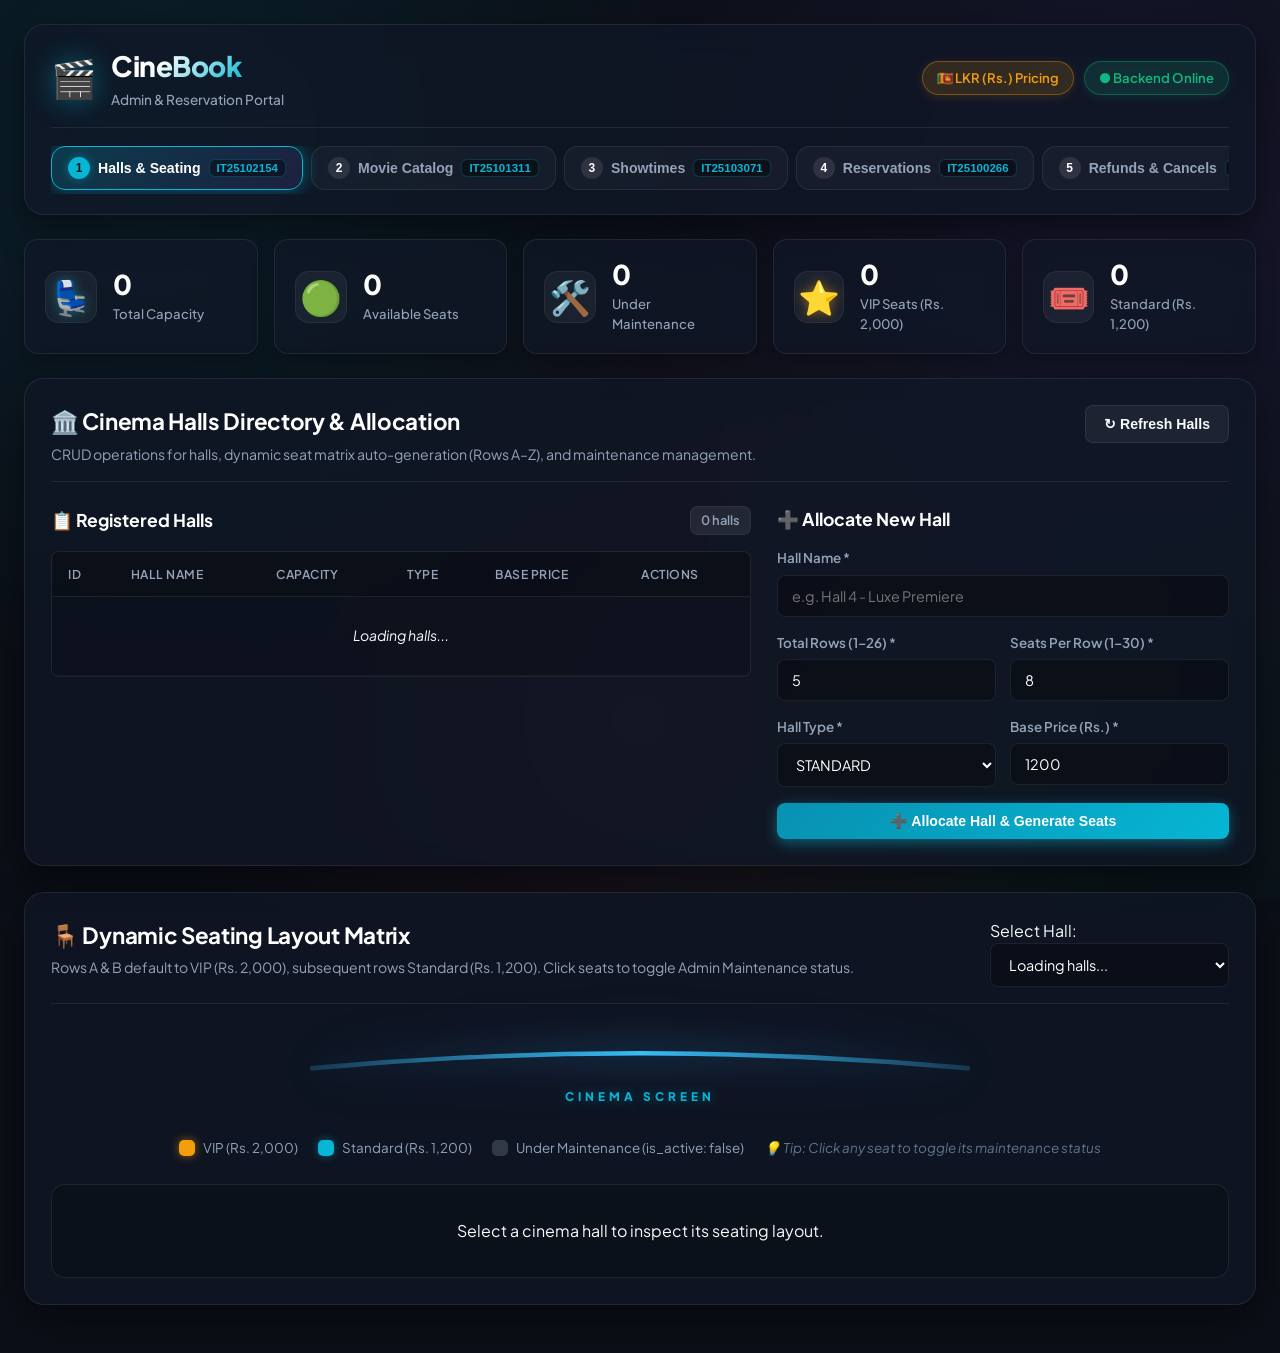
==== commit 39ba481e: "feat: fix data binding bug, redesign glassmorphism UI, and enforce business validations" ====
--- a/backend/src/main/resources/static/index.html
+++ b/backend/src/main/resources/static/index.html
@@ -4,7 +4,7 @@
     <meta charset="UTF-8">
     <meta name="viewport" content="width=device-width, initial-scale=1.0">
     <title>🎬 CineBook - Web-Based Cinema Ticket Reservation System</title>
-    <link rel="stylesheet" href="style.css">
+    <link rel="stylesheet" href="style.css?v=2">
     <link rel="preconnect" href="https://fonts.googleapis.com">
     <link rel="preconnect" href="https://fonts.gstatic.com" crossorigin>
     <link href="https://fonts.googleapis.com/css2?family=Plus+Jakarta+Sans:wght@300;400;500;600;700;800&display=swap" rel="stylesheet">
@@ -704,6 +704,6 @@
 <!-- Custom Tooltip for Seats -->
 <div class="seat-tooltip" id="seatTooltip"></div>
 
-<script src="app.js"></script>
+<script src="app.js?v=2"></script>
 </body>
 </html>
--- a/backend/src/main/resources/static/style.css
+++ b/backend/src/main/resources/static/style.css
@@ -1,37 +1,52 @@
 /* ======================================================================
    CineBook - Web-Based Cinema Ticket Reservation System
-   Atmospheric Cinema Glassmorphism UI Style Sheet
+   Ultra-Modern Dark Cinema Glassmorphism Style Sheet
    ====================================================================== */
 
 :root {
-    --bg-main: #0b0f19;
-    --bg-card: rgba(18, 24, 38, 0.85);
-    --bg-card-hover: rgba(26, 34, 52, 0.95);
-    --bg-input: rgba(13, 17, 28, 0.9);
+    /* Primary Color Palette */
+    --bg-main: #0B0F17;
+    --bg-surface: #111827;
+    --bg-card: rgba(17, 24, 39, 0.7);
+    --bg-card-hover: rgba(24, 34, 53, 0.85);
+    --bg-input: rgba(11, 15, 23, 0.85);
     --border-color: rgba(255, 255, 255, 0.08);
-    --border-color-glow: rgba(56, 189, 248, 0.35);
-
-    --text-primary: #f8fafc;
-    --text-secondary: #94a3b8;
-    --text-muted: #64748b;
-
-    --primary: #38bdf8;
-    --primary-glow: rgba(56, 189, 248, 0.4);
-    --accent: #f59e0b;
-    --accent-glow: rgba(245, 158, 11, 0.4);
-    --success: #10b981;
-    --danger: #ef4444;
-    --warning: #f59e0b;
-
-    --seat-vip: #f59e0b;
-    --seat-standard: #3b82f6;
-    --seat-selected: #10b981;
-    --seat-booked: #ef4444;
-    --seat-maintenance: #475569;
-
+    --border-color-glow: rgba(6, 182, 212, 0.4);
+
+    --text-primary: #F8FAFC;
+    --text-secondary: #94A3B8;
+    --text-muted: #64748B;
+
+    /* Accent Gradients & Neon Highlights */
+    --neon-cyan: #06B6D4;
+    --cyan-glow: rgba(6, 182, 212, 0.45);
+    --electric-violet: #8B5CF6;
+    --violet-glow: rgba(139, 92, 246, 0.4);
+    --hot-crimson: #F43F5E;
+    --crimson-glow: rgba(244, 63, 94, 0.45);
+
+    --primary: #06B6D4;
+    --primary-glow: rgba(6, 182, 212, 0.45);
+    --accent: #8B5CF6;
+    --accent-glow: rgba(139, 92, 246, 0.4);
+    --success: #10B981;
+    --danger: #F43F5E;
+    --warning: #F59E0B;
+
+    /* Module 1 Seating Color Matrix */
+    --seat-vip: #F59E0B;
+    --seat-vip-glow: rgba(245, 158, 11, 0.55);
+    --seat-standard: #06B6D4;
+    --seat-standard-glow: rgba(6, 182, 212, 0.4);
+    --seat-selected: #10B981;
+    --seat-selected-glow: rgba(16, 185, 129, 0.7);
+    --seat-booked: #1E293B;
+    --seat-maintenance: #4B5563;
+
+    /* Geometry & Timing */
     --radius-sm: 8px;
-    --radius-md: 12px;
-    --radius-lg: 18px;
+    --radius-md: 14px;
+    --radius-lg: 20px;
     --transition: all 0.25s cubic-bezier(0.4, 0, 0.2, 1);
 }
 
@@ -45,18 +60,20 @@
     font-family: 'Plus Jakarta Sans', -apple-system, BlinkMacSystemFont, 'Segoe UI', Roboto, sans-serif;
     background-color: var(--bg-main);
     background-image: 
-        radial-gradient(circle at 15% 10%, rgba(56, 189, 248, 0.08) 0%, transparent 35%),
-        radial-gradient(circle at 85% 30%, rgba(245, 158, 11, 0.06) 0%, transparent 40%),
-        radial-gradient(circle at 50% 90%, rgba(16, 185, 129, 0.05) 0%, transparent 50%);
+        radial-gradient(circle at 12% 15%, rgba(6, 182, 212, 0.10) 0%, transparent 40%),
+        radial-gradient(circle at 88% 22%, rgba(139, 92, 246, 0.09) 0%, transparent 45%),
+        radial-gradient(circle at 50% 80%, rgba(244, 63, 94, 0.07) 0%, transparent 50%),
+        radial-gradient(circle at 80% 90%, rgba(16, 185, 129, 0.05) 0%, transparent 40%);
     background-attachment: fixed;
     color: var(--text-primary);
     min-height: 100vh;
     padding: 24px;
     line-height: 1.5;
+    -webkit-font-smoothing: antialiased;
 }
 
 .app-container {
-    max-width: 1380px;
+    max-width: 1400px;
     margin: 0 auto;
 }
 
@@ -69,9 +86,9 @@
     -webkit-backdrop-filter: blur(16px);
     border: 1px solid var(--border-color);
     border-radius: var(--radius-lg);
-    padding: 18px 24px;
+    padding: 20px 26px;
     margin-bottom: 24px;
-    box-shadow: 0 10px 30px rgba(0, 0, 0, 0.4);
+    box-shadow: 0 12px 35px rgba(0, 0, 0, 0.5);
 }
 
 .brand-area {
@@ -90,15 +107,15 @@
 }
 
 .brand-icon {
-    font-size: 2.2rem;
-    filter: drop-shadow(0 0 12px var(--primary-glow));
+    font-size: 2.3rem;
+    filter: drop-shadow(0 0 14px var(--cyan-glow));
 }
 
 .brand-text h1 {
-    font-size: 1.7rem;
+    font-size: 1.75rem;
     font-weight: 800;
     letter-spacing: -0.5px;
-    background: linear-gradient(135deg, #ffffff 40%, var(--primary));
+    background: linear-gradient(135deg, #FFFFFF 30%, var(--neon-cyan) 80%, var(--electric-violet) 100%);
     -webkit-background-clip: text;
     -webkit-text-fill-color: transparent;
 }
@@ -117,25 +134,33 @@
 
 .currency-badge {
     background: rgba(245, 158, 11, 0.15);
-    color: var(--accent);
-    border: 1px solid rgba(245, 158, 11, 0.3);
-    padding: 5px 12px;
+    color: var(--warning);
+    border: 1px solid rgba(245, 158, 11, 0.35);
+    padding: 6px 14px;
     border-radius: 999px;
-    font-size: 0.8rem;
+    font-size: 0.82rem;
     font-weight: 600;
+    box-shadow: 0 2px 10px rgba(245, 158, 11, 0.15);
 }
 
 .status-badge {
-    padding: 5px 12px;
+    padding: 6px 14px;
     border-radius: 999px;
-    font-size: 0.8rem;
+    font-size: 0.82rem;
     font-weight: 600;
 }
 
 .badge-online {
     background: rgba(16, 185, 129, 0.15);
     color: var(--success);
-    border: 1px solid rgba(16, 185, 129, 0.3);
+    border: 1px solid rgba(16, 185, 129, 0.35);
+    box-shadow: 0 2px 10px rgba(16, 185, 129, 0.15);
+}
+
+.badge-error {
+    background: rgba(244, 63, 94, 0.15);
+    color: var(--danger);
+    border: 1px solid rgba(244, 63, 94, 0.35);
 }
 
 /* Navigation Tabs */
@@ -164,41 +189,44 @@
 
 .nav-tab:hover {
     background: rgba(255, 255, 255, 0.08);
-    color: #ffffff;
-    transform: translateY(-1px);
+    color: #FFFFFF;
+    transform: translateY(-2px);
+    border-color: rgba(255, 255, 255, 0.16);
 }
 
 .nav-tab.active {
-    background: linear-gradient(135deg, rgba(56, 189, 248, 0.2), rgba(56, 189, 248, 0.05));
-    border-color: var(--primary);
-    color: #ffffff;
-    box-shadow: 0 0 15px var(--primary-glow);
+    background: linear-gradient(135deg, rgba(6, 182, 212, 0.22), rgba(139, 92, 246, 0.12));
+    border-color: var(--neon-cyan);
+    color: #FFFFFF;
+    box-shadow: 0 0 18px var(--cyan-glow);
 }
 
 .tab-num {
     background: rgba(255, 255, 255, 0.1);
-    color: #ffffff;
+    color: #FFFFFF;
     border-radius: 50%;
-    width: 20px;
-    height: 20px;
+    width: 22px;
+    height: 22px;
     display: flex;
     align-items: center;
     justify-content: center;
     font-size: 0.75rem;
+    font-weight: 700;
 }
 
 .nav-tab.active .tab-num {
-    background: var(--primary);
-    color: #0b0f19;
-    font-weight: 700;
+    background: var(--neon-cyan);
+    color: #0B0F17;
+    box-shadow: 0 0 10px var(--cyan-glow);
 }
 
 .student-id {
     font-size: 0.72rem;
-    padding: 2px 6px;
-    background: rgba(0, 0, 0, 0.35);
-    border-radius: 4px;
-    color: var(--primary);
+    padding: 2px 7px;
+    background: rgba(0, 0, 0, 0.4);
+    border-radius: 6px;
+    color: var(--neon-cyan);
+    border: 1px solid rgba(6, 182, 212, 0.25);
 }
 
 /* ==============================================================
@@ -206,7 +234,7 @@
    ============================================================== */
 .stats-grid {
     display: grid;
-    grid-template-columns: repeat(auto-fit, minmax(210px, 1fr));
+    grid-template-columns: repeat(auto-fit, minmax(220px, 1fr));
     gap: 16px;
     margin-bottom: 24px;
 }
@@ -217,44 +245,53 @@
     -webkit-backdrop-filter: blur(12px);
     border: 1px solid var(--border-color);
     border-radius: var(--radius-md);
-    padding: 18px;
+    padding: 20px;
     display: flex;
     align-items: center;
     gap: 16px;
     transition: var(--transition);
-    box-shadow: 0 4px 15px rgba(0, 0, 0, 0.25);
+    box-shadow: 0 6px 20px rgba(0, 0, 0, 0.3);
 }
 
 .stat-card:hover {
-    transform: translateY(-2px);
+    transform: translateY(-3px) scale(1.01);
     border-color: var(--border-color-glow);
-    box-shadow: 0 8px 25px rgba(0, 0, 0, 0.4);
+    box-shadow: 0 12px 30px rgba(0, 0, 0, 0.5), 0 0 15px var(--cyan-glow);
 }
 
 .stat-icon {
-    font-size: 2rem;
-    width: 48px;
-    height: 48px;
-    border-radius: 12px;
+    font-size: 2.1rem;
+    width: 52px;
+    height: 52px;
+    border-radius: 14px;
     background: rgba(255, 255, 255, 0.05);
     display: flex;
     align-items: center;
     justify-content: center;
+    border: 1px solid rgba(255, 255, 255, 0.06);
 }
 
 .stat-val {
-    font-size: 1.6rem;
+    font-size: 1.7rem;
     font-weight: 800;
-    color: #ffffff;
+    color: #FFFFFF;
     line-height: 1.1;
+    letter-spacing: -0.5px;
 }
 
 .stat-lbl {
-    font-size: 0.8rem;
+    font-size: 0.82rem;
     color: var(--text-secondary);
     font-weight: 500;
     margin-top: 4px;
 }
+
+/* Specific Card Accent Borders */
+.stat-capacity .stat-icon { color: var(--neon-cyan); text-shadow: 0 0 12px var(--cyan-glow); }
+.stat-available .stat-icon { color: var(--success); }
+.stat-maint .stat-icon { color: var(--text-muted); }
+.stat-vip .stat-icon { color: var(--warning); text-shadow: 0 0 12px var(--seat-vip-glow); }
+.stat-standard .stat-icon { color: var(--neon-cyan); }
 
 /* ==============================================================
    3. TAB PANES & CONTENT CARDS
@@ -269,19 +306,19 @@
 }
 
 @keyframes fadeIn {
-    from { opacity: 0; transform: translateY(6px); }
+    from { opacity: 0; transform: translateY(8px); }
     to { opacity: 1; transform: translateY(0); }
 }
 
 .content-card {
     background: var(--bg-card);
-    backdrop-filter: blur(16px);
-    -webkit-backdrop-filter: blur(16px);
+    backdrop-filter: blur(12px);
+    -webkit-backdrop-filter: blur(12px);
     border: 1px solid var(--border-color);
     border-radius: var(--radius-lg);
-    padding: 24px;
+    padding: 26px;
     margin-bottom: 24px;
-    box-shadow: 0 10px 30px rgba(0, 0, 0, 0.35);
+    box-shadow: 0 14px 40px rgba(0, 0, 0, 0.45);
 }
 
 .card-header {
@@ -296,28 +333,29 @@
 }
 
 .card-title {
-    font-size: 1.35rem;
+    font-size: 1.4rem;
     font-weight: 700;
-    color: #ffffff;
-    display: flex;
-    align-items: center;
-    gap: 8px;
+    color: #FFFFFF;
+    display: flex;
+    align-items: center;
+    gap: 10px;
+    letter-spacing: -0.3px;
 }
 
 .card-desc {
     font-size: 0.88rem;
     color: var(--text-secondary);
-    margin-top: 4px;
+    margin-top: 5px;
 }
 
 /* Split Layout */
 .split-layout {
     display: grid;
-    grid-template-columns: 1.5fr 1fr;
-    gap: 24px;
-}
-
-@media (max-width: 992px) {
+    grid-template-columns: 1.55fr 1fr;
+    gap: 26px;
+}
+
+@media (max-width: 1024px) {
     .split-layout {
         grid-template-columns: 1fr;
     }
@@ -327,22 +365,23 @@
     display: flex;
     justify-content: space-between;
     align-items: center;
-    margin-bottom: 14px;
+    margin-bottom: 16px;
 }
 
 .col-header h3 {
-    font-size: 1.05rem;
+    font-size: 1.1rem;
     font-weight: 700;
-    color: #ffffff;
+    color: #FFFFFF;
 }
 
 .badge {
     background: rgba(255, 255, 255, 0.08);
     color: var(--text-secondary);
-    padding: 3px 8px;
-    border-radius: 6px;
-    font-size: 0.78rem;
+    padding: 4px 10px;
+    border-radius: 8px;
+    font-size: 0.8rem;
     font-weight: 600;
+    border: 1px solid rgba(255, 255, 255, 0.06);
 }
 
 /* ==============================================================
@@ -352,6 +391,7 @@
     overflow-x: auto;
     border-radius: var(--radius-sm);
     border: 1px solid var(--border-color);
+    background: rgba(11, 15, 23, 0.4);
 }
 
 .data-table {
@@ -362,45 +402,49 @@
 }
 
 .data-table th {
-    background: rgba(0, 0, 0, 0.4);
+    background: rgba(11, 15, 23, 0.7);
     color: var(--text-secondary);
-    padding: 12px 14px;
+    padding: 13px 16px;
     font-weight: 600;
     border-bottom: 1px solid var(--border-color);
     white-space: nowrap;
+    text-transform: uppercase;
+    font-size: 0.76rem;
+    letter-spacing: 0.5px;
 }
 
 .data-table td {
-    padding: 12px 14px;
+    padding: 13px 16px;
     border-bottom: 1px solid rgba(255, 255, 255, 0.04);
     color: var(--text-primary);
 }
 
 .data-table tr:hover {
-    background: rgba(255, 255, 255, 0.02);
+    background: rgba(255, 255, 255, 0.03);
 }
 
 .loading-td {
     text-align: center;
     color: var(--text-muted);
-    padding: 24px !important;
+    padding: 28px !important;
+    font-style: italic;
 }
 
 .action-btns {
     display: flex;
-    gap: 6px;
+    gap: 8px;
 }
 
 /* ==============================================================
    5. FORMS & INPUTS
    ============================================================== */
 .form-group {
-    margin-bottom: 14px;
+    margin-bottom: 16px;
 }
 
 .form-group label {
     display: block;
-    font-size: 0.82rem;
+    font-size: 0.84rem;
     font-weight: 600;
     color: var(--text-secondary);
     margin-bottom: 6px;
@@ -409,7 +453,7 @@
 .form-row {
     display: grid;
     grid-template-columns: 1fr 1fr;
-    gap: 12px;
+    gap: 14px;
 }
 
 input[type="text"],
@@ -424,9 +468,9 @@
     background: var(--bg-input);
     border: 1px solid var(--border-color);
     border-radius: var(--radius-sm);
-    padding: 10px 12px;
-    color: #ffffff;
-    font-size: 0.88rem;
+    padding: 11px 14px;
+    color: #FFFFFF;
+    font-size: 0.9rem;
     font-family: inherit;
     transition: var(--transition);
 }
@@ -435,32 +479,34 @@
 select:focus,
 textarea:focus {
     outline: none;
-    border-color: var(--primary);
-    box-shadow: 0 0 10px var(--primary-glow);
+    border-color: var(--neon-cyan);
+    box-shadow: 0 0 12px var(--cyan-glow);
+    background: rgba(17, 24, 39, 0.95);
 }
 
 select option {
-    background: #0f172a;
-    color: #ffffff;
+    background: #111827;
+    color: #FFFFFF;
 }
 
 .form-notice {
-    background: rgba(56, 189, 248, 0.08);
-    border: 1px solid rgba(56, 189, 248, 0.2);
+    background: rgba(6, 182, 212, 0.08);
+    border: 1px solid rgba(6, 182, 212, 0.25);
     border-radius: var(--radius-sm);
-    padding: 10px 12px;
-    font-size: 0.8rem;
-    color: var(--primary);
-    margin-bottom: 14px;
-}
-
-/* Buttons */
+    padding: 12px 14px;
+    font-size: 0.82rem;
+    color: var(--neon-cyan);
+    margin-bottom: 16px;
+    line-height: 1.45;
+}
+
+/* Modern Scale-Hover Buttons */
 .btn {
     display: inline-flex;
     align-items: center;
     justify-content: center;
     gap: 6px;
-    padding: 10px 16px;
+    padding: 10px 18px;
     border-radius: var(--radius-sm);
     font-size: 0.88rem;
     font-weight: 600;
@@ -469,50 +515,72 @@
     transition: var(--transition);
 }
 
+.btn:hover:not(:disabled) {
+    transform: translateY(-2px) scale(1.02);
+}
+
+.btn:active:not(:disabled) {
+    transform: translateY(0) scale(0.99);
+}
+
 .btn-primary {
-    background: linear-gradient(135deg, #0284c7, #0ea5e9);
-    color: #ffffff;
-    box-shadow: 0 4px 12px var(--primary-glow);
-}
-
-.btn-primary:hover {
-    background: linear-gradient(135deg, #0ea5e9, #38bdf8);
-    transform: translateY(-1px);
-    box-shadow: 0 6px 16px var(--primary-glow);
+    background: linear-gradient(135deg, #0891B2, #06B6D4);
+    color: #FFFFFF;
+    box-shadow: 0 4px 14px var(--cyan-glow);
+}
+
+.btn-primary:hover:not(:disabled) {
+    background: linear-gradient(135deg, #06B6D4, #22D3EE);
+    box-shadow: 0 6px 20px var(--cyan-glow);
 }
 
 .btn-secondary {
-    background: rgba(255, 255, 255, 0.08);
+    background: rgba(255, 255, 255, 0.06);
     color: var(--text-primary);
     border: 1px solid var(--border-color);
 }
 
-.btn-secondary:hover {
-    background: rgba(255, 255, 255, 0.15);
+.btn-secondary:hover:not(:disabled) {
+    background: rgba(255, 255, 255, 0.12);
+    border-color: rgba(255, 255, 255, 0.2);
 }
 
 .btn-success {
-    background: linear-gradient(135deg, #059669, #10b981);
-    color: #ffffff;
-}
-
-.btn-success:hover {
-    background: linear-gradient(135deg, #10b981, #34d399);
+    background: linear-gradient(135deg, #059669, #10B981);
+    color: #FFFFFF;
+    box-shadow: 0 4px 14px rgba(16, 185, 129, 0.35);
+}
+
+.btn-success:hover:not(:disabled) {
+    background: linear-gradient(135deg, #10B981, #34D399);
+    box-shadow: 0 6px 20px rgba(16, 185, 129, 0.5);
 }
 
 .btn-warning {
-    background: linear-gradient(135deg, #d97706, #f59e0b);
-    color: #ffffff;
+    background: linear-gradient(135deg, #D97706, #F59E0B);
+    color: #FFFFFF;
+    box-shadow: 0 4px 14px var(--seat-vip-glow);
+}
+
+.btn-warning:hover:not(:disabled) {
+    background: linear-gradient(135deg, #F59E0B, #FBBF24);
+    box-shadow: 0 6px 20px var(--seat-vip-glow);
 }
 
 .btn-danger {
-    background: linear-gradient(135deg, #dc2626, #ef4444);
-    color: #ffffff;
+    background: linear-gradient(135deg, #E11D48, #F43F5E);
+    color: #FFFFFF;
+    box-shadow: 0 4px 14px var(--crimson-glow);
+}
+
+.btn-danger:hover:not(:disabled) {
+    background: linear-gradient(135deg, #F43F5E, #FB7185);
+    box-shadow: 0 6px 20px var(--crimson-glow);
 }
 
 .btn-sm {
-    padding: 6px 10px;
-    font-size: 0.78rem;
+    padding: 6px 12px;
+    font-size: 0.8rem;
 }
 
 .btn-block {
@@ -526,16 +594,16 @@
 }
 
 /* ==============================================================
-   6. SEATING MATRIX & CINEMA SCREEN
+   6. SEATING MATRIX & GLOWING CINEMA SCREEN
    ============================================================== */
 .layout-viewer-card {
-    margin-top: 24px;
+    margin-top: 26px;
 }
 
 .screen-wrapper {
-    margin: 20px auto 30px;
+    margin: 20px auto 32px;
     text-align: center;
-    max-width: 650px;
+    max-width: 660px;
 }
 
 .cinema-screen {
@@ -545,51 +613,52 @@
 
 .screen-curve-svg {
     width: 100%;
-    height: 35px;
-    filter: drop-shadow(0 0 12px var(--primary-glow));
+    height: 38px;
+    filter: drop-shadow(0 0 16px rgba(6, 182, 212, 0.75)) drop-shadow(0 0 28px rgba(139, 92, 246, 0.4));
 }
 
 .screen-label {
     display: block;
-    font-size: 0.72rem;
-    font-weight: 700;
-    letter-spacing: 3px;
-    color: var(--primary);
-    margin-top: 4px;
+    font-size: 0.74rem;
+    font-weight: 800;
+    letter-spacing: 4px;
+    color: var(--neon-cyan);
+    margin-top: 6px;
+    text-shadow: 0 0 12px var(--cyan-glow);
 }
 
 .mini-screen .screen-curve-svg {
-    height: 25px;
+    height: 26px;
 }
 
 /* Seat Legend */
 .seat-legend {
     display: flex;
     justify-content: center;
-    gap: 18px;
-    margin-bottom: 24px;
+    gap: 20px;
+    margin-bottom: 26px;
     flex-wrap: wrap;
-    font-size: 0.82rem;
+    font-size: 0.84rem;
     color: var(--text-secondary);
 }
 
 .legend-item {
     display: flex;
     align-items: center;
-    gap: 6px;
+    gap: 8px;
 }
 
 .legend-dot {
-    width: 14px;
-    height: 14px;
-    border-radius: 4px;
-}
-
-.dot-vip { background: var(--seat-vip); box-shadow: 0 0 8px var(--accent-glow); }
-.dot-standard { background: var(--seat-standard); }
+    width: 16px;
+    height: 16px;
+    border-radius: 5px;
+}
+
+.dot-vip { background: var(--seat-vip); box-shadow: 0 0 10px var(--seat-vip-glow); }
+.dot-standard { background: var(--seat-standard); box-shadow: 0 0 8px var(--cyan-glow); }
 .dot-available { background: var(--seat-standard); }
-.dot-selected { background: var(--seat-selected); box-shadow: 0 0 8px rgba(16, 185, 129, 0.6); }
-.dot-booked { background: var(--seat-booked); }
+.dot-selected { background: var(--seat-selected); box-shadow: 0 0 12px var(--seat-selected-glow); }
+.dot-booked { background: var(--seat-booked); border: 1px solid rgba(255, 255, 255, 0.1); }
 .dot-maintenance { background: var(--seat-maintenance); opacity: 0.6; }
 
 .hint-text {
@@ -599,38 +668,38 @@
 
 /* Seat Matrix Container */
 .seat-matrix-wrapper {
-    background: rgba(0, 0, 0, 0.3);
+    background: rgba(11, 15, 23, 0.5);
     border: 1px solid var(--border-color);
     border-radius: var(--radius-md);
-    padding: 30px 20px;
+    padding: 34px 24px;
     display: flex;
     flex-direction: column;
     align-items: center;
-    gap: 10px;
+    gap: 12px;
     overflow-x: auto;
 }
 
 .matrix-row {
     display: flex;
     align-items: center;
-    gap: 8px;
+    gap: 9px;
 }
 
 .row-label {
-    width: 24px;
-    font-size: 0.82rem;
+    width: 26px;
+    font-size: 0.84rem;
     font-weight: 700;
     color: var(--text-muted);
     text-align: center;
 }
 
-/* Individual Seat Styling */
+/* Individual Seat Button */
 .seat-btn {
-    width: 36px;
-    height: 36px;
-    border-radius: 8px;
+    width: 38px;
+    height: 38px;
+    border-radius: 9px;
     border: none;
-    font-size: 0.72rem;
+    font-size: 0.74rem;
     font-weight: 700;
     cursor: pointer;
     display: flex;
@@ -642,28 +711,30 @@
 }
 
 .seat-btn:hover:not(:disabled) {
-    transform: scale(1.15) translateY(-2px);
+    transform: scale(1.18) translateY(-3px);
     z-index: 5;
 }
 
-/* Seat Types */
+/* VIP Seats: Glowing Gold/Amber (#F59E0B) */
 .seat-btn.seat-vip {
-    background: linear-gradient(135deg, #fbbf24, #d97706);
-    color: #1e1b4b;
-    box-shadow: 0 2px 8px rgba(245, 158, 11, 0.3);
-}
-
+    background: linear-gradient(135deg, #FBBF24, #D97706);
+    color: #1E1B4B;
+    box-shadow: 0 2px 10px var(--seat-vip-glow), inset 0 1px 0 rgba(255, 255, 255, 0.4);
+}
+
+/* Standard Seats: Neon Cyan (#06B6D4) */
 .seat-btn.seat-standard {
-    background: linear-gradient(135deg, #60a5fa, #2563eb);
-    color: #ffffff;
-    box-shadow: 0 2px 6px rgba(37, 99, 235, 0.25);
-}
-
+    background: linear-gradient(135deg, #22D3EE, #0891B2);
+    color: #FFFFFF;
+    box-shadow: 0 2px 8px var(--seat-standard-glow), inset 0 1px 0 rgba(255, 255, 255, 0.3);
+}
+
+/* Selected Seats: Vibrant Emerald (#10B981) */
 .seat-btn.seat-selected {
-    background: linear-gradient(135deg, #34d399, #059669) !important;
-    color: #ffffff !important;
-    box-shadow: 0 0 14px rgba(16, 185, 129, 0.8) !important;
-    animation: seatPulse 1.5s infinite;
+    background: linear-gradient(135deg, #34D399, #059669) !important;
+    color: #FFFFFF !important;
+    box-shadow: 0 0 16px var(--seat-selected-glow), 0 0 24px rgba(16, 185, 129, 0.4) !important;
+    animation: seatPulse 1.4s infinite;
 }
 
 @keyframes seatPulse {
@@ -673,19 +744,22 @@
 }
 
 .seat-btn.seat-booked {
-    background: #334155;
-    color: #94a3b8;
+    background: #1E293B;
+    color: #64748B;
     cursor: not-allowed !important;
+    opacity: 0.6;
+    text-decoration: line-through;
+    border: 1px solid rgba(255, 255, 255, 0.05);
+}
+
+/* Maintenance Seats: Muted Slate (#4B5563) */
+.seat-btn.seat-maintenance {
+    background: #4B5563;
+    color: #CBD5E1;
     opacity: 0.55;
-    text-decoration: line-through;
-}
-
-.seat-btn.seat-maintenance {
-    background: #475569;
-    color: #94a3b8;
-    opacity: 0.45;
     cursor: not-allowed;
-    background-image: repeating-linear-gradient(45deg, transparent, transparent 4px, rgba(0,0,0,0.2) 4px, rgba(0,0,0,0.2) 8px);
+    background-image: repeating-linear-gradient(45deg, transparent, transparent 4px, rgba(0, 0, 0, 0.25) 4px, rgba(0, 0, 0, 0.25) 8px);
+    border: 1px solid rgba(255, 255, 255, 0.06);
 }
 
 /* ==============================================================
@@ -699,51 +773,58 @@
 }
 
 .btn-filter {
-    background: rgba(255, 255, 255, 0.05);
+    background: rgba(255, 255, 255, 0.04);
     border: 1px solid var(--border-color);
     color: var(--text-secondary);
-    padding: 6px 12px;
+    padding: 7px 14px;
     border-radius: 999px;
-    font-size: 0.8rem;
+    font-size: 0.82rem;
     font-weight: 600;
     cursor: pointer;
     transition: var(--transition);
 }
 
+.btn-filter:hover {
+    background: rgba(255, 255, 255, 0.09);
+    color: #FFFFFF;
+}
+
 .btn-filter.active {
-    background: var(--primary);
-    color: #0b0f19;
-    border-color: var(--primary);
+    background: var(--neon-cyan);
+    color: #0B0F17;
+    border-color: var(--neon-cyan);
+    box-shadow: 0 0 14px var(--cyan-glow);
 }
 
 .movie-grid {
     display: grid;
-    grid-template-columns: repeat(auto-fill, minmax(280px, 1fr));
-    gap: 20px;
+    grid-template-columns: repeat(auto-fill, minmax(290px, 1fr));
+    gap: 22px;
 }
 
 .movie-card {
-    background: rgba(13, 17, 28, 0.8);
+    background: rgba(17, 24, 39, 0.85);
     border: 1px solid var(--border-color);
     border-radius: var(--radius-md);
     overflow: hidden;
     transition: var(--transition);
     display: flex;
     flex-direction: column;
+    box-shadow: 0 8px 24px rgba(0, 0, 0, 0.35);
 }
 
 .movie-card:hover {
-    transform: translateY(-4px);
+    transform: translateY(-5px);
     border-color: var(--border-color-glow);
-    box-shadow: 0 12px 30px rgba(0, 0, 0, 0.5);
+    box-shadow: 0 16px 36px rgba(0, 0, 0, 0.55), 0 0 18px var(--cyan-glow);
 }
 
 .movie-poster-box {
-    height: 200px;
+    height: 210px;
     width: 100%;
     overflow: hidden;
     position: relative;
-    background: #1e293b;
+    background: #111827;
 }
 
 .movie-poster-img {
@@ -754,21 +835,21 @@
 }
 
 .movie-card:hover .movie-poster-img {
-    transform: scale(1.05);
+    transform: scale(1.06);
 }
 
 .movie-rating-badge {
     position: absolute;
     top: 10px;
     right: 10px;
-    background: rgba(0, 0, 0, 0.75);
-    backdrop-filter: blur(4px);
-    padding: 3px 8px;
-    border-radius: 4px;
+    background: rgba(11, 15, 23, 0.85);
+    backdrop-filter: blur(6px);
+    padding: 4px 9px;
+    border-radius: 6px;
     font-size: 0.75rem;
     font-weight: 700;
-    color: #ffffff;
-    border: 1px solid rgba(255, 255, 255, 0.2);
+    color: #FFFFFF;
+    border: 1px solid rgba(255, 255, 255, 0.15);
 }
 
 .movie-status-pill {
@@ -777,38 +858,40 @@
     left: 10px;
     font-size: 0.72rem;
     font-weight: 700;
-    padding: 3px 8px;
+    padding: 3px 9px;
     border-radius: 999px;
     text-transform: uppercase;
-}
-
-.status-active { background: rgba(16, 185, 129, 0.9); color: #ffffff; }
-.status-archived { background: rgba(100, 116, 139, 0.9); color: #ffffff; }
+    letter-spacing: 0.5px;
+}
+
+.status-active { background: rgba(16, 185, 129, 0.95); color: #FFFFFF; }
+.status-archived { background: rgba(100, 116, 139, 0.95); color: #FFFFFF; }
 
 .movie-body {
-    padding: 16px;
+    padding: 18px;
     display: flex;
     flex-direction: column;
     flex-grow: 1;
 }
 
 .movie-title {
-    font-size: 1.1rem;
+    font-size: 1.15rem;
     font-weight: 700;
-    color: #ffffff;
-    margin-bottom: 4px;
+    color: #FFFFFF;
+    margin-bottom: 5px;
+    line-height: 1.3;
 }
 
 .movie-meta {
-    font-size: 0.8rem;
+    font-size: 0.82rem;
     color: var(--text-muted);
     margin-bottom: 10px;
 }
 
 .movie-desc {
-    font-size: 0.82rem;
+    font-size: 0.84rem;
     color: var(--text-secondary);
-    line-height: 1.4;
+    line-height: 1.45;
     margin-bottom: 16px;
     flex-grow: 1;
     display: -webkit-box;
@@ -821,7 +904,7 @@
     display: flex;
     gap: 8px;
     border-top: 1px solid var(--border-color);
-    padding-top: 12px;
+    padding-top: 14px;
 }
 
 /* ==============================================================
@@ -830,35 +913,36 @@
 .booking-layout-grid {
     display: grid;
     grid-template-columns: 1.6fr 1fr;
-    gap: 24px;
-}
-
-@media (max-width: 992px) {
+    gap: 26px;
+}
+
+@media (max-width: 1024px) {
     .booking-layout-grid {
         grid-template-columns: 1fr;
     }
 }
 
 .booking-checkout-panel {
-    background: rgba(13, 17, 28, 0.9);
+    background: rgba(17, 24, 39, 0.85);
     border: 1px solid var(--border-color);
     border-radius: var(--radius-md);
-    padding: 20px;
+    padding: 22px;
 }
 
 .booking-checkout-panel h3 {
-    font-size: 1.15rem;
+    font-size: 1.2rem;
     font-weight: 700;
-    margin-bottom: 14px;
-    color: #ffffff;
+    margin-bottom: 16px;
+    color: #FFFFFF;
 }
 
 .session-brief {
-    background: rgba(255, 255, 255, 0.03);
+    background: rgba(255, 255, 255, 0.04);
     border-radius: var(--radius-sm);
-    padding: 10px 12px;
-    font-size: 0.84rem;
+    padding: 12px 14px;
+    font-size: 0.86rem;
     margin-bottom: 16px;
+    border: 1px solid rgba(255, 255, 255, 0.05);
 }
 
 .selected-seats-box {
@@ -866,31 +950,31 @@
 }
 
 .box-lbl {
-    font-size: 0.82rem;
+    font-size: 0.84rem;
     color: var(--text-secondary);
     font-weight: 600;
-    margin-bottom: 6px;
+    margin-bottom: 8px;
 }
 
 .selected-tags {
     display: flex;
     flex-wrap: wrap;
-    gap: 6px;
-    min-height: 32px;
+    gap: 7px;
+    min-height: 34px;
 }
 
 .seat-tag {
-    background: rgba(16, 185, 129, 0.15);
+    background: rgba(16, 185, 129, 0.18);
     color: var(--success);
-    border: 1px solid rgba(16, 185, 129, 0.3);
-    padding: 3px 8px;
-    border-radius: 4px;
-    font-size: 0.78rem;
+    border: 1px solid rgba(16, 185, 129, 0.35);
+    padding: 4px 9px;
+    border-radius: 6px;
+    font-size: 0.8rem;
     font-weight: 700;
 }
 
 .empty-tag {
-    font-size: 0.8rem;
+    font-size: 0.82rem;
     color: var(--text-muted);
 }
 
@@ -904,7 +988,7 @@
 }
 
 .voucher-msg {
-    font-size: 0.78rem;
+    font-size: 0.8rem;
     margin-top: 6px;
     font-weight: 600;
 }
@@ -913,18 +997,19 @@
 .voucher-msg.error { color: var(--danger); }
 
 .price-breakdown {
-    background: rgba(0, 0, 0, 0.25);
+    background: rgba(11, 15, 23, 0.6);
     border-radius: var(--radius-sm);
-    padding: 12px;
-    margin-bottom: 16px;
+    padding: 14px;
+    margin-bottom: 18px;
+    border: 1px solid rgba(255, 255, 255, 0.04);
 }
 
 .price-row {
     display: flex;
     justify-content: space-between;
-    font-size: 0.85rem;
+    font-size: 0.86rem;
     color: var(--text-secondary);
-    margin-bottom: 6px;
+    margin-bottom: 7px;
 }
 
 .discount-row {
@@ -932,19 +1017,19 @@
 }
 
 .total-row {
-    font-size: 1.05rem;
+    font-size: 1.1rem;
     font-weight: 800;
-    color: #ffffff;
+    color: #FFFFFF;
     border-top: 1px solid var(--border-color);
-    padding-top: 8px;
-    margin-top: 8px;
+    padding-top: 10px;
+    margin-top: 10px;
     margin-bottom: 0;
 }
 
 .recent-bookings-area {
-    margin-top: 30px;
+    margin-top: 32px;
     border-top: 1px solid var(--border-color);
-    padding-top: 20px;
+    padding-top: 22px;
 }
 
 /* ==============================================================
@@ -956,8 +1041,8 @@
     left: 0;
     right: 0;
     bottom: 0;
-    background: rgba(0, 0, 0, 0.8);
-    backdrop-filter: blur(6px);
+    background: rgba(0, 0, 0, 0.82);
+    backdrop-filter: blur(8px);
     display: none;
     align-items: center;
     justify-content: center;
@@ -974,9 +1059,9 @@
     border: 1px solid var(--border-color-glow);
     border-radius: var(--radius-lg);
     width: 100%;
-    max-width: 500px;
-    padding: 24px;
-    box-shadow: 0 25px 50px rgba(0, 0, 0, 0.7);
+    max-width: 520px;
+    padding: 26px;
+    box-shadow: 0 25px 60px rgba(0, 0, 0, 0.75), 0 0 25px rgba(6, 182, 212, 0.2);
     animation: modalIn 0.25s ease-out;
 }
 
@@ -989,129 +1074,163 @@
     display: flex;
     justify-content: space-between;
     align-items: center;
-    margin-bottom: 18px;
-    padding-bottom: 12px;
+    margin-bottom: 20px;
+    padding-bottom: 14px;
     border-bottom: 1px solid var(--border-color);
 }
 
 .modal-header h3 {
-    font-size: 1.2rem;
+    font-size: 1.25rem;
     font-weight: 700;
-    color: #ffffff;
+    color: #FFFFFF;
 }
 
 .modal-close-btn {
     background: transparent;
     border: none;
     color: var(--text-muted);
-    font-size: 1.5rem;
+    font-size: 1.6rem;
     cursor: pointer;
     line-height: 1;
+    transition: var(--transition);
 }
 
 .modal-close-btn:hover {
-    color: #ffffff;
+    color: #FFFFFF;
+    transform: scale(1.1);
 }
 
 .modal-footer {
     display: flex;
     justify-content: flex-end;
     gap: 10px;
-    margin-top: 20px;
+    margin-top: 22px;
 }
 
 /* Receipt Modal */
 .receipt-dialog {
-    max-width: 440px;
+    max-width: 460px;
 }
 
 .receipt-content {
     background: rgba(255, 255, 255, 0.03);
     border: 1px dashed var(--border-color);
     border-radius: var(--radius-md);
-    padding: 16px;
-    font-size: 0.88rem;
-    line-height: 1.6;
+    padding: 18px;
+    font-size: 0.9rem;
+    line-height: 1.65;
 }
 
 .receipt-item {
     display: flex;
     justify-content: space-between;
-    margin-bottom: 4px;
+    margin-bottom: 5px;
 }
 
 .receipt-total {
-    font-size: 1.1rem;
+    font-size: 1.15rem;
     font-weight: 800;
-    color: var(--primary);
+    color: var(--neon-cyan);
     border-top: 1px solid var(--border-color);
-    padding-top: 8px;
-    margin-top: 8px;
+    padding-top: 10px;
+    margin-top: 10px;
 }
 
 /* Tooltip */
 .seat-tooltip {
     position: fixed;
     pointer-events: none;
-    background: #0f172a;
+    background: #0B0F17;
     border: 1px solid var(--border-color-glow);
-    color: #ffffff;
-    padding: 6px 12px;
-    border-radius: 6px;
-    font-size: 0.78rem;
+    color: #FFFFFF;
+    padding: 7px 14px;
+    border-radius: 7px;
+    font-size: 0.8rem;
     font-weight: 600;
-    box-shadow: 0 8px 20px rgba(0, 0, 0, 0.6);
+    box-shadow: 0 10px 25px rgba(0, 0, 0, 0.7);
     z-index: 2000;
     display: none;
     white-space: nowrap;
     transform: translate(-50%, -120%);
 }
 
-/* Floating Toast */
+/* Sleek Floating Toasts */
 .toast-container {
     position: fixed;
     bottom: 24px;
     right: 24px;
     display: flex;
     flex-direction: column;
-    gap: 10px;
+    gap: 12px;
     z-index: 9999;
-    max-width: 380px;
+    max-width: 400px;
 }
 
 .toast {
-    background: #1e293b;
-    border: 1px solid var(--border-color);
-    color: #ffffff;
-    padding: 12px 18px;
+    background: rgba(17, 24, 39, 0.90);
+    backdrop-filter: blur(16px);
+    -webkit-backdrop-filter: blur(16px);
+    border: 1px solid rgba(255, 255, 255, 0.1);
+    color: #FFFFFF;
+    padding: 14px 20px;
     border-radius: var(--radius-md);
-    box-shadow: 0 10px 30px rgba(0, 0, 0, 0.5);
-    font-size: 0.85rem;
+    box-shadow: 0 16px 36px rgba(0, 0, 0, 0.65);
+    font-size: 0.88rem;
     display: flex;
     align-items: center;
     gap: 12px;
-    animation: toastIn 0.3s ease;
+    animation: toastIn 0.35s cubic-bezier(0.16, 1, 0.3, 1);
     transition: var(--transition);
 }
 
 @keyframes toastIn {
-    from { opacity: 0; transform: translateY(12px); }
-    to { opacity: 1; transform: translateY(0); }
-}
-
-.toast-success { border-color: var(--success); }
-.toast-error { border-color: var(--danger); }
-.toast-warning { border-color: var(--warning); }
-.toast-info { border-color: var(--primary); }
+    from { opacity: 0; transform: translateY(16px) scale(0.95); }
+    to { opacity: 1; transform: translateY(0) scale(1); }
+}
+
+.toast-success {
+    border-left: 4px solid var(--success);
+    box-shadow: 0 12px 28px rgba(16, 185, 129, 0.25), 0 16px 36px rgba(0, 0, 0, 0.65);
+}
+
+.toast-error {
+    border-left: 4px solid var(--hot-crimson);
+    box-shadow: 0 12px 28px rgba(244, 63, 94, 0.25), 0 16px 36px rgba(0, 0, 0, 0.65);
+}
+
+.toast-warning {
+    border-left: 4px solid var(--warning);
+    box-shadow: 0 12px 28px rgba(245, 158, 11, 0.25), 0 16px 36px rgba(0, 0, 0, 0.65);
+}
+
+.toast-info {
+    border-left: 4px solid var(--neon-cyan);
+    box-shadow: 0 12px 28px rgba(6, 182, 212, 0.25), 0 16px 36px rgba(0, 0, 0, 0.65);
+}
 
 .status-badge-table {
-    padding: 3px 8px;
-    border-radius: 4px;
-    font-size: 0.75rem;
+    padding: 4px 10px;
+    border-radius: 6px;
+    font-size: 0.76rem;
     font-weight: 700;
     text-transform: uppercase;
-}
-
-.status-confirmed, .status-approved { background: rgba(16, 185, 129, 0.2); color: var(--success); }
-.status-pending { background: rgba(245, 158, 11, 0.2); color: var(--warning); }
-.status-cancelled, .status-rejected { background: rgba(239, 68, 68, 0.2); color: var(--danger); }
+    letter-spacing: 0.5px;
+}
+
+.status-confirmed, .status-approved {
+    background: rgba(16, 185, 129, 0.2);
+    color: var(--success);
+    border: 1px solid rgba(16, 185, 129, 0.35);
+}
+
+.status-pending {
+    background: rgba(245, 158, 11, 0.2);
+    color: var(--warning);
+    border: 1px solid rgba(245, 158, 11, 0.35);
+}
+
+.status-cancelled, .status-rejected {
+    background: rgba(244, 63, 94, 0.2);
+    color: var(--danger);
+    border: 1px solid rgba(244, 63, 94, 0.35);
+}
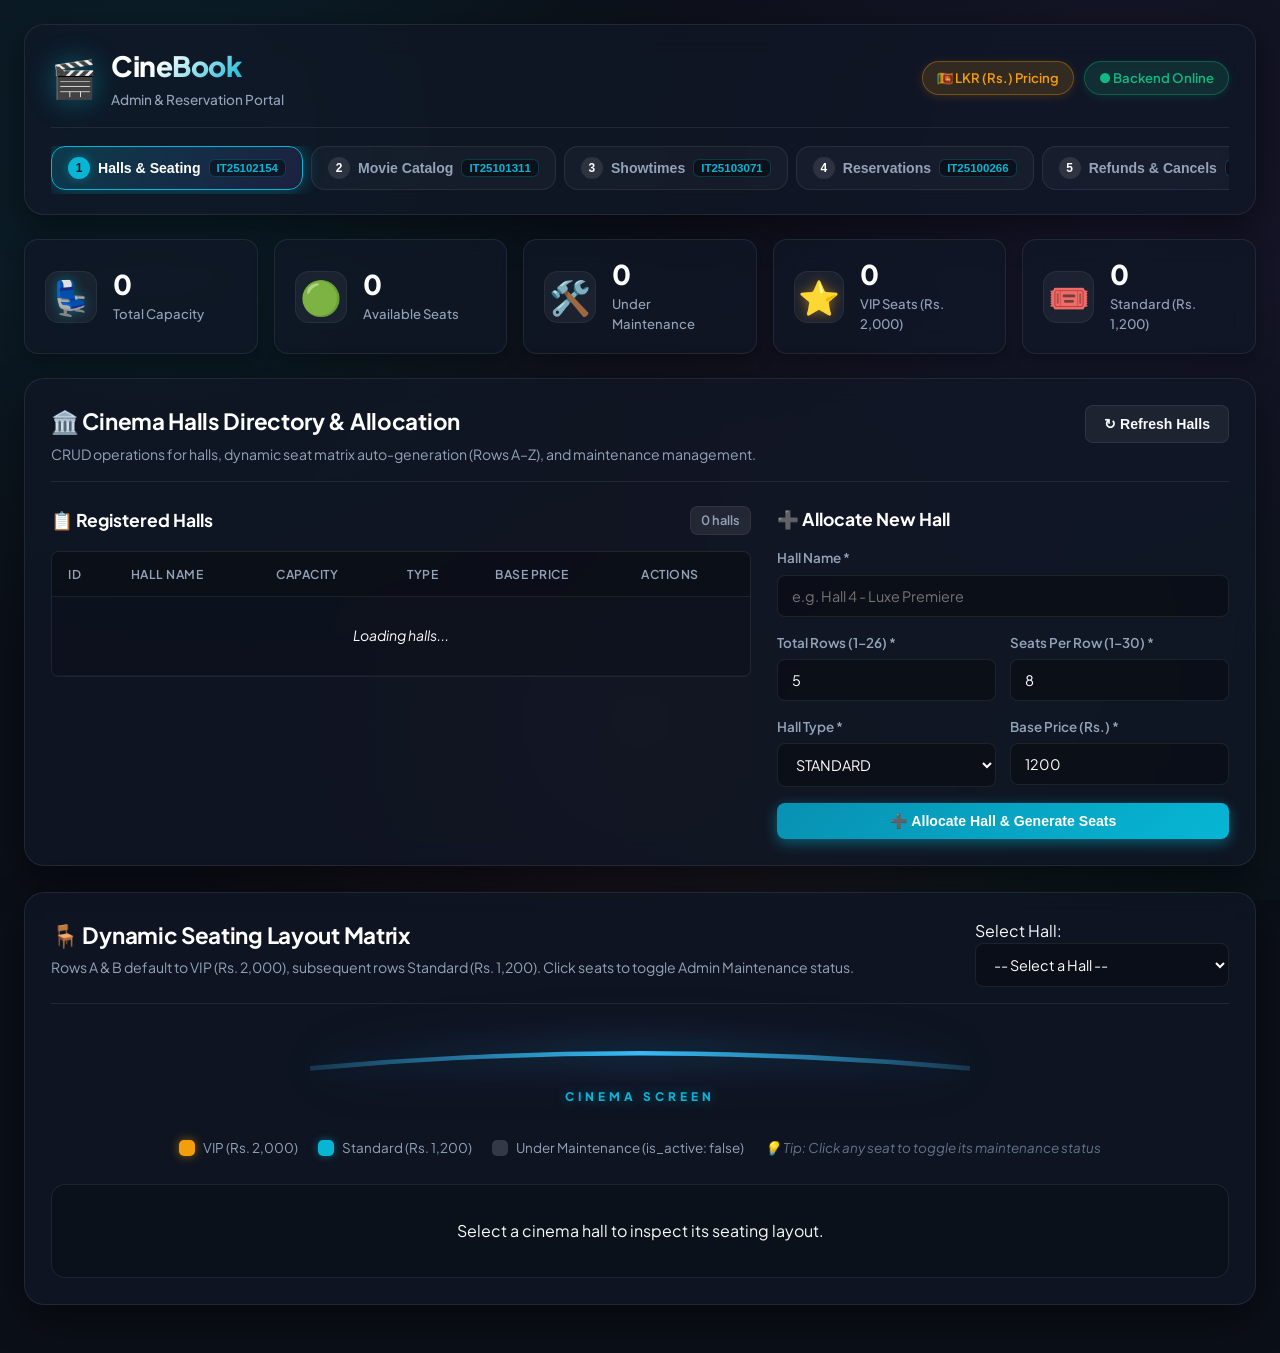
==== commit c424f75a: "fix: resolve halls data binding freeze, harden DOM element checks, and invalidate static asset cache" ====
--- a/backend/src/main/resources/static/index.html
+++ b/backend/src/main/resources/static/index.html
@@ -4,7 +4,7 @@
     <meta charset="UTF-8">
     <meta name="viewport" content="width=device-width, initial-scale=1.0">
     <title>🎬 CineBook - Web-Based Cinema Ticket Reservation System</title>
-    <link rel="stylesheet" href="style.css?v=2">
+    <link rel="stylesheet" href="style.css?v=3">
     <link rel="preconnect" href="https://fonts.googleapis.com">
     <link rel="preconnect" href="https://fonts.gstatic.com" crossorigin>
     <link href="https://fonts.googleapis.com/css2?family=Plus+Jakarta+Sans:wght@300;400;500;600;700;800&display=swap" rel="stylesheet">
@@ -180,9 +180,9 @@
                     <p class="card-desc">Rows A &amp; B default to VIP (Rs. 2,000), subsequent rows Standard (Rs. 1,200). Click seats to toggle Admin Maintenance status.</p>
                 </div>
                 <div class="hall-picker-controls">
-                    <label for="layoutHallSelect">Select Hall:</label>
-                    <select id="layoutHallSelect" onchange="loadHallSeatingLayout(this.value)">
-                        <option value="">Loading halls...</option>
+                    <label for="hallSelect">Select Hall:</label>
+                    <select id="hallSelect" name="hallSelect" onchange="loadHallSeatingLayout(this.value)">
+                        <option value="">-- Select a Hall --</option>
                     </select>
                 </div>
             </div>
@@ -704,6 +704,6 @@
 <!-- Custom Tooltip for Seats -->
 <div class="seat-tooltip" id="seatTooltip"></div>
 
-<script src="app.js?v=2"></script>
+<script src="app.js?v=3"></script>
 </body>
 </html>
--- a/backend/src/main/resources/static/style.css
+++ b/backend/src/main/resources/static/style.css
@@ -430,6 +430,14 @@
     font-style: italic;
 }
 
+.text-center {
+    text-align: center;
+}
+
+.text-muted {
+    color: var(--text-muted);
+}
+
 .action-btns {
     display: flex;
     gap: 8px;
